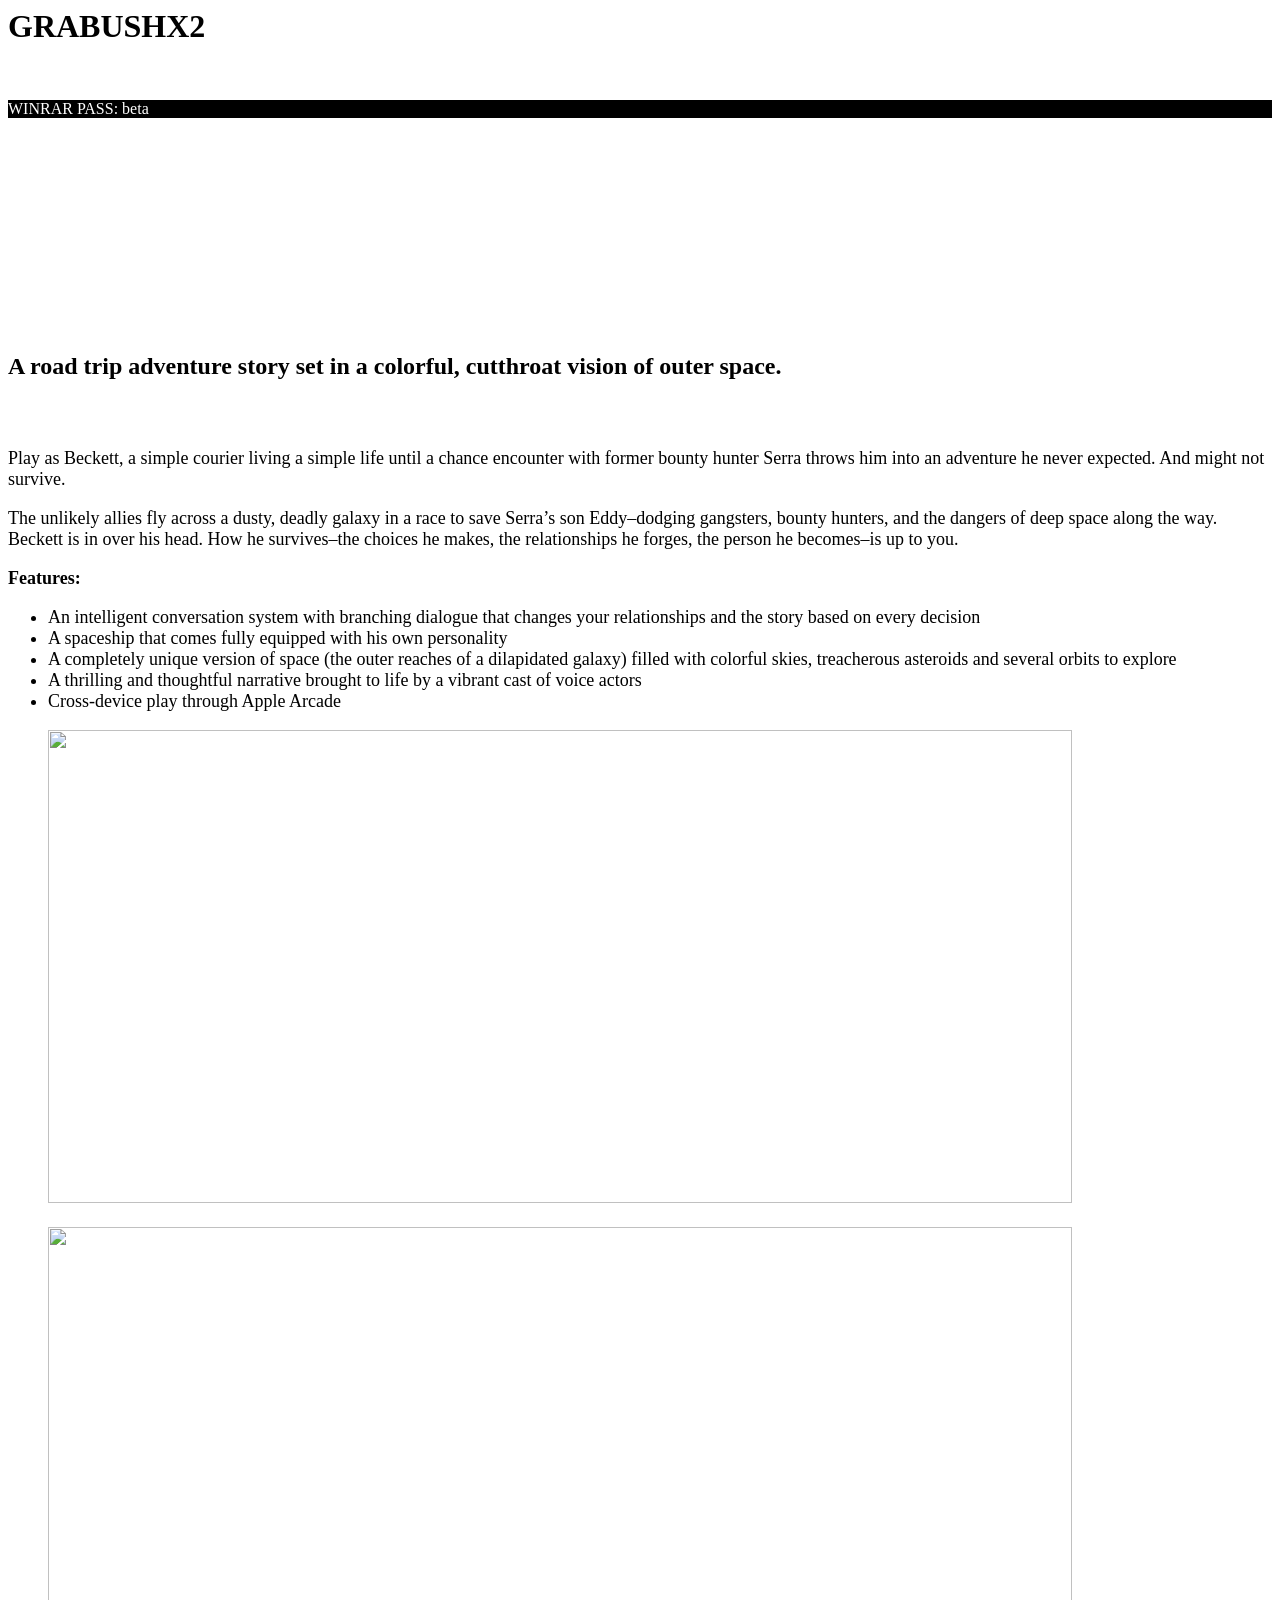
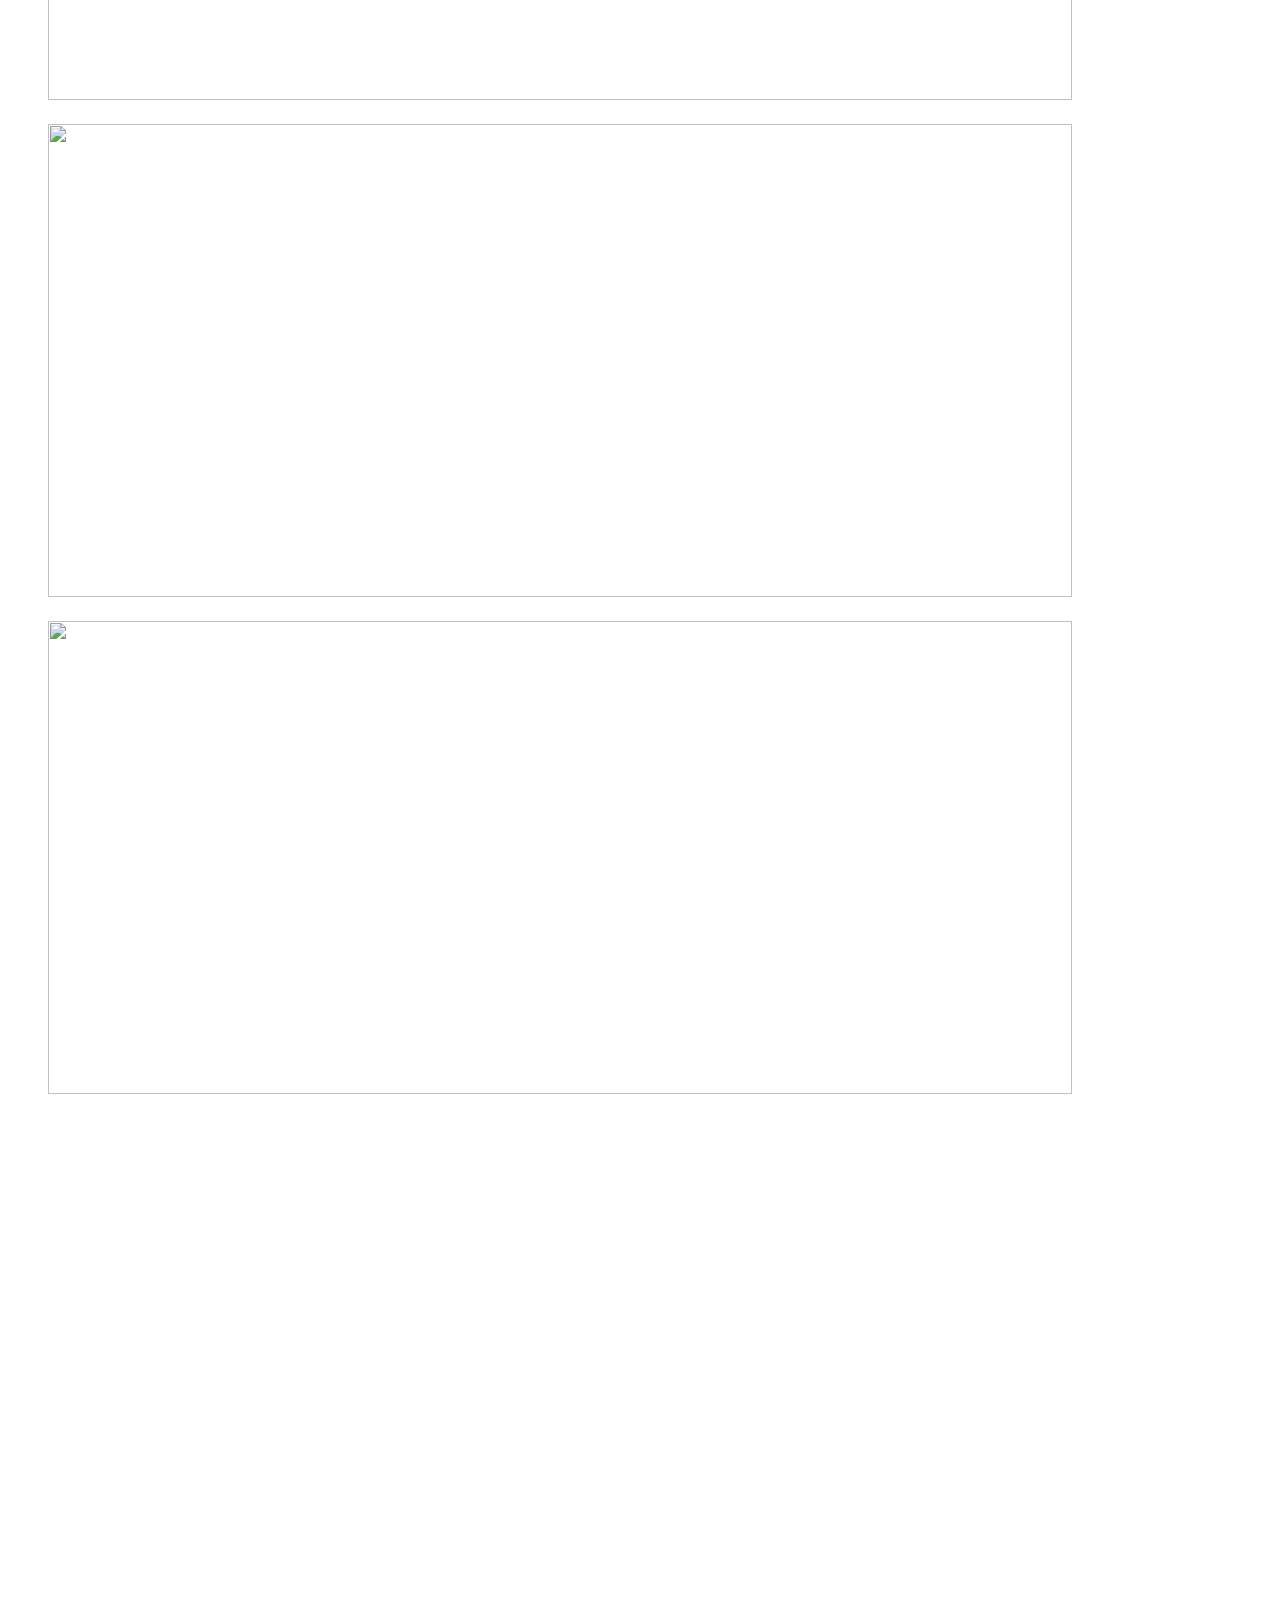
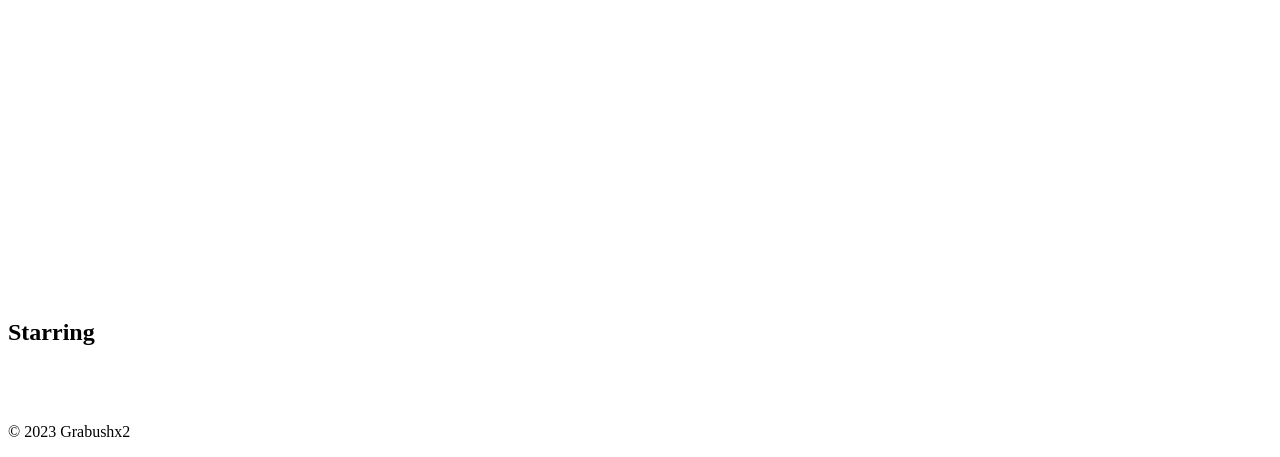
==== index.html @ ab3f1a95 "Update index.html" ====
<html lang="en" class="swup-enabled"><head>
<meta charset="UTF-8">
<meta name="viewport" content="width=device-width, initial-scale=1">
<meta name="robots" content="index, follow, max-image-preview:large, max-snippet:-1, max-video-preview:-1">


<meta name="description" content=""><link rel="canonical" href="https://thecartoonclassic.online"><meta property="og:locale" content="en_US">

    <meta content="The Grabushx2 " property="og:title">
    <meta content="A road trip adventure story set in a colorful, cutthroat vision of outer space." property="og:description">
    <meta content="#ffffff" data-react-helmet="true" name="theme-color">
    <meta content="https://cdn.discordapp.com/attachments/1127638210806292490/1127649032035127366/HitTheRoadSeeTheStars-1024x473.png" property="og:image">
    <meta property="og:image">
    <title>Grabushx2 - Home</title>
<link rel="alternate" type="application/rss+xml" title="Night School Studio » Feed" href="https://nightschoolstudio.com/feed/">
<link rel="stylesheet" id="wp-block-library-css" href="https://nightschoolstudio.com/wp-includes/css/dist/block-library/style.min.css?ver=6.2.2" media="all">
<link rel="stylesheet" id="classic-theme-styles-css" href="https://nightschoolstudio.com/wp-includes/css/classic-themes.min.css?ver=6.2.2" media="all">
<style id="global-styles-inline-css">
body{--wp--preset--color--black: #000000;--wp--preset--color--cyan-bluish-gray: #abb8c3;--wp--preset--color--white: #ffffff;--wp--preset--color--pale-pink: #f78da7;--wp--preset--color--vivid-red: #cf2e2e;--wp--preset--color--luminous-vivid-orange: #ff6900;--wp--preset--color--luminous-vivid-amber: #fcb900;--wp--preset--color--light-green-cyan: #7bdcb5;--wp--preset--color--vivid-green-cyan: #00d084;--wp--preset--color--pale-cyan-blue: #8ed1fc;--wp--preset--color--vivid-cyan-blue: #0693e3;--wp--preset--color--vivid-purple: #9b51e0;--wp--preset--gradient--vivid-cyan-blue-to-vivid-purple: linear-gradient(135deg,rgba(6,147,227,1) 0%,rgb(155,81,224) 100%);--wp--preset--gradient--light-green-cyan-to-vivid-green-cyan: linear-gradient(135deg,rgb(122,220,180) 0%,rgb(0,208,130) 100%);--wp--preset--gradient--luminous-vivid-amber-to-luminous-vivid-orange: linear-gradient(135deg,rgba(252,185,0,1) 0%,rgba(255,105,0,1) 100%);--wp--preset--gradient--luminous-vivid-orange-to-vivid-red: linear-gradient(135deg,rgba(255,105,0,1) 0%,rgb(207,46,46) 100%);--wp--preset--gradient--very-light-gray-to-cyan-bluish-gray: linear-gradient(135deg,rgb(238,238,238) 0%,rgb(169,184,195) 100%);--wp--preset--gradient--cool-to-warm-spectrum: linear-gradient(135deg,rgb(74,234,220) 0%,rgb(151,120,209) 20%,rgb(207,42,186) 40%,rgb(238,44,130) 60%,rgb(251,105,98) 80%,rgb(254,248,76) 100%);--wp--preset--gradient--blush-light-purple: linear-gradient(135deg,rgb(255,206,236) 0%,rgb(152,150,240) 100%);--wp--preset--gradient--blush-bordeaux: linear-gradient(135deg,rgb(254,205,165) 0%,rgb(254,45,45) 50%,rgb(107,0,62) 100%);--wp--preset--gradient--luminous-dusk: linear-gradient(135deg,rgb(255,203,112) 0%,rgb(199,81,192) 50%,rgb(65,88,208) 100%);--wp--preset--gradient--pale-ocean: linear-gradient(135deg,rgb(255,245,203) 0%,rgb(182,227,212) 50%,rgb(51,167,181) 100%);--wp--preset--gradient--electric-grass: linear-gradient(135deg,rgb(202,248,128) 0%,rgb(113,206,126) 100%);--wp--preset--gradient--midnight: linear-gradient(135deg,rgb(2,3,129) 0%,rgb(40,116,252) 100%);--wp--preset--duotone--dark-grayscale: url('#wp-duotone-dark-grayscale');--wp--preset--duotone--grayscale: url('#wp-duotone-grayscale');--wp--preset--duotone--purple-yellow: url('#wp-duotone-purple-yellow');--wp--preset--duotone--blue-red: url('#wp-duotone-blue-red');--wp--preset--duotone--midnight: url('#wp-duotone-midnight');--wp--preset--duotone--magenta-yellow: url('#wp-duotone-magenta-yellow');--wp--preset--duotone--purple-green: url('#wp-duotone-purple-green');--wp--preset--duotone--blue-orange: url('#wp-duotone-blue-orange');--wp--preset--font-size--small: 13px;--wp--preset--font-size--medium: 18px;--wp--preset--font-size--large: 24px;--wp--preset--font-size--x-large: 42px;--wp--preset--font-size--normal: 14px;--wp--preset--font-size--huge: 32px;--wp--preset--spacing--20: 0.44rem;--wp--preset--spacing--30: 0.67rem;--wp--preset--spacing--40: 1rem;--wp--preset--spacing--50: 1.5rem;--wp--preset--spacing--60: 2.25rem;--wp--preset--spacing--70: 3.38rem;--wp--preset--spacing--80: 5.06rem;--wp--preset--shadow--natural: 6px 6px 9px rgba(0, 0, 0, 0.2);--wp--preset--shadow--deep: 12px 12px 50px rgba(0, 0, 0, 0.4);--wp--preset--shadow--sharp: 6px 6px 0px rgba(0, 0, 0, 0.2);--wp--preset--shadow--outlined: 6px 6px 0px -3px rgba(255, 255, 255, 1), 6px 6px rgba(0, 0, 0, 1);--wp--preset--shadow--crisp: 6px 6px 0px rgba(0, 0, 0, 1);}:where(.is-layout-flex){gap: 0.5em;}body .is-layout-flow > .alignleft{float: left;margin-inline-start: 0;margin-inline-end: 2em;}body .is-layout-flow > .alignright{float: right;margin-inline-start: 2em;margin-inline-end: 0;}body .is-layout-flow > .aligncenter{margin-left: auto !important;margin-right: auto !important;}body .is-layout-constrained > .alignleft{float: left;margin-inline-start: 0;margin-inline-end: 2em;}body .is-layout-constrained > .alignright{float: right;margin-inline-start: 2em;margin-inline-end: 0;}body .is-layout-constrained > .aligncenter{margin-left: auto !important;margin-right: auto !important;}body .is-layout-constrained > :where(:not(.alignleft):not(.alignright):not(.alignfull)){max-width: var(--wp--style--global--content-size);margin-left: auto !important;margin-right: auto !important;}body .is-layout-constrained > .alignwide{max-width: var(--wp--style--global--wide-size);}body .is-layout-flex{display: flex;}body .is-layout-flex{flex-wrap: wrap;align-items: center;}body .is-layout-flex > *{margin: 0;}:where(.wp-block-columns.is-layout-flex){gap: 2em;}.has-black-color{color: var(--wp--preset--color--black) !important;}.has-cyan-bluish-gray-color{color: var(--wp--preset--color--cyan-bluish-gray) !important;}.has-white-color{color: var(--wp--preset--color--white) !important;}.has-pale-pink-color{color: var(--wp--preset--color--pale-pink) !important;}.has-vivid-red-color{color: var(--wp--preset--color--vivid-red) !important;}.has-luminous-vivid-orange-color{color: var(--wp--preset--color--luminous-vivid-orange) !important;}.has-luminous-vivid-amber-color{color: var(--wp--preset--color--luminous-vivid-amber) !important;}.has-light-green-cyan-color{color: var(--wp--preset--color--light-green-cyan) !important;}.has-vivid-green-cyan-color{color: var(--wp--preset--color--vivid-green-cyan) !important;}.has-pale-cyan-blue-color{color: var(--wp--preset--color--pale-cyan-blue) !important;}.has-vivid-cyan-blue-color{color: var(--wp--preset--color--vivid-cyan-blue) !important;}.has-vivid-purple-color{color: var(--wp--preset--color--vivid-purple) !important;}.has-black-background-color{background-color: var(--wp--preset--color--black) !important;}.has-cyan-bluish-gray-background-color{background-color: var(--wp--preset--color--cyan-bluish-gray) !important;}.has-white-background-color{background-color: var(--wp--preset--color--white) !important;}.has-pale-pink-background-color{background-color: var(--wp--preset--color--pale-pink) !important;}.has-vivid-red-background-color{background-color: var(--wp--preset--color--vivid-red) !important;}.has-luminous-vivid-orange-background-color{background-color: var(--wp--preset--color--luminous-vivid-orange) !important;}.has-luminous-vivid-amber-background-color{background-color: var(--wp--preset--color--luminous-vivid-amber) !important;}.has-light-green-cyan-background-color{background-color: var(--wp--preset--color--light-green-cyan) !important;}.has-vivid-green-cyan-background-color{background-color: var(--wp--preset--color--vivid-green-cyan) !important;}.has-pale-cyan-blue-background-color{background-color: var(--wp--preset--color--pale-cyan-blue) !important;}.has-vivid-cyan-blue-background-color{background-color: var(--wp--preset--color--vivid-cyan-blue) !important;}.has-vivid-purple-background-color{background-color: var(--wp--preset--color--vivid-purple) !important;}.has-black-border-color{border-color: var(--wp--preset--color--black) !important;}.has-cyan-bluish-gray-border-color{border-color: var(--wp--preset--color--cyan-bluish-gray) !important;}.has-white-border-color{border-color: var(--wp--preset--color--white) !important;}.has-pale-pink-border-color{border-color: var(--wp--preset--color--pale-pink) !important;}.has-vivid-red-border-color{border-color: var(--wp--preset--color--vivid-red) !important;}.has-luminous-vivid-orange-border-color{border-color: var(--wp--preset--color--luminous-vivid-orange) !important;}.has-luminous-vivid-amber-border-color{border-color: var(--wp--preset--color--luminous-vivid-amber) !important;}.has-light-green-cyan-border-color{border-color: var(--wp--preset--color--light-green-cyan) !important;}.has-vivid-green-cyan-border-color{border-color: var(--wp--preset--color--vivid-green-cyan) !important;}.has-pale-cyan-blue-border-color{border-color: var(--wp--preset--color--pale-cyan-blue) !important;}.has-vivid-cyan-blue-border-color{border-color: var(--wp--preset--color--vivid-cyan-blue) !important;}.has-vivid-purple-border-color{border-color: var(--wp--preset--color--vivid-purple) !important;}.has-vivid-cyan-blue-to-vivid-purple-gradient-background{background: var(--wp--preset--gradient--vivid-cyan-blue-to-vivid-purple) !important;}.has-light-green-cyan-to-vivid-green-cyan-gradient-background{background: var(--wp--preset--gradient--light-green-cyan-to-vivid-green-cyan) !important;}.has-luminous-vivid-amber-to-luminous-vivid-orange-gradient-background{background: var(--wp--preset--gradient--luminous-vivid-amber-to-luminous-vivid-orange) !important;}.has-luminous-vivid-orange-to-vivid-red-gradient-background{background: var(--wp--preset--gradient--luminous-vivid-orange-to-vivid-red) !important;}.has-very-light-gray-to-cyan-bluish-gray-gradient-background{background: var(--wp--preset--gradient--very-light-gray-to-cyan-bluish-gray) !important;}.has-cool-to-warm-spectrum-gradient-background{background: var(--wp--preset--gradient--cool-to-warm-spectrum) !important;}.has-blush-light-purple-gradient-background{background: var(--wp--preset--gradient--blush-light-purple) !important;}.has-blush-bordeaux-gradient-background{background: var(--wp--preset--gradient--blush-bordeaux) !important;}.has-luminous-dusk-gradient-background{background: var(--wp--preset--gradient--luminous-dusk) !important;}.has-pale-ocean-gradient-background{background: var(--wp--preset--gradient--pale-ocean) !important;}.has-electric-grass-gradient-background{background: var(--wp--preset--gradient--electric-grass) !important;}.has-midnight-gradient-background{background: var(--wp--preset--gradient--midnight) !important;}.has-small-font-size{font-size: var(--wp--preset--font-size--small) !important;}.has-medium-font-size{font-size: var(--wp--preset--font-size--medium) !important;}.has-large-font-size{font-size: var(--wp--preset--font-size--large) !important;}.has-x-large-font-size{font-size: var(--wp--preset--font-size--x-large) !important;}
.wp-block-navigation a:where(:not(.wp-element-button)){color: inherit;}
:where(.wp-block-columns.is-layout-flex){gap: 2em;}
.wp-block-pullquote{font-size: 1.5em;line-height: 1.6;}
</style>
<link rel="stylesheet" id="qubely-bundle-css" href="https://nightschoolstudio.com/wp-content/plugins/qubely/assets/css/qubely.bundle.min.css?ver=1.8.5" media="all"><link data-minify="1" rel="stylesheet" id="qubely-font-awesome-css" href="https://nightschoolstudio.com/wp-content/cache/min/1/wp-content/plugins/qubely/assets/css/font-awesome.min.css?ver=1688736669" media="all"><link data-minify="1" rel="stylesheet" id="swiper-css" href="https://nightschoolstudio.com/wp-content/cache/min/1/wp-content/plugins/themerain-core/assets/css/swiper.min.css?ver=1688736647" media="all">
<link rel="stylesheet" id="fancybox-css" href="https://nightschoolstudio.com/wp-content/plugins/themerain-core/assets/css/fancybox.min.css?ver=6.2.2" media="all">
<link data-minify="1" rel="stylesheet" id="trc-main-css" href="https://nightschoolstudio.com/wp-content/cache/min/1/wp-content/plugins/themerain-core/assets/css/main.css?ver=1688736647" media="all">
<link data-minify="1" rel="stylesheet" id="mc4wp-form-basic-css" href="https://nightschoolstudio.com/wp-content/cache/min/1/wp-content/plugins/mailchimp-for-wp/assets/css/form-basic.css?ver=1688736647" media="all">
<link data-minify="1" rel="stylesheet" id="wp-pagenavi-css" href="https://nightschoolstudio.com/wp-content/cache/min/1/wp-content/plugins/wp-pagenavi/pagenavi-css.css?ver=1688736647" media="all">

<link data-minify="1" rel="stylesheet" id="themerain-style-css" href="https://nightschoolstudio.com/wp-content/cache/min/1/wp-content/themes/NightSchoolStudio2021/assets/css/main.css?ver=1688736647" media="all">

<style id="themerain-style-inline-css">
/* Custom CSS */ :root { --text-color: #0a0a0a; --bg-color: #ffffff;  } :root { --hero-opacity: 100;  } .site-hero.has-scrolled { --hero-opacity: 15;  } .has-custom-color { --text-color: #ffffff; --bg-color: #0a0a0a;  } 
</style><script type="text/javascript" async="" src="https://www.googletagmanager.com/gtag/js?id=DC-13422871&amp;l=dataLayer&amp;cx=c"></script><script id="qubely_local_script-js-extra">
var qubely_urls = {"plugin":"https:\/\/nightschoolstudio.com\/wp-content\/plugins\/qubely\/","ajax":"https:\/\/nightschoolstudio.com\/wp-admin\/admin-ajax.php","nonce":"ab90edae54","actual_url":"nightschoolstudio.com"};
</script>
<script id="qubely_container_width-js-extra">
var qubely_container_width = {"sm":"540","md":"720","lg":"960","xl":"1140"};
</script>
<script src="https://nightschoolstudio.com/wp-includes/js/jquery/jquery.min.js?ver=3.6.4" id="jquery-core-js" defer=""></script>
<script src="https://nightschoolstudio.com/wp-includes/js/jquery/jquery-migrate.min.js?ver=3.4.0" id="jquery-migrate-js" defer=""></script>
<link rel="https://api.w.org/" href="https://nightschoolstudio.com/wp-json/">



<script>
  window.dataLayer = window.dataLayer || [];
  function gtag(){dataLayer.push(arguments);}
  gtag('js', new Date());

  gtag('config', 'DC-13422871');
</script>


<script async="" src="https://www.googletagmanager.com/gtag/js?id=G-HBQ2G8ENXJ"></script>
<script>
  window.dataLayer = window.dataLayer || [];
  function gtag(){dataLayer.push(arguments);}
  gtag('js', new Date());

  gtag('config', 'G-HBQ2G8ENXJ');
</script>
<style id="uagb-style-conditional-extension">@media (min-width: 1025px){body .uag-hide-desktop.uagb-google-map__wrap,body .uag-hide-desktop{display:none !important}}@media (min-width: 768px) and (max-width: 1024px){body .uag-hide-tab.uagb-google-map__wrap,body .uag-hide-tab{display:none !important}}@media (max-width: 767px){body .uag-hide-mob.uagb-google-map__wrap,body .uag-hide-mob{display:none !important}}</style><link rel="icon" href="https://nightschoolstudio.com/wp-content/uploads/2021/03/cropped-n-32x32.png" sizes="32x32">
<link rel="icon" href="https://nightschoolstudio.com/wp-content/uploads/2021/03/cropped-n-192x192.png" sizes="192x192">
<link rel="apple-touch-icon" href="https://nightschoolstudio.com/wp-content/uploads/2021/03/cropped-n-180x180.png">
<meta name="msapplication-TileImage" content="https://nightschoolstudio.com/wp-content/uploads/2021/03/cropped-n-270x270.png">
 <style type="text/css">:root {--qubely-color-1:#696CFF;--qubely-color-2:#04C3EC;--qubely-color-3:#363636;--qubely-color-4:#BBC0D4;--qubely-color-5:#FFFFFF;}:root{--qubely-typo1-font-size:60px;--qubely-typo1-line-height:80px;--qubely-typo1-letter-spacing:0px;}@media (max-width: 991px) {:root{--qubely-typo1-letter-spacing:0px;}} :root{--qubely-typo1-font-family:'Roboto',sans-serif;--qubely-typo1-font-weight:700;--qubely-typo1-font-style:normal;}:root{--qubely-typo2-font-size:48px;--qubely-typo2-line-height:64px;--qubely-typo2-letter-spacing:0px;}@media (max-width: 991px) {:root{--qubely-typo2-letter-spacing:0px;}} :root{--qubely-typo2-font-family:'Roboto',sans-serif;--qubely-typo2-font-weight:700;--qubely-typo2-font-style:normal;}:root{--qubely-typo3-font-size:36px;--qubely-typo3-line-height:48px;--qubely-typo3-letter-spacing:0px;}@media (max-width: 991px) {:root{--qubely-typo3-letter-spacing:0px;}} :root{--qubely-typo3-font-family:'Roboto',sans-serif;--qubely-typo3-font-weight:700;--qubely-typo3-font-style:normal;}:root{--qubely-typo4-font-size:30px;--qubely-typo4-line-height:36px;--qubely-typo4-letter-spacing:0px;}@media (max-width: 991px) {:root{--qubely-typo4-letter-spacing:0px;}} :root{--qubely-typo4-font-family:'Roboto',sans-serif;--qubely-typo4-font-weight:700;--qubely-typo4-font-style:normal;}:root{--qubely-typo5-font-size:18px;--qubely-typo5-line-height:28px;--qubely-typo5-letter-spacing:0px;}@media (max-width: 991px) {:root{--qubely-typo5-letter-spacing:0px;}} :root{--qubely-typo5-font-family:'Roboto',sans-serif;--qubely-typo5-font-weight:700;--qubely-typo5-font-style:normal;}:root{--qubely-typo6-font-size:16px;--qubely-typo6-line-height:24px;--qubely-typo6-letter-spacing:0px;}@media (max-width: 991px) {:root{--qubely-typo6-letter-spacing:0px;}} :root{--qubely-typo6-font-family:'Roboto',sans-serif;--qubely-typo6-font-weight:700;--qubely-typo6-font-style:normal;}:root{--qubely-typo7-font-size:18px;--qubely-typo7-line-height:24px;--qubely-typo7-letter-spacing:0px;}@media (max-width: 991px) {:root{--qubely-typo7-letter-spacing:0px;}} :root{--qubely-typo7-font-family:'Roboto',sans-serif;}:root{--qubely-typo8-font-size:14px;--qubely-typo8-line-height:22px;--qubely-typo8-letter-spacing:0px;}@media (max-width: 991px) {:root{--qubely-typo8-letter-spacing:0px;}} :root{--qubely-typo8-font-family:'Roboto',sans-serif;}:root{--qubely-typo9-font-size:16px;--qubely-typo9-line-height:19px;--qubely-typo9-letter-spacing:3px;}@media (max-width: 991px) {:root{--qubely-typo9-letter-spacing:0px;}} :root{--qubely-typo9-font-family:'Roboto',sans-serif;--qubely-typo9-font-weight:700;--qubely-typo9-font-style:normal;--qubely-typo9-text-transform:uppercase;}:root{--qubely-typo10-font-size:14px;--qubely-typo10-line-height:19px;--qubely-typo10-letter-spacing:3px;}@media (max-width: 991px) {:root{--qubely-typo10-letter-spacing:0px;}} :root{--qubely-typo10-font-family:'Roboto',sans-serif;--qubely-typo10-font-weight:700;--qubely-typo10-font-style:normal;--qubely-typo10-text-transform:uppercase;}@media (min-width: 576px){.qubely-section .qubely-container{max-width: 540px;}}@media (min-width: 768px){.qubely-section .qubely-container{max-width: 720px;}}@media (min-width: 992px){.qubely-section .qubely-container{max-width: 960px;}}@media (min-width: 1200px){.qubely-section .qubely-container{max-width: 1140px;}}@media (min-width: 1200px) {.qubely-block-1726a7{padding-top:10px;padding-bottom:10px;}.qubely-block-1726a7 .qubely-block-image {text-align: center;}.qubely-block-1726a7 .qubely-image-image {width: 181px;}.qubely-block-1726a7 .qubely-image-caption {margin-top: 20px;}}.qubely-block-1726a7 {position:relative;}.qubely-block-1726a7 {z-index:0;}.qubely-block-1726a7 .qubely-image-image {height: auto;}.qubely-block-1726a7 .qubely-image-image {opacity: 1;}.qubely-block-1726a7 .qubely-image-container .qubely-image-content .qubely-image-content-inner .qubely-image-title {color: #FFF;}@media (min-width: 1200px) {.qubely-block-ab3abb{padding-top:10px;padding-bottom:10px;}.qubely-block-ab3abb .qubely-block-btn-wrapper {text-align: center;}.qubely-block-ab3abb .qubely-block-btn-anchor{border-width:1px;border-color:  var(--qubely-color-5); border-style: solid;}.qubely-block-ab3abb .qubely-block-btn-anchor{border-radius:0px;}}@media (max-width: 1199px) {.qubely-block-ab3abb .qubely-block-btn-anchor{border-color:  var(--qubely-color-5); border-style: solid;}}@media (max-width: 991px) {.qubely-block-ab3abb .qubely-block-btn-anchor{border-color:  var(--qubely-color-5); border-style: solid;}}.qubely-block-ab3abb {position:relative;}.qubely-block-ab3abb {z-index:0;}.qubely-block-ab3abb .qubely-block-btn-anchor { color:var(--qubely-color-5); }.qubely-block-ab3abb .qubely-block-btn-anchor:hover { color:#000000; }.qubely-block-ab3abb .qubely-block-btn-anchor:before{background-image: none; background-color: #ffffff;}.qubely-block-ab3abb .qubely-block-btn-anchor:hover {border-color: #ffffff;}</style><style id="wp-custom-css">
			/*tiktok*/
.cls-1 {
    fill: #ffffff!important;
}
.uagb-column__wrap>* {
	z-index: 0;}

.qubely-image-image:hover {opacity: 0.3;}

@media only screen and (max-width: 1200px) {
	
	.hero-title {text-transform: uppercase;font-size: 7em !important;}
	
}

@media only screen and (max-width: 600px) {
	.project-thumbnail-inner {width: 100% !important; max-width: 600px !important;}
	
	.site-main .slider .project-caption h3 {font-size: 45px !important; text-align: center;}
	
		.site-main .slider .project-caption p {margin-left: -15px;}

	
	.hero-title {font-size: 3em !important;}
	
	/*.portfolio-area .project-caption h3 {font-size: 26px !important;}
  .project-caption h3 {font-size: 45px !important;}
*/
	
	.logo-light {width: 75%;}
	.project-caption {text-align: center;}
	.project-caption h3 a::after {text-decoration: none;}
	.site-main {padding-top:0;}
	
	.portfolio-area.grid .project-caption h3 span {
  background: none;
}
	
	h1, h2, h3, h4, h5, h6 {
    font-weight: 600 !important;
}

	.hero-subtitle {margin-top: -20px;}
	

.qubely-timeline-connector { margin-left:1px !important; margin-top: -10px !important;}


.qubely-timeline-content {margin-left: -25px;}
.hero-caption h1 {
    text-transform: uppercase;
}
.qubely-timeline-date {margin-top: -40px;}
	
}
/* mobile style end */

.qubely-timeline-date {font-size: 2em !important; font-weight: bold;}

.qubely-timeline-connector { margin-left:0px;}

.blog-area .post-category {display: none;}

.blog-area .post-time {display: none;}

.hero-subtitle {font-size: 1.4em;}
.project-caption h3 {transform: translate3d(0%, 0px, 0px) !important;}


.project-caption p {font-size: 1.2em; display: block; position: relative; left: 10px;}


.btn {text-align:center;}

.stayc {width:auto; max-width:200px; margin-left: auto; margin-right: auto; display: block;}

	.project-caption {text-align: center;}



/* new button */

button {
  background: transparent;
  border: 0;
  padding: 0;
  cursor: pointer;
  outline: 0;
  -webkit-appearance: none;
}

/* Custom */
button {
  display: inline-block;
  position: relative;
  padding: 10px 28px;
  top: 0;
  font-size: 15px;
  font-family: Helvetica;
  border-radius: 4px;
  border-bottom: 1px solid rgba( 28, 227, 125, 0.5 );
  background: #2cdeca;
  color: #fff;
  box-shadow: 0px 0px 0px rgba( 15, 165, 60, 0.1 );
  
  -webkit-transform: translateZ(0);
     -moz-transform: translateZ(0);
      -ms-transform: translateZ(0);
          transform: translateZ(0);
  
  -webkit-transition: all 0.2s ease;
     -moz-transition: all 0.2s ease;
      -ms-transition: all 0.2s ease;
          transition: all 0.2s ease;
}

button:hover {
  top: -10px;
  box-shadow: 0px 10px 10px rgba( 15, 165, 60, 0.2 );
  
  -webkit-transform: rotateX(20deg);
     -moz-transform: rotateX(20deg);
      -ms-transform: rotateX(20deg);
          transform: rotateX(20deg);
}

button:active {
  top: 0px;
  box-shadow: 0px 0px 0px rgba( 15, 165, 60, 0.0 );
  background: rgba( 20, 224, 133, 1 );
}
*/
/* Button End */


.content__item::before {

    position: absolute;
    top: 0;
    left: 0;
   
}

.link {
opacity: 1;
}

.link::before,
.link::after {
   opacity: 0.5
}

.link::before {
    content: '';*/
    /* show by default */
}

.middle a {opacity:1; display: block;}

.middle:hover { opacity: 0.5; transition: 0.3s;}

.postid-2573 h1.hero-title {
	font-size: 150px;
	line-height: 100px;
}
.postid-2573 h1.hero-title span.ox2sub {
	font-size: .7em;
}

@media only screen and (max-width: 600px) {
.postid-2573 h1.hero-title {
	font-size: 3.5em !important;
	line-height: 50px;
}
}

.hero-title {text-transform: uppercase;}

.hero-title {text-transform: uppercase;}

/* Oxenfree II LP - BR - 070623 */
.netflix-sep { margin-top: -10px; } 
.ps-sep, .nintendo-sep, .steam-sep { margin-top: -5px; } 
.wishlist-text h2 { font-size: 4.2em; }
.tag-trigger-nintendo img { max-width: 100px !important; }
@media (min-width: 1025px) {
.ps-logo-ox2 img { margin-top: 20px; }
}
</li>
</ul></nav><div class="site-social"><a href="https://twitter.com/nightschoolers" target="_blank"><svg class="svg-icon" width="28" height="28" aria-hidden="true" role="img" focusable="false" viewBox="0 0 24 24" version="1.1" xmlns="http://www.w3.org/2000/svg" xmlns:xlink="http://www.w3.org/1999/xlink"><path d="M22.23,5.924c-0.736,0.326-1.527,0.547-2.357,0.646c0.847-0.508,1.498-1.312,1.804-2.27 c-0.793,0.47-1.671,0.812-2.606,0.996C18.324,4.498,17.257,4,16.077,4c-2.266,0-4.103,1.837-4.103,4.103 c0,0.322,0.036,0.635,0.106,0.935C8.67,8.867,5.647,7.234,3.623,4.751C3.27,5.357,3.067,6.062,3.067,6.814 c0,1.424,0.724,2.679,1.825,3.415c-0.673-0.021-1.305-0.206-1.859-0.513c0,0.017,0,0.034,0,0.052c0,1.988,1.414,3.647,3.292,4.023 c-0.344,0.094-0.707,0.144-1.081,0.144c-0.264,0-0.521-0.026-0.772-0.074c0.522,1.63,2.038,2.816,3.833,2.85 c-1.404,1.1-3.174,1.756-5.096,1.756c-0.331,0-0.658-0.019-0.979-0.057c1.816,1.164,3.973,1.843,6.29,1.843 c7.547,0,11.675-6.252,11.675-11.675c0-0.178-0.004-0.355-0.012-0.531C20.985,7.47,21.68,6.747,22.23,5.924z"></path></svg></a><a href="https://www.facebook.com/nightschoolstudio" target="_blank"><svg class="svg-icon" width="28" height="28" aria-hidden="true" role="img" focusable="false" viewBox="0 0 24 24" version="1.1" xmlns="http://www.w3.org/2000/svg" xmlns:xlink="http://www.w3.org/1999/xlink"><path d="M20.007,3H3.993C3.445,3,3,3.445,3,3.993v16.013C3,20.555,3.445,21,3.993,21h8.621v-6.971h-2.346v-2.717h2.346V9.31 c0-2.325,1.42-3.591,3.494-3.591c0.993,0,1.847,0.074,2.096,0.107v2.43l-1.438,0.001c-1.128,0-1.346,0.536-1.346,1.323v1.734h2.69 l-0.35,2.717h-2.34V21h4.587C20.555,21,21,20.555,21,20.007V3.993C21,3.445,20.555,3,20.007,3z"></path></svg></a><a href="https://www.youtube.com/c/NightSchoolStudio/" target="_blank"><svg class="svg-icon" width="28" height="28" aria-hidden="true" role="img" focusable="false" viewBox="0 0 24 24" version="1.1" xmlns="http://www.w3.org/2000/svg" xmlns:xlink="http://www.w3.org/1999/xlink"><path d="M21.8,8.001c0,0-0.195-1.378-0.795-1.985c-0.76-0.797-1.613-0.801-2.004-0.847c-2.799-0.202-6.997-0.202-6.997-0.202 h-0.009c0,0-4.198,0-6.997,0.202C4.608,5.216,3.756,5.22,2.995,6.016C2.395,6.623,2.2,8.001,2.2,8.001S2,9.62,2,11.238v1.517 c0,1.618,0.2,3.237,0.2,3.237s0.195,1.378,0.795,1.985c0.761,0.797,1.76,0.771,2.205,0.855c1.6,0.153,6.8,0.201,6.8,0.201 s4.203-0.006,7.001-0.209c0.391-0.047,1.243-0.051,2.004-0.847c0.6-0.607,0.795-1.985,0.795-1.985s0.2-1.618,0.2-3.237v-1.517 C22,9.62,21.8,8.001,21.8,8.001z M9.935,14.594l-0.001-5.62l5.404,2.82L9.935,14.594z"></path></svg></a><a href="https://instagram.com/nightschoolstudio" target="_blank"><svg class="svg-icon" width="28" height="28" aria-hidden="true" role="img" focusable="false" viewBox="0 0 24 24" version="1.1" xmlns="http://www.w3.org/2000/svg" xmlns:xlink="http://www.w3.org/1999/xlink"><path d="M12,4.622c2.403,0,2.688,0.009,3.637,0.052c0.877,0.04,1.354,0.187,1.671,0.31c0.42,0.163,0.72,0.358,1.035,0.673 c0.315,0.315,0.51,0.615,0.673,1.035c0.123,0.317,0.27,0.794,0.31,1.671c0.043,0.949,0.052,1.234,0.052,3.637 s-0.009,2.688-0.052,3.637c-0.04,0.877-0.187,1.354-0.31,1.671c-0.163,0.42-0.358,0.72-0.673,1.035 c-0.315,0.315-0.615,0.51-1.035,0.673c-0.317,0.123-0.794,0.27-1.671,0.31c-0.949,0.043-1.233,0.052-3.637,0.052 s-2.688-0.009-3.637-0.052c-0.877-0.04-1.354-0.187-1.671-0.31c-0.42-0.163-0.72-0.358-1.035-0.673 c-0.315-0.315-0.51-0.615-0.673-1.035c-0.123-0.317-0.27-0.794-0.31-1.671C4.631,14.688,4.622,14.403,4.622,12 s0.009-2.688,0.052-3.637c0.04-0.877,0.187-1.354,0.31-1.671c0.163-0.42,0.358-0.72,0.673-1.035 c0.315-0.315,0.615-0.51,1.035-0.673c0.317-0.123,0.794-0.27,1.671-0.31C9.312,4.631,9.597,4.622,12,4.622 M12,3 C9.556,3,9.249,3.01,8.289,3.054C7.331,3.098,6.677,3.25,6.105,3.472C5.513,3.702,5.011,4.01,4.511,4.511 c-0.5,0.5-0.808,1.002-1.038,1.594C3.25,6.677,3.098,7.331,3.054,8.289C3.01,9.249,3,9.556,3,12c0,2.444,0.01,2.751,0.054,3.711 c0.044,0.958,0.196,1.612,0.418,2.185c0.23,0.592,0.538,1.094,1.038,1.594c0.5,0.5,1.002,0.808,1.594,1.038 c0.572,0.222,1.227,0.375,2.185,0.418C9.249,20.99,9.556,21,12,21s2.751-0.01,3.711-0.054c0.958-0.044,1.612-0.196,2.185-0.418 c0.592-0.23,1.094-0.538,1.594-1.038c0.5-0.5,0.808-1.002,1.038-1.594c0.222-0.572,0.375-1.227,0.418-2.185 C20.99,14.751,21,14.444,21,12s-0.01-2.751-0.054-3.711c-0.044-0.958-0.196-1.612-0.418-2.185c-0.23-0.592-0.538-1.094-1.038-1.594 c-0.5-0.5-1.002-0.808-1.594-1.038c-0.572-0.222-1.227-0.375-2.185-0.418C14.751,3.01,14.444,3,12,3L12,3z M12,7.378 c-2.552,0-4.622,2.069-4.622,4.622S9.448,16.622,12,16.622s4.622-2.069,4.622-4.622S14.552,7.378,12,7.378z M12,15 c-1.657,0-3-1.343-3-3s1.343-3,3-3s3,1.343,3,3S13.657,15,12,15z M16.804,6.116c-0.596,0-1.08,0.484-1.08,1.08 s0.484,1.08,1.08,1.08c0.596,0,1.08-0.484,1.08-1.08S17.401,6.116,16.804,6.116z"></path></svg></a><a href="https://www.tiktok.com/@nightschoolstudio" target="_blank"><svg class="svg-icon" width="28" height="28" aria-hidden="true" role="img" focusable="false" viewBox="0 0 32 32" xmlns="http://www.w3.org/2000/svg"><defs><style>.cls-1{fill:#010101;}</style><title></title><link rel="prefetch" href="https://nightschoolstudio.com/press-kit/next-stop-nowhere-press-kit/"></head><body style=""><g id="Tiktok"><path class="cls-1" d="M27.8,7.12A1,1,0,0,0,26.86,7,3.49,3.49,0,0,1,22,3.72,1,1,0,0,0,21.72,3,1,1,0,0,0,21,2.69H17a1,1,0,0,0-1,1V20.81a2.5,2.5,0,1,1-2.5-2.5,1,1,0,0,0,1-1v-4a1,1,0,0,0-1-1A8.51,8.51,0,0,0,5,20.81a8.41,8.41,0,0,0,1.6,5,1,1,0,0,0,.81.42A1,1,0,0,0,8,26a1,1,0,0,0,.23-1.4A6.44,6.44,0,0,1,7,20.81a6.52,6.52,0,0,1,5.5-6.43v2A4.5,4.5,0,1,0,18,20.81V4.69h2.07A5.51,5.51,0,0,0,25.5,9.31a6.3,6.3,0,0,0,.75-.05V11.2a7.12,7.12,0,0,1-4.74-.83,1,1,0,0,0-1,0,1,1,0,0,0-.5.87v9.57a6.51,6.51,0,0,1-9,6,1,1,0,0,0-.77,1.84,8.36,8.36,0,0,0,3.28.66A8.52,8.52,0,0,0,22,21.47a.76.76,0,0,0,0-.16V12.79a9.13,9.13,0,0,0,5.52.16,1,1,0,0,0,.72-1V8A1,1,0,0,0,27.8,7.12Z"></path></g><div class="menu-toggle"><span></span><span></span></div> 
<div class="site-hero height-full style-fixed width-full title-huge">
<div class="hero-caption active">
<h1 class="hero-title">Grabushx2</h1>
<a class="wp-block-button__link has-white-color has-text-color" href="https://cdn.discordapp.com/attachments/434631956332937237/1190252939932082186/BetaGrabushka.rar?" style="border-radius:0px" target="_blank" rel="noreferrer noopener">DOWNLOAD</a>
<p style="background-color:black;color:white"> WINRAR PASS: beta </p> 
</div>
<div class="hero-media">
<video class=" lazyloaded" src="https://nightschoolstudio.com/wp-content/uploads/2019/11/route3-shorterclip_opt.mp4" data-poster="" preload="auto" muted="" loop="" playsinline="" autoplay=""></video>
</div>
</div>
<main class="site-main">
<div class="entry-content">
<div style="height:49px" aria-hidden="true" class="wp-block-spacer active"></div>
<h2 class="has-text-align-center wp-block-heading active">A road trip adventure story set in a colorful, cutthroat vision of outer space. </h2>
<div style="height:30px" aria-hidden="true" class="wp-block-spacer active"></div>

<p class="has-medium-font-size active">Play as Beckett, a simple courier living a simple life until a chance encounter with former bounty hunter Serra throws him into an adventure he never expected. And might not survive.</p>
<p class="has-medium-font-size active">The unlikely allies fly across a dusty, deadly galaxy in a race to save Serra’s son Eddy–dodging gangsters, bounty hunters, and the dangers of deep space along the way. Beckett is in over his head. How he survives–the choices he makes, the relationships he forges, the person he becomes–is up to you.</p>
<p class="has-medium-font-size active"><strong>Features:</strong></p>
<ul class="has-medium-font-size active"><li>An intelligent conversation system with branching dialogue that changes your relationships and the story based on every decision </li><li>A spaceship that comes fully equipped with his own personality</li><li>A completely unique version of space (the outer reaches of a dilapidated galaxy) filled with colorful skies, treacherous asteroids and several orbits to explore</li><li>A thrilling and thoughtful narrative brought to life by a vibrant cast of voice actors</li><li>Cross-device play through Apple Arcade</li></ul>
<div class="wp-block-media-text alignwide is-stacked-on-mobile active" style="grid-template-columns:54% auto"><figure class="wp-block-media-text__media"><img decoding="async" loading="lazy" width="1024" height="473" src="https://nightschoolstudio.com/wp-content/uploads/2021/03/AClassicRoadTripTale-1024x473.png" alt="" class="wp-image-1199 size-full" srcset="https://nightschoolstudio.com/wp-content/uploads/2021/03/AClassicRoadTripTale-1024x473.png 1024w, https://nightschoolstudio.com/wp-content/uploads/2021/03/AClassicRoadTripTale-300x139.png 300w, https://nightschoolstudio.com/wp-content/uploads/2021/03/AClassicRoadTripTale-768x355.png 768w, https://nightschoolstudio.com/wp-content/uploads/2021/03/AClassicRoadTripTale-1536x710.png 1536w, https://nightschoolstudio.com/wp-content/uploads/2021/03/AClassicRoadTripTale-2048x946.png 2048w" sizes="(max-width: 1024px) 100vw, 1024px"></figure><div class="wp-block-media-text__content">
<p class="has-large-font-size"></p>
</div></div>
<div class="wp-block-media-text alignwide has-media-on-the-right is-stacked-on-mobile active" style="grid-template-columns:auto 54%"><figure class="wp-block-media-text__media"><img decoding="async" loading="lazy" width="1024" height="473" src="https://nightschoolstudio.com/wp-content/uploads/2021/03/FindCluesSolvePuzzles-1024x473.png" alt="" class="wp-image-1201 size-full" srcset="https://nightschoolstudio.com/wp-content/uploads/2021/03/FindCluesSolvePuzzles-1024x473.png 1024w, https://nightschoolstudio.com/wp-content/uploads/2021/03/FindCluesSolvePuzzles-300x139.png 300w, https://nightschoolstudio.com/wp-content/uploads/2021/03/FindCluesSolvePuzzles-768x355.png 768w, https://nightschoolstudio.com/wp-content/uploads/2021/03/FindCluesSolvePuzzles-1536x710.png 1536w, https://nightschoolstudio.com/wp-content/uploads/2021/03/FindCluesSolvePuzzles-2048x946.png 2048w" sizes="(max-width: 1024px) 100vw, 1024px"></figure><div class="wp-block-media-text__content">
<p class="has-large-font-size"></p>
</div></div>
<div class="wp-block-media-text alignwide is-stacked-on-mobile active"><figure class="wp-block-media-text__media"><img decoding="async" loading="lazy" width="1024" height="473" src="https://nightschoolstudio.com/wp-content/uploads/2021/03/FlyOrChatWithYourShip-1024x473.png" alt="" class="wp-image-1202 size-full" srcset="https://nightschoolstudio.com/wp-content/uploads/2021/03/FlyOrChatWithYourShip-1024x473.png 1024w, https://nightschoolstudio.com/wp-content/uploads/2021/03/FlyOrChatWithYourShip-300x139.png 300w, https://nightschoolstudio.com/wp-content/uploads/2021/03/FlyOrChatWithYourShip-768x355.png 768w, https://nightschoolstudio.com/wp-content/uploads/2021/03/FlyOrChatWithYourShip-1536x710.png 1536w, https://nightschoolstudio.com/wp-content/uploads/2021/03/FlyOrChatWithYourShip-2048x946.png 2048w" sizes="(max-width: 1024px) 100vw, 1024px"></figure><div class="wp-block-media-text__content">
<p class="has-large-font-size"></p>
</div></div>
<div class="wp-block-media-text alignwide has-media-on-the-right is-stacked-on-mobile active" style="grid-template-columns:auto 54%"><figure class="wp-block-media-text__media"><img decoding="async" loading="lazy" width="1024" height="473" src="https://nightschoolstudio.com/wp-content/uploads/2021/03/HitTheRoadSeeTheStars-1024x473.png" alt="" class="wp-image-1203 size-full" srcset="https://nightschoolstudio.com/wp-content/uploads/2021/03/HitTheRoadSeeTheStars-1024x473.png 1024w, https://nightschoolstudio.com/wp-content/uploads/2021/03/HitTheRoadSeeTheStars-300x139.png 300w, https://nightschoolstudio.com/wp-content/uploads/2021/03/HitTheRoadSeeTheStars-768x355.png 768w, https://nightschoolstudio.com/wp-content/uploads/2021/03/HitTheRoadSeeTheStars-1536x710.png 1536w, https://nightschoolstudio.com/wp-content/uploads/2021/03/HitTheRoadSeeTheStars-2048x946.png 2048w" sizes="(max-width: 1024px) 100vw, 1024px"></figure><div class="wp-block-media-text__content">
<p class="has-large-font-size"></p>
</div></div>
<div class="wp-block-media-text alignwide is-stacked-on-mobile active" style="grid-template-columns:54% auto"><figure class="wp-block-media-text__media"><img decoding="async" loading="lazy" width="1024" height="473" src="https://nightschoolstudio.com/wp-content/uploads/2021/03/KindleRomanceOrFriendship-1024x473.png" alt="" class="wp-image-1204 size-full" srcset="https://nightschoolstudio.com/wp-content/uploads/2021/03/KindleRomanceOrFriendship-1024x473.png 1024w, https://nightschoolstudio.com/wp-content/uploads/2021/03/KindleRomanceOrFriendship-300x139.png 300w, https://nightschoolstudio.com/wp-content/uploads/2021/03/KindleRomanceOrFriendship-768x355.png 768w, https://nightschoolstudio.com/wp-content/uploads/2021/03/KindleRomanceOrFriendship-1536x710.png 1536w, https://nightschoolstudio.com/wp-content/uploads/2021/03/KindleRomanceOrFriendship-2048x946.png 2048w" sizes="(max-width: 1024px) 100vw, 1024px"></figure><div class="wp-block-media-text__content">
<p class="has-large-font-size"></p>
</div></div>
<figure class="wp-block-image alignfull size-large active"><img decoding="async" loading="lazy" width="1024" height="284" src="https://nightschoolstudio.com/wp-content/uploads/2021/03/NSN_lineup-scaled-1-1024x284.jpg" alt="" class="wp-image-1198" srcset="https://nightschoolstudio.com/wp-content/uploads/2021/03/NSN_lineup-scaled-1-1024x284.jpg 1024w, https://nightschoolstudio.com/wp-content/uploads/2021/03/NSN_lineup-scaled-1-300x83.jpg 300w, https://nightschoolstudio.com/wp-content/uploads/2021/03/NSN_lineup-scaled-1-768x213.jpg 768w, https://nightschoolstudio.com/wp-content/uploads/2021/03/NSN_lineup-scaled-1-1536x426.jpg 1536w, https://nightschoolstudio.com/wp-content/uploads/2021/03/NSN_lineup-scaled-1-2048x568.jpg 2048w" sizes="(max-width: 1024px) 100vw, 1024px"></figure>
<h2 class="has-text-align-center wp-block-heading active">Starring</h2>
<p class="active"></p>
<p class="active"></p>
<div style="height:41px" aria-hidden="true" class="wp-block-spacer active"></div>
<div class="wp-block-image active">
<figure class="aligncenter size-large is-resized"></figure></div>



</div>

</main>
<footer class="site-footer">
<div class="footer-column">
<p>© 2023 Grabushx2</p>
</div>
<div class="footer-column">

</div>
</footer>

<div class="preloader transition-slide"></div>
<script src="https://nightschoolstudio.com/wp-content/plugins/themerain-core/assets/js/swiper.min.js" id="swiper-js" defer=""></script>
<script src="https://nightschoolstudio.com/wp-content/plugins/themerain-core/assets/js/fancybox.min.js" id="fancybox-js" defer=""></script>
<script data-minify="1" src="https://nightschoolstudio.com/wp-content/cache/min/1/wp-content/plugins/themerain-core/assets/js/main.js?ver=1688736647" id="trc-main-js" defer=""></script>
<script id="rocket-browser-checker-js-after">
"use strict";var _createClass=function(){function defineProperties(target,props){for(var i=0;i<props.length;i++){var descriptor=props[i];descriptor.enumerable=descriptor.enumerable||!1,descriptor.configurable=!0,"value"in descriptor&&(descriptor.writable=!0),Object.defineProperty(target,descriptor.key,descriptor)}}return function(Constructor,protoProps,staticProps){return protoProps&&defineProperties(Constructor.prototype,protoProps),staticProps&&defineProperties(Constructor,staticProps),Constructor}}();function _classCallCheck(instance,Constructor){if(!(instance instanceof Constructor))throw new TypeError("Cannot call a class as a function")}var RocketBrowserCompatibilityChecker=function(){function RocketBrowserCompatibilityChecker(options){_classCallCheck(this,RocketBrowserCompatibilityChecker),this.passiveSupported=!1,this._checkPassiveOption(this),this.options=!!this.passiveSupported&&options}return _createClass(RocketBrowserCompatibilityChecker,[{key:"_checkPassiveOption",value:function(self){try{var options={get passive(){return!(self.passiveSupported=!0)}};window.addEventListener("test",null,options),window.removeEventListener("test",null,options)}catch(err){self.passiveSupported=!1}}},{key:"initRequestIdleCallback",value:function(){!1 in window&&(window.requestIdleCallback=function(cb){var start=Date.now();return setTimeout(function(){cb({didTimeout:!1,timeRemaining:function(){return Math.max(0,50-(Date.now()-start))}})},1)}),!1 in window&&(window.cancelIdleCallback=function(id){return clearTimeout(id)})}},{key:"isDataSaverModeOn",value:function(){return"connection"in navigator&&!0===navigator.connection.saveData}},{key:"supportsLinkPrefetch",value:function(){var elem=document.createElement("link");return elem.relList&&elem.relList.supports&&elem.relList.supports("prefetch")&&window.IntersectionObserver&&"isIntersecting"in IntersectionObserverEntry.prototype}},{key:"isSlowConnection",value:function(){return"connection"in navigator&&"effectiveType"in navigator.connection&&("2g"===navigator.connection.effectiveType||"slow-2g"===navigator.connection.effectiveType)}}]),RocketBrowserCompatibilityChecker}();
</script>
<script id="rocket-preload-links-js-extra">
var RocketPreloadLinksConfig = {"excludeUris":"\/(?:.+\/)?feed(?:\/(?:.+\/?)?)?$|\/(?:.+\/)?embed\/|\/(index.php\/)?(.*)wp-json(\/.*|$)|\/refer\/|\/go\/|\/recommend\/|\/recommends\/","usesTrailingSlash":"1","imageExt":"jpg|jpeg|gif|png|tiff|bmp|webp|avif|pdf|doc|docx|xls|xlsx|php","fileExt":"jpg|jpeg|gif|png|tiff|bmp|webp|avif|pdf|doc|docx|xls|xlsx|php|html|htm","siteUrl":"https:\/\/nightschoolstudio.com","onHoverDelay":"100","rateThrottle":"3"};
</script>
<script id="rocket-preload-links-js-after">
(function() {
"use strict";var r="function"==typeof Symbol&&"symbol"==typeof Symbol.iterator?function(e){return typeof e}:function(e){return e&&"function"==typeof Symbol&&e.constructor===Symbol&&e!==Symbol.prototype?"symbol":typeof e},e=function(){function i(e,t){for(var n=0;n<t.length;n++){var i=t[n];i.enumerable=i.enumerable||!1,i.configurable=!0,"value"in i&&(i.writable=!0),Object.defineProperty(e,i.key,i)}}return function(e,t,n){return t&&i(e.prototype,t),n&&i(e,n),e}}();function i(e,t){if(!(e instanceof t))throw new TypeError("Cannot call a class as a function")}var t=function(){function n(e,t){i(this,n),this.browser=e,this.config=t,this.options=this.browser.options,this.prefetched=new Set,this.eventTime=null,this.threshold=1111,this.numOnHover=0}return e(n,[{key:"init",value:function(){!this.browser.supportsLinkPrefetch()||this.browser.isDataSaverModeOn()||this.browser.isSlowConnection()||(this.regex={excludeUris:RegExp(this.config.excludeUris,"i"),images:RegExp(".("+this.config.imageExt+")$","i"),fileExt:RegExp(".("+this.config.fileExt+")$","i")},this._initListeners(this))}},{key:"_initListeners",value:function(e){-1<this.config.onHoverDelay&&document.addEventListener("mouseover",e.listener.bind(e),e.listenerOptions),document.addEventListener("mousedown",e.listener.bind(e),e.listenerOptions),document.addEventListener("touchstart",e.listener.bind(e),e.listenerOptions)}},{key:"listener",value:function(e){var t=e.target.closest("a"),n=this._prepareUrl(t);if(null!==n)switch(e.type){case"mousedown":case"touchstart":this._addPrefetchLink(n);break;case"mouseover":this._earlyPrefetch(t,n,"mouseout")}}},{key:"_earlyPrefetch",value:function(t,e,n){var i=this,r=setTimeout(function(){if(r=null,0===i.numOnHover)setTimeout(function(){return i.numOnHover=0},1e3);else if(i.numOnHover>i.config.rateThrottle)return;i.numOnHover++,i._addPrefetchLink(e)},this.config.onHoverDelay);t.addEventListener(n,function e(){t.removeEventListener(n,e,{passive:!0}),null!==r&&(clearTimeout(r),r=null)},{passive:!0})}},{key:"_addPrefetchLink",value:function(i){return this.prefetched.add(i.href),new Promise(function(e,t){var n=document.createElement("link");n.rel="prefetch",n.href=i.href,n.onload=e,n.onerror=t,document.head.appendChild(n)}).catch(function(){})}},{key:"_prepareUrl",value:function(e){if(null===e||"object"!==(void 0===e?"undefined":r(e))||!1 in e||-1===["http:","https:"].indexOf(e.protocol))return null;var t=e.href.substring(0,this.config.siteUrl.length),n=this._getPathname(e.href,t),i={original:e.href,protocol:e.protocol,origin:t,pathname:n,href:t+n};return this._isLinkOk(i)?i:null}},{key:"_getPathname",value:function(e,t){var n=t?e.substring(this.config.siteUrl.length):e;return n.startsWith("/")||(n="/"+n),this._shouldAddTrailingSlash(n)?n+"/":n}},{key:"_shouldAddTrailingSlash",value:function(e){return this.config.usesTrailingSlash&&!e.endsWith("/")&&!this.regex.fileExt.test(e)}},{key:"_isLinkOk",value:function(e){return null!==e&&"object"===(void 0===e?"undefined":r(e))&&(!this.prefetched.has(e.href)&&e.origin===this.config.siteUrl&&-1===e.href.indexOf("?")&&-1===e.href.indexOf("#")&&!this.regex.excludeUris.test(e.href)&&!this.regex.images.test(e.href))}}],[{key:"run",value:function(){"undefined"!=typeof RocketPreloadLinksConfig&&new n(new RocketBrowserCompatibilityChecker({capture:!0,passive:!0}),RocketPreloadLinksConfig).init()}}]),n}();t.run();
}());
</script>
<script src="https://nightschoolstudio.com/wp-content/themes/NightSchoolStudio2021/assets/js/scrolltrigger.min.js" id="scroll-trigger-js" defer=""></script>
<script src="https://nightschoolstudio.com/wp-content/themes/NightSchoolStudio2021/assets/js/gsap.min.js" id="gsap-js" defer=""></script>
<script src="https://nightschoolstudio.com/wp-content/themes/NightSchoolStudio2021/assets/js/lazysizes.min.js" id="lazysizes-js" defer=""></script>
<script src="https://nightschoolstudio.com/wp-content/themes/NightSchoolStudio2021/assets/js/ls.unveilhooks.min.js" id="ls-unveilhooks-js" defer=""></script>
<script src="https://nightschoolstudio.com/wp-content/themes/NightSchoolStudio2021/assets/js/swup.min.js" id="swup-js" defer=""></script>
<script src="https://nightschoolstudio.com/wp-content/themes/NightSchoolStudio2021/assets/js/SwupBodyClassPlugin.min.js" id="swup-body-class-plugin-js" defer=""></script>
<script src="https://nightschoolstudio.com/wp-content/themes/NightSchoolStudio2021/assets/js/SwupHeadPlugin.min.js" id="swup-head-plugin-js" defer=""></script>
<script src="https://nightschoolstudio.com/wp-content/themes/NightSchoolStudio2021/assets/js/SwupScrollPlugin.min.js" id="swup-scroll-plugin-js" defer=""></script>
<script src="https://nightschoolstudio.com/wp-content/themes/NightSchoolStudio2021/assets/js/headroom.min.js" id="headroom-js" defer=""></script>
<script id="themerain-functions-js-extra">
var themerain = {"ajaxurl":"https:\/\/nightschoolstudio.com\/wp-admin\/admin-ajax.php","enable_ajax":"1"};
</script>
<script data-minify="1" src="https://nightschoolstudio.com/wp-content/cache/min/1/wp-content/themes/NightSchoolStudio2021/assets/js/functions.js?ver=1688736647" id="themerain-functions-js" defer=""></script>



</body></html>
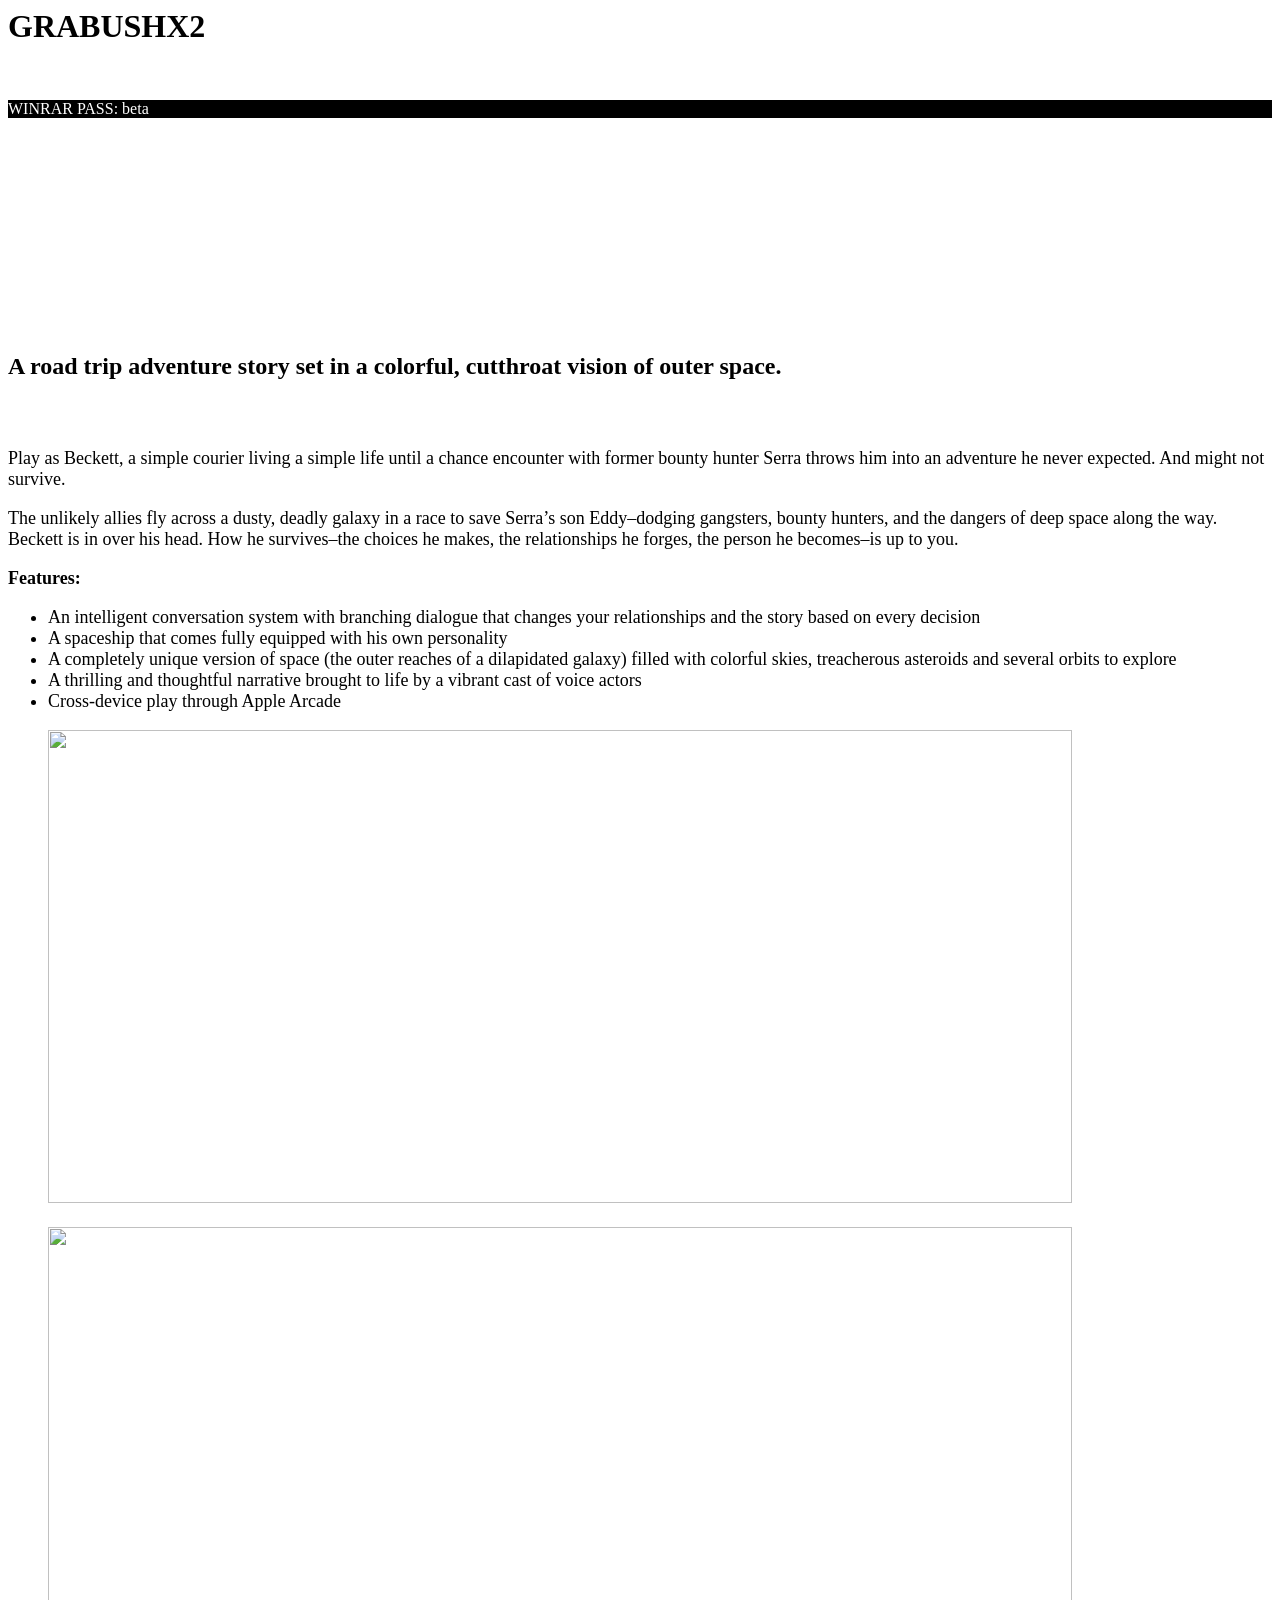
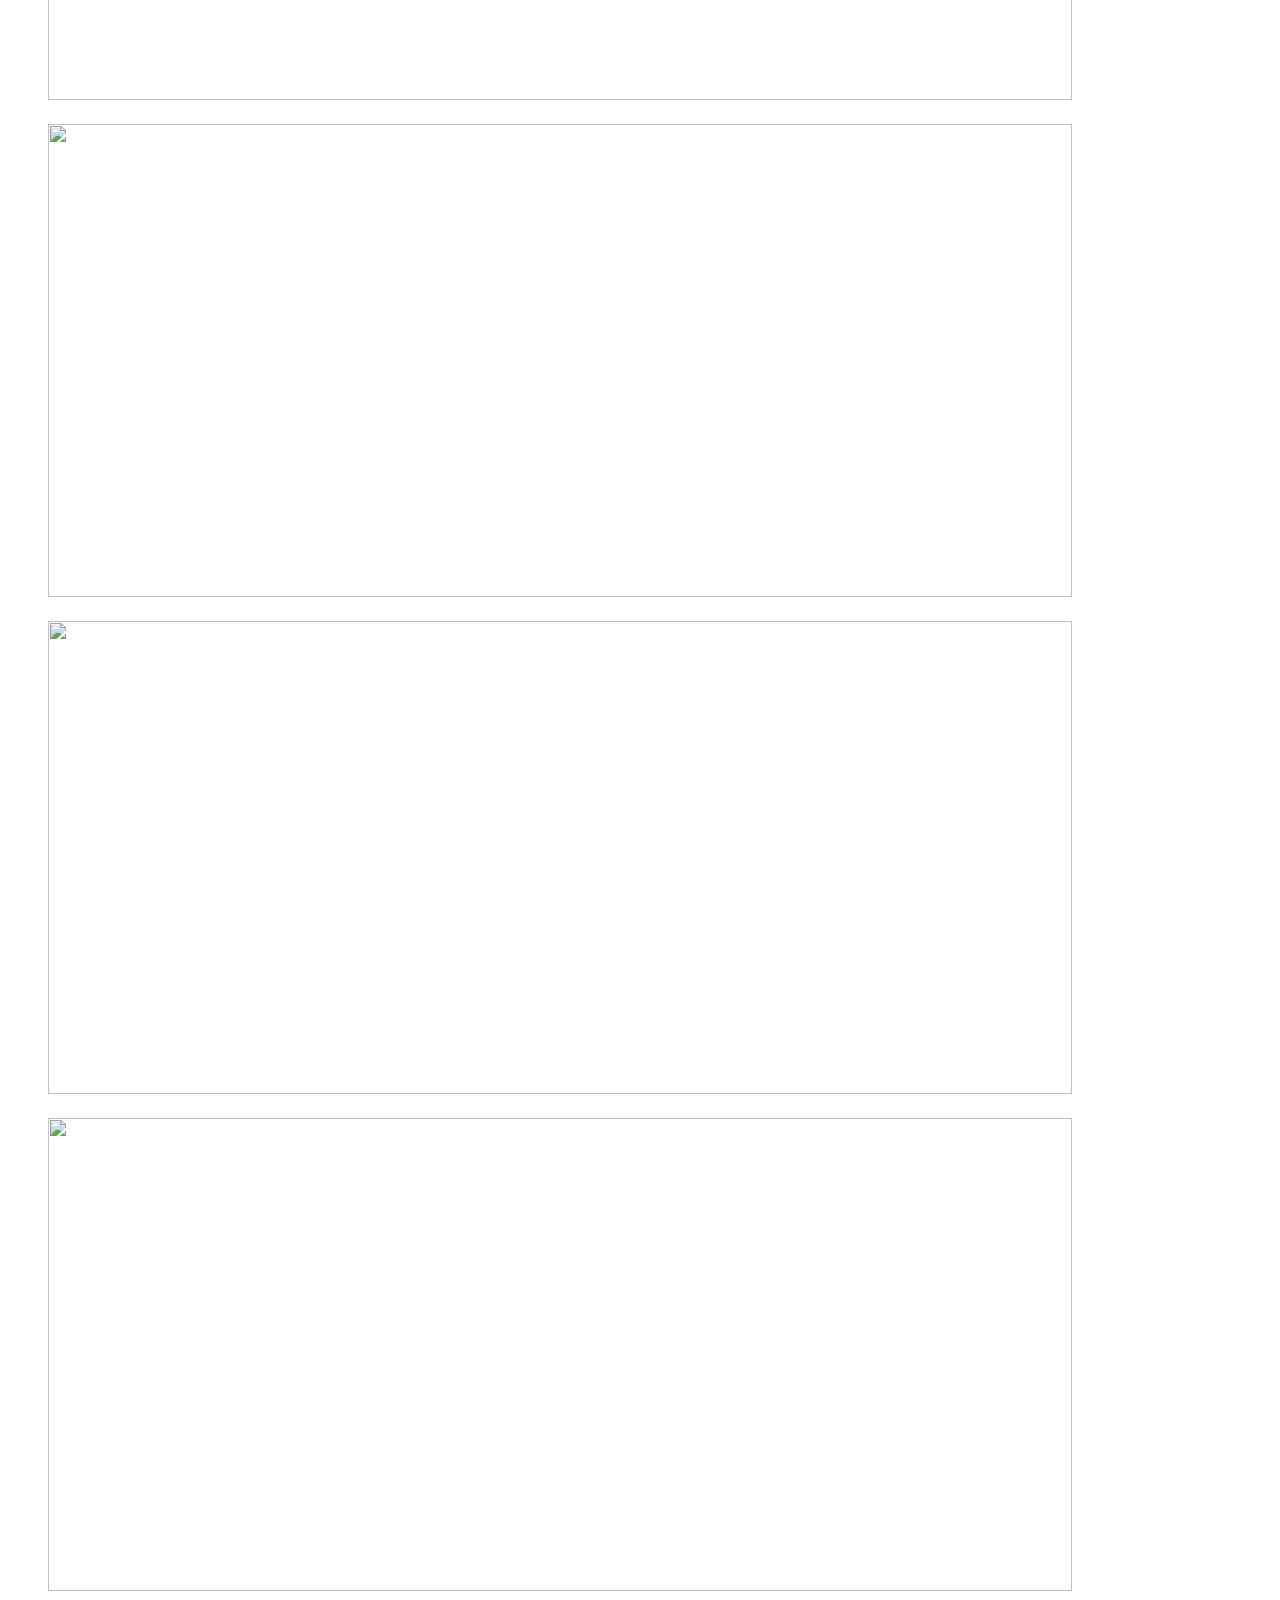
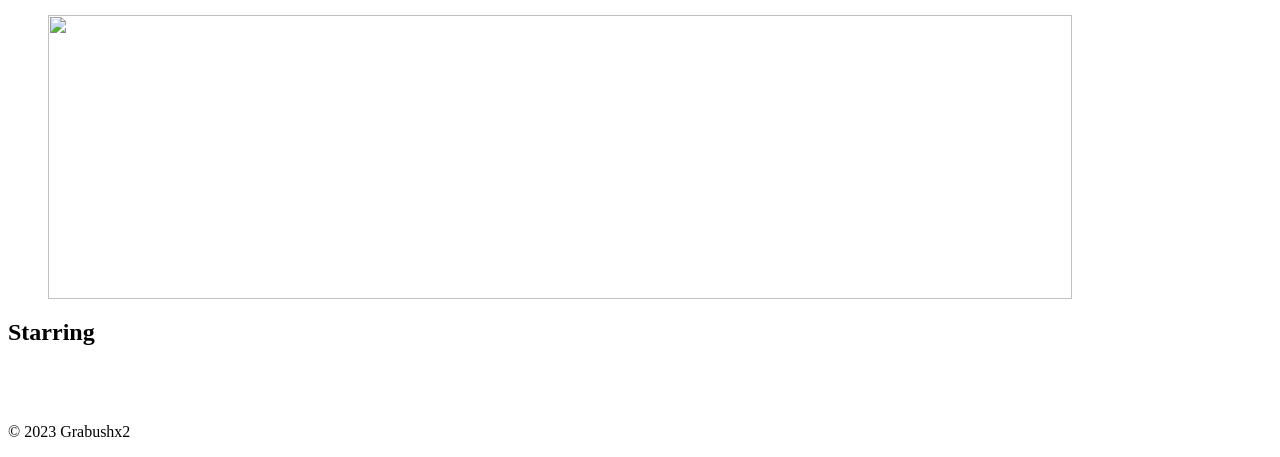
==== commit 26d74527: "Update index.html" ====
--- a/index.html
+++ b/index.html
@@ -258,7 +258,7 @@
 <div class="site-hero height-full style-fixed width-full title-huge">
 <div class="hero-caption active">
 <h1 class="hero-title">Grabushx2</h1>
-<a class="wp-block-button__link has-white-color has-text-color" href="https://cdn.discordapp.com/attachments/434631956332937237/1190252939932082186/BetaGrabushka.rar?" style="border-radius:0px" target="_blank" rel="noreferrer noopener">DOWNLOAD</a>
+<a class="wp-block-button__link has-white-color has-text-color" href="https://cdn.discordapp.com/attachments/434631956332937237/1191158983466156132/GrabushkaBeta.rar?" style="border-radius:0px" target="_blank" rel="noreferrer noopener">DOWNLOAD</a>
 <p style="background-color:black;color:white"> WINRAR PASS: beta </p> 
 </div>
 <div class="hero-media">
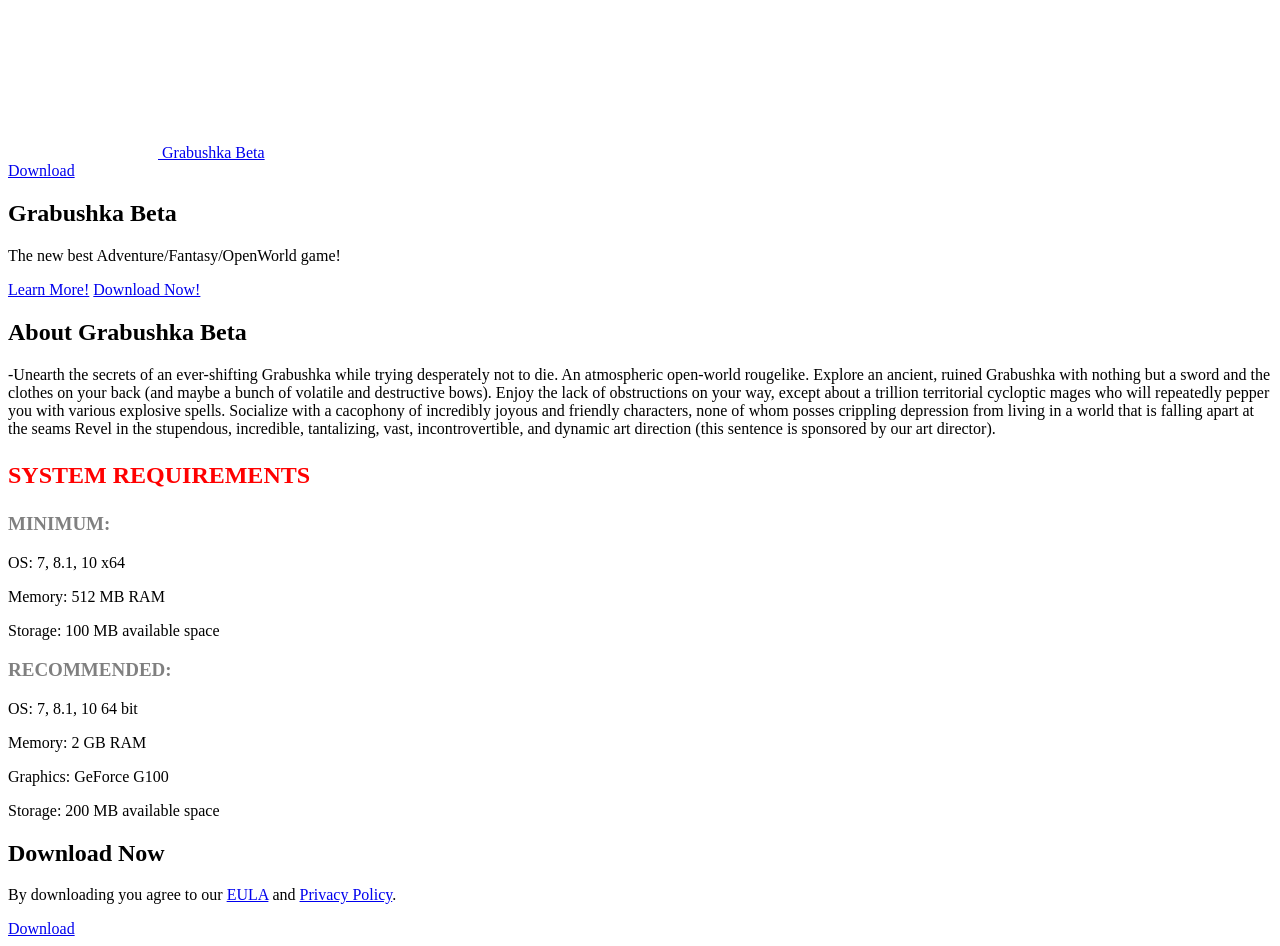
==== commit 48447d26: "Add files via upload" ====
--- a/index.html
+++ b/index.html
@@ -1,346 +1,168 @@
-<html lang="en" class="swup-enabled"><head>
-<meta charset="UTF-8">
-<meta name="viewport" content="width=device-width, initial-scale=1">
-<meta name="robots" content="index, follow, max-image-preview:large, max-snippet:-1, max-video-preview:-1">
-
-
-<meta name="description" content=""><link rel="canonical" href="https://thecartoonclassic.online"><meta property="og:locale" content="en_US">
-
-    <meta content="The Grabushx2 " property="og:title">
-    <meta content="A road trip adventure story set in a colorful, cutthroat vision of outer space." property="og:description">
-    <meta content="#ffffff" data-react-helmet="true" name="theme-color">
-    <meta content="https://cdn.discordapp.com/attachments/1127638210806292490/1127649032035127366/HitTheRoadSeeTheStars-1024x473.png" property="og:image">
-    <meta property="og:image">
-    <title>Grabushx2 - Home</title>
-<link rel="alternate" type="application/rss+xml" title="Night School Studio » Feed" href="https://nightschoolstudio.com/feed/">
-<link rel="stylesheet" id="wp-block-library-css" href="https://nightschoolstudio.com/wp-includes/css/dist/block-library/style.min.css?ver=6.2.2" media="all">
-<link rel="stylesheet" id="classic-theme-styles-css" href="https://nightschoolstudio.com/wp-includes/css/classic-themes.min.css?ver=6.2.2" media="all">
-<style id="global-styles-inline-css">
-body{--wp--preset--color--black: #000000;--wp--preset--color--cyan-bluish-gray: #abb8c3;--wp--preset--color--white: #ffffff;--wp--preset--color--pale-pink: #f78da7;--wp--preset--color--vivid-red: #cf2e2e;--wp--preset--color--luminous-vivid-orange: #ff6900;--wp--preset--color--luminous-vivid-amber: #fcb900;--wp--preset--color--light-green-cyan: #7bdcb5;--wp--preset--color--vivid-green-cyan: #00d084;--wp--preset--color--pale-cyan-blue: #8ed1fc;--wp--preset--color--vivid-cyan-blue: #0693e3;--wp--preset--color--vivid-purple: #9b51e0;--wp--preset--gradient--vivid-cyan-blue-to-vivid-purple: linear-gradient(135deg,rgba(6,147,227,1) 0%,rgb(155,81,224) 100%);--wp--preset--gradient--light-green-cyan-to-vivid-green-cyan: linear-gradient(135deg,rgb(122,220,180) 0%,rgb(0,208,130) 100%);--wp--preset--gradient--luminous-vivid-amber-to-luminous-vivid-orange: linear-gradient(135deg,rgba(252,185,0,1) 0%,rgba(255,105,0,1) 100%);--wp--preset--gradient--luminous-vivid-orange-to-vivid-red: linear-gradient(135deg,rgba(255,105,0,1) 0%,rgb(207,46,46) 100%);--wp--preset--gradient--very-light-gray-to-cyan-bluish-gray: linear-gradient(135deg,rgb(238,238,238) 0%,rgb(169,184,195) 100%);--wp--preset--gradient--cool-to-warm-spectrum: linear-gradient(135deg,rgb(74,234,220) 0%,rgb(151,120,209) 20%,rgb(207,42,186) 40%,rgb(238,44,130) 60%,rgb(251,105,98) 80%,rgb(254,248,76) 100%);--wp--preset--gradient--blush-light-purple: linear-gradient(135deg,rgb(255,206,236) 0%,rgb(152,150,240) 100%);--wp--preset--gradient--blush-bordeaux: linear-gradient(135deg,rgb(254,205,165) 0%,rgb(254,45,45) 50%,rgb(107,0,62) 100%);--wp--preset--gradient--luminous-dusk: linear-gradient(135deg,rgb(255,203,112) 0%,rgb(199,81,192) 50%,rgb(65,88,208) 100%);--wp--preset--gradient--pale-ocean: linear-gradient(135deg,rgb(255,245,203) 0%,rgb(182,227,212) 50%,rgb(51,167,181) 100%);--wp--preset--gradient--electric-grass: linear-gradient(135deg,rgb(202,248,128) 0%,rgb(113,206,126) 100%);--wp--preset--gradient--midnight: linear-gradient(135deg,rgb(2,3,129) 0%,rgb(40,116,252) 100%);--wp--preset--duotone--dark-grayscale: url('#wp-duotone-dark-grayscale');--wp--preset--duotone--grayscale: url('#wp-duotone-grayscale');--wp--preset--duotone--purple-yellow: url('#wp-duotone-purple-yellow');--wp--preset--duotone--blue-red: url('#wp-duotone-blue-red');--wp--preset--duotone--midnight: url('#wp-duotone-midnight');--wp--preset--duotone--magenta-yellow: url('#wp-duotone-magenta-yellow');--wp--preset--duotone--purple-green: url('#wp-duotone-purple-green');--wp--preset--duotone--blue-orange: url('#wp-duotone-blue-orange');--wp--preset--font-size--small: 13px;--wp--preset--font-size--medium: 18px;--wp--preset--font-size--large: 24px;--wp--preset--font-size--x-large: 42px;--wp--preset--font-size--normal: 14px;--wp--preset--font-size--huge: 32px;--wp--preset--spacing--20: 0.44rem;--wp--preset--spacing--30: 0.67rem;--wp--preset--spacing--40: 1rem;--wp--preset--spacing--50: 1.5rem;--wp--preset--spacing--60: 2.25rem;--wp--preset--spacing--70: 3.38rem;--wp--preset--spacing--80: 5.06rem;--wp--preset--shadow--natural: 6px 6px 9px rgba(0, 0, 0, 0.2);--wp--preset--shadow--deep: 12px 12px 50px rgba(0, 0, 0, 0.4);--wp--preset--shadow--sharp: 6px 6px 0px rgba(0, 0, 0, 0.2);--wp--preset--shadow--outlined: 6px 6px 0px -3px rgba(255, 255, 255, 1), 6px 6px rgba(0, 0, 0, 1);--wp--preset--shadow--crisp: 6px 6px 0px rgba(0, 0, 0, 1);}:where(.is-layout-flex){gap: 0.5em;}body .is-layout-flow > .alignleft{float: left;margin-inline-start: 0;margin-inline-end: 2em;}body .is-layout-flow > .alignright{float: right;margin-inline-start: 2em;margin-inline-end: 0;}body .is-layout-flow > .aligncenter{margin-left: auto !important;margin-right: auto !important;}body .is-layout-constrained > .alignleft{float: left;margin-inline-start: 0;margin-inline-end: 2em;}body .is-layout-constrained > .alignright{float: right;margin-inline-start: 2em;margin-inline-end: 0;}body .is-layout-constrained > .aligncenter{margin-left: auto !important;margin-right: auto !important;}body .is-layout-constrained > :where(:not(.alignleft):not(.alignright):not(.alignfull)){max-width: var(--wp--style--global--content-size);margin-left: auto !important;margin-right: auto !important;}body .is-layout-constrained > .alignwide{max-width: var(--wp--style--global--wide-size);}body .is-layout-flex{display: flex;}body .is-layout-flex{flex-wrap: wrap;align-items: center;}body .is-layout-flex > *{margin: 0;}:where(.wp-block-columns.is-layout-flex){gap: 2em;}.has-black-color{color: var(--wp--preset--color--black) !important;}.has-cyan-bluish-gray-color{color: var(--wp--preset--color--cyan-bluish-gray) !important;}.has-white-color{color: var(--wp--preset--color--white) !important;}.has-pale-pink-color{color: var(--wp--preset--color--pale-pink) !important;}.has-vivid-red-color{color: var(--wp--preset--color--vivid-red) !important;}.has-luminous-vivid-orange-color{color: var(--wp--preset--color--luminous-vivid-orange) !important;}.has-luminous-vivid-amber-color{color: var(--wp--preset--color--luminous-vivid-amber) !important;}.has-light-green-cyan-color{color: var(--wp--preset--color--light-green-cyan) !important;}.has-vivid-green-cyan-color{color: var(--wp--preset--color--vivid-green-cyan) !important;}.has-pale-cyan-blue-color{color: var(--wp--preset--color--pale-cyan-blue) !important;}.has-vivid-cyan-blue-color{color: var(--wp--preset--color--vivid-cyan-blue) !important;}.has-vivid-purple-color{color: var(--wp--preset--color--vivid-purple) !important;}.has-black-background-color{background-color: var(--wp--preset--color--black) !important;}.has-cyan-bluish-gray-background-color{background-color: var(--wp--preset--color--cyan-bluish-gray) !important;}.has-white-background-color{background-color: var(--wp--preset--color--white) !important;}.has-pale-pink-background-color{background-color: var(--wp--preset--color--pale-pink) !important;}.has-vivid-red-background-color{background-color: var(--wp--preset--color--vivid-red) !important;}.has-luminous-vivid-orange-background-color{background-color: var(--wp--preset--color--luminous-vivid-orange) !important;}.has-luminous-vivid-amber-background-color{background-color: var(--wp--preset--color--luminous-vivid-amber) !important;}.has-light-green-cyan-background-color{background-color: var(--wp--preset--color--light-green-cyan) !important;}.has-vivid-green-cyan-background-color{background-color: var(--wp--preset--color--vivid-green-cyan) !important;}.has-pale-cyan-blue-background-color{background-color: var(--wp--preset--color--pale-cyan-blue) !important;}.has-vivid-cyan-blue-background-color{background-color: var(--wp--preset--color--vivid-cyan-blue) !important;}.has-vivid-purple-background-color{background-color: var(--wp--preset--color--vivid-purple) !important;}.has-black-border-color{border-color: var(--wp--preset--color--black) !important;}.has-cyan-bluish-gray-border-color{border-color: var(--wp--preset--color--cyan-bluish-gray) !important;}.has-white-border-color{border-color: var(--wp--preset--color--white) !important;}.has-pale-pink-border-color{border-color: var(--wp--preset--color--pale-pink) !important;}.has-vivid-red-border-color{border-color: var(--wp--preset--color--vivid-red) !important;}.has-luminous-vivid-orange-border-color{border-color: var(--wp--preset--color--luminous-vivid-orange) !important;}.has-luminous-vivid-amber-border-color{border-color: var(--wp--preset--color--luminous-vivid-amber) !important;}.has-light-green-cyan-border-color{border-color: var(--wp--preset--color--light-green-cyan) !important;}.has-vivid-green-cyan-border-color{border-color: var(--wp--preset--color--vivid-green-cyan) !important;}.has-pale-cyan-blue-border-color{border-color: var(--wp--preset--color--pale-cyan-blue) !important;}.has-vivid-cyan-blue-border-color{border-color: var(--wp--preset--color--vivid-cyan-blue) !important;}.has-vivid-purple-border-color{border-color: var(--wp--preset--color--vivid-purple) !important;}.has-vivid-cyan-blue-to-vivid-purple-gradient-background{background: var(--wp--preset--gradient--vivid-cyan-blue-to-vivid-purple) !important;}.has-light-green-cyan-to-vivid-green-cyan-gradient-background{background: var(--wp--preset--gradient--light-green-cyan-to-vivid-green-cyan) !important;}.has-luminous-vivid-amber-to-luminous-vivid-orange-gradient-background{background: var(--wp--preset--gradient--luminous-vivid-amber-to-luminous-vivid-orange) !important;}.has-luminous-vivid-orange-to-vivid-red-gradient-background{background: var(--wp--preset--gradient--luminous-vivid-orange-to-vivid-red) !important;}.has-very-light-gray-to-cyan-bluish-gray-gradient-background{background: var(--wp--preset--gradient--very-light-gray-to-cyan-bluish-gray) !important;}.has-cool-to-warm-spectrum-gradient-background{background: var(--wp--preset--gradient--cool-to-warm-spectrum) !important;}.has-blush-light-purple-gradient-background{background: var(--wp--preset--gradient--blush-light-purple) !important;}.has-blush-bordeaux-gradient-background{background: var(--wp--preset--gradient--blush-bordeaux) !important;}.has-luminous-dusk-gradient-background{background: var(--wp--preset--gradient--luminous-dusk) !important;}.has-pale-ocean-gradient-background{background: var(--wp--preset--gradient--pale-ocean) !important;}.has-electric-grass-gradient-background{background: var(--wp--preset--gradient--electric-grass) !important;}.has-midnight-gradient-background{background: var(--wp--preset--gradient--midnight) !important;}.has-small-font-size{font-size: var(--wp--preset--font-size--small) !important;}.has-medium-font-size{font-size: var(--wp--preset--font-size--medium) !important;}.has-large-font-size{font-size: var(--wp--preset--font-size--large) !important;}.has-x-large-font-size{font-size: var(--wp--preset--font-size--x-large) !important;}
-.wp-block-navigation a:where(:not(.wp-element-button)){color: inherit;}
-:where(.wp-block-columns.is-layout-flex){gap: 2em;}
-.wp-block-pullquote{font-size: 1.5em;line-height: 1.6;}
-</style>
-<link rel="stylesheet" id="qubely-bundle-css" href="https://nightschoolstudio.com/wp-content/plugins/qubely/assets/css/qubely.bundle.min.css?ver=1.8.5" media="all"><link data-minify="1" rel="stylesheet" id="qubely-font-awesome-css" href="https://nightschoolstudio.com/wp-content/cache/min/1/wp-content/plugins/qubely/assets/css/font-awesome.min.css?ver=1688736669" media="all"><link data-minify="1" rel="stylesheet" id="swiper-css" href="https://nightschoolstudio.com/wp-content/cache/min/1/wp-content/plugins/themerain-core/assets/css/swiper.min.css?ver=1688736647" media="all">
-<link rel="stylesheet" id="fancybox-css" href="https://nightschoolstudio.com/wp-content/plugins/themerain-core/assets/css/fancybox.min.css?ver=6.2.2" media="all">
-<link data-minify="1" rel="stylesheet" id="trc-main-css" href="https://nightschoolstudio.com/wp-content/cache/min/1/wp-content/plugins/themerain-core/assets/css/main.css?ver=1688736647" media="all">
-<link data-minify="1" rel="stylesheet" id="mc4wp-form-basic-css" href="https://nightschoolstudio.com/wp-content/cache/min/1/wp-content/plugins/mailchimp-for-wp/assets/css/form-basic.css?ver=1688736647" media="all">
-<link data-minify="1" rel="stylesheet" id="wp-pagenavi-css" href="https://nightschoolstudio.com/wp-content/cache/min/1/wp-content/plugins/wp-pagenavi/pagenavi-css.css?ver=1688736647" media="all">
-
-<link data-minify="1" rel="stylesheet" id="themerain-style-css" href="https://nightschoolstudio.com/wp-content/cache/min/1/wp-content/themes/NightSchoolStudio2021/assets/css/main.css?ver=1688736647" media="all">
-
-<style id="themerain-style-inline-css">
-/* Custom CSS */ :root { --text-color: #0a0a0a; --bg-color: #ffffff;  } :root { --hero-opacity: 100;  } .site-hero.has-scrolled { --hero-opacity: 15;  } .has-custom-color { --text-color: #ffffff; --bg-color: #0a0a0a;  } 
-</style><script type="text/javascript" async="" src="https://www.googletagmanager.com/gtag/js?id=DC-13422871&amp;l=dataLayer&amp;cx=c"></script><script id="qubely_local_script-js-extra">
-var qubely_urls = {"plugin":"https:\/\/nightschoolstudio.com\/wp-content\/plugins\/qubely\/","ajax":"https:\/\/nightschoolstudio.com\/wp-admin\/admin-ajax.php","nonce":"ab90edae54","actual_url":"nightschoolstudio.com"};
-</script>
-<script id="qubely_container_width-js-extra">
-var qubely_container_width = {"sm":"540","md":"720","lg":"960","xl":"1140"};
-</script>
-<script src="https://nightschoolstudio.com/wp-includes/js/jquery/jquery.min.js?ver=3.6.4" id="jquery-core-js" defer=""></script>
-<script src="https://nightschoolstudio.com/wp-includes/js/jquery/jquery-migrate.min.js?ver=3.4.0" id="jquery-migrate-js" defer=""></script>
-<link rel="https://api.w.org/" href="https://nightschoolstudio.com/wp-json/">
-
-
-
-<script>
-  window.dataLayer = window.dataLayer || [];
-  function gtag(){dataLayer.push(arguments);}
-  gtag('js', new Date());
-
-  gtag('config', 'DC-13422871');
-</script>
-
-
-<script async="" src="https://www.googletagmanager.com/gtag/js?id=G-HBQ2G8ENXJ"></script>
-<script>
-  window.dataLayer = window.dataLayer || [];
-  function gtag(){dataLayer.push(arguments);}
-  gtag('js', new Date());
-
-  gtag('config', 'G-HBQ2G8ENXJ');
-</script>
-<style id="uagb-style-conditional-extension">@media (min-width: 1025px){body .uag-hide-desktop.uagb-google-map__wrap,body .uag-hide-desktop{display:none !important}}@media (min-width: 768px) and (max-width: 1024px){body .uag-hide-tab.uagb-google-map__wrap,body .uag-hide-tab{display:none !important}}@media (max-width: 767px){body .uag-hide-mob.uagb-google-map__wrap,body .uag-hide-mob{display:none !important}}</style><link rel="icon" href="https://nightschoolstudio.com/wp-content/uploads/2021/03/cropped-n-32x32.png" sizes="32x32">
-<link rel="icon" href="https://nightschoolstudio.com/wp-content/uploads/2021/03/cropped-n-192x192.png" sizes="192x192">
-<link rel="apple-touch-icon" href="https://nightschoolstudio.com/wp-content/uploads/2021/03/cropped-n-180x180.png">
-<meta name="msapplication-TileImage" content="https://nightschoolstudio.com/wp-content/uploads/2021/03/cropped-n-270x270.png">
- <style type="text/css">:root {--qubely-color-1:#696CFF;--qubely-color-2:#04C3EC;--qubely-color-3:#363636;--qubely-color-4:#BBC0D4;--qubely-color-5:#FFFFFF;}:root{--qubely-typo1-font-size:60px;--qubely-typo1-line-height:80px;--qubely-typo1-letter-spacing:0px;}@media (max-width: 991px) {:root{--qubely-typo1-letter-spacing:0px;}} :root{--qubely-typo1-font-family:'Roboto',sans-serif;--qubely-typo1-font-weight:700;--qubely-typo1-font-style:normal;}:root{--qubely-typo2-font-size:48px;--qubely-typo2-line-height:64px;--qubely-typo2-letter-spacing:0px;}@media (max-width: 991px) {:root{--qubely-typo2-letter-spacing:0px;}} :root{--qubely-typo2-font-family:'Roboto',sans-serif;--qubely-typo2-font-weight:700;--qubely-typo2-font-style:normal;}:root{--qubely-typo3-font-size:36px;--qubely-typo3-line-height:48px;--qubely-typo3-letter-spacing:0px;}@media (max-width: 991px) {:root{--qubely-typo3-letter-spacing:0px;}} :root{--qubely-typo3-font-family:'Roboto',sans-serif;--qubely-typo3-font-weight:700;--qubely-typo3-font-style:normal;}:root{--qubely-typo4-font-size:30px;--qubely-typo4-line-height:36px;--qubely-typo4-letter-spacing:0px;}@media (max-width: 991px) {:root{--qubely-typo4-letter-spacing:0px;}} :root{--qubely-typo4-font-family:'Roboto',sans-serif;--qubely-typo4-font-weight:700;--qubely-typo4-font-style:normal;}:root{--qubely-typo5-font-size:18px;--qubely-typo5-line-height:28px;--qubely-typo5-letter-spacing:0px;}@media (max-width: 991px) {:root{--qubely-typo5-letter-spacing:0px;}} :root{--qubely-typo5-font-family:'Roboto',sans-serif;--qubely-typo5-font-weight:700;--qubely-typo5-font-style:normal;}:root{--qubely-typo6-font-size:16px;--qubely-typo6-line-height:24px;--qubely-typo6-letter-spacing:0px;}@media (max-width: 991px) {:root{--qubely-typo6-letter-spacing:0px;}} :root{--qubely-typo6-font-family:'Roboto',sans-serif;--qubely-typo6-font-weight:700;--qubely-typo6-font-style:normal;}:root{--qubely-typo7-font-size:18px;--qubely-typo7-line-height:24px;--qubely-typo7-letter-spacing:0px;}@media (max-width: 991px) {:root{--qubely-typo7-letter-spacing:0px;}} :root{--qubely-typo7-font-family:'Roboto',sans-serif;}:root{--qubely-typo8-font-size:14px;--qubely-typo8-line-height:22px;--qubely-typo8-letter-spacing:0px;}@media (max-width: 991px) {:root{--qubely-typo8-letter-spacing:0px;}} :root{--qubely-typo8-font-family:'Roboto',sans-serif;}:root{--qubely-typo9-font-size:16px;--qubely-typo9-line-height:19px;--qubely-typo9-letter-spacing:3px;}@media (max-width: 991px) {:root{--qubely-typo9-letter-spacing:0px;}} :root{--qubely-typo9-font-family:'Roboto',sans-serif;--qubely-typo9-font-weight:700;--qubely-typo9-font-style:normal;--qubely-typo9-text-transform:uppercase;}:root{--qubely-typo10-font-size:14px;--qubely-typo10-line-height:19px;--qubely-typo10-letter-spacing:3px;}@media (max-width: 991px) {:root{--qubely-typo10-letter-spacing:0px;}} :root{--qubely-typo10-font-family:'Roboto',sans-serif;--qubely-typo10-font-weight:700;--qubely-typo10-font-style:normal;--qubely-typo10-text-transform:uppercase;}@media (min-width: 576px){.qubely-section .qubely-container{max-width: 540px;}}@media (min-width: 768px){.qubely-section .qubely-container{max-width: 720px;}}@media (min-width: 992px){.qubely-section .qubely-container{max-width: 960px;}}@media (min-width: 1200px){.qubely-section .qubely-container{max-width: 1140px;}}@media (min-width: 1200px) {.qubely-block-1726a7{padding-top:10px;padding-bottom:10px;}.qubely-block-1726a7 .qubely-block-image {text-align: center;}.qubely-block-1726a7 .qubely-image-image {width: 181px;}.qubely-block-1726a7 .qubely-image-caption {margin-top: 20px;}}.qubely-block-1726a7 {position:relative;}.qubely-block-1726a7 {z-index:0;}.qubely-block-1726a7 .qubely-image-image {height: auto;}.qubely-block-1726a7 .qubely-image-image {opacity: 1;}.qubely-block-1726a7 .qubely-image-container .qubely-image-content .qubely-image-content-inner .qubely-image-title {color: #FFF;}@media (min-width: 1200px) {.qubely-block-ab3abb{padding-top:10px;padding-bottom:10px;}.qubely-block-ab3abb .qubely-block-btn-wrapper {text-align: center;}.qubely-block-ab3abb .qubely-block-btn-anchor{border-width:1px;border-color:  var(--qubely-color-5); border-style: solid;}.qubely-block-ab3abb .qubely-block-btn-anchor{border-radius:0px;}}@media (max-width: 1199px) {.qubely-block-ab3abb .qubely-block-btn-anchor{border-color:  var(--qubely-color-5); border-style: solid;}}@media (max-width: 991px) {.qubely-block-ab3abb .qubely-block-btn-anchor{border-color:  var(--qubely-color-5); border-style: solid;}}.qubely-block-ab3abb {position:relative;}.qubely-block-ab3abb {z-index:0;}.qubely-block-ab3abb .qubely-block-btn-anchor { color:var(--qubely-color-5); }.qubely-block-ab3abb .qubely-block-btn-anchor:hover { color:#000000; }.qubely-block-ab3abb .qubely-block-btn-anchor:before{background-image: none; background-color: #ffffff;}.qubely-block-ab3abb .qubely-block-btn-anchor:hover {border-color: #ffffff;}</style><style id="wp-custom-css">
-			/*tiktok*/
-.cls-1 {
-    fill: #ffffff!important;
-}
-.uagb-column__wrap>* {
-	z-index: 0;}
-
-.qubely-image-image:hover {opacity: 0.3;}
-
-@media only screen and (max-width: 1200px) {
-	
-	.hero-title {text-transform: uppercase;font-size: 7em !important;}
-	
-}
-
-@media only screen and (max-width: 600px) {
-	.project-thumbnail-inner {width: 100% !important; max-width: 600px !important;}
-	
-	.site-main .slider .project-caption h3 {font-size: 45px !important; text-align: center;}
-	
-		.site-main .slider .project-caption p {margin-left: -15px;}
-
-	
-	.hero-title {font-size: 3em !important;}
-	
-	/*.portfolio-area .project-caption h3 {font-size: 26px !important;}
-  .project-caption h3 {font-size: 45px !important;}
-*/
-	
-	.logo-light {width: 75%;}
-	.project-caption {text-align: center;}
-	.project-caption h3 a::after {text-decoration: none;}
-	.site-main {padding-top:0;}
-	
-	.portfolio-area.grid .project-caption h3 span {
-  background: none;
-}
-	
-	h1, h2, h3, h4, h5, h6 {
-    font-weight: 600 !important;
-}
-
-	.hero-subtitle {margin-top: -20px;}
-	
-
-.qubely-timeline-connector { margin-left:1px !important; margin-top: -10px !important;}
-
-
-.qubely-timeline-content {margin-left: -25px;}
-.hero-caption h1 {
-    text-transform: uppercase;
-}
-.qubely-timeline-date {margin-top: -40px;}
-	
-}
-/* mobile style end */
-
-.qubely-timeline-date {font-size: 2em !important; font-weight: bold;}
-
-.qubely-timeline-connector { margin-left:0px;}
-
-.blog-area .post-category {display: none;}
-
-.blog-area .post-time {display: none;}
-
-.hero-subtitle {font-size: 1.4em;}
-.project-caption h3 {transform: translate3d(0%, 0px, 0px) !important;}
-
-
-.project-caption p {font-size: 1.2em; display: block; position: relative; left: 10px;}
-
-
-.btn {text-align:center;}
-
-.stayc {width:auto; max-width:200px; margin-left: auto; margin-right: auto; display: block;}
-
-	.project-caption {text-align: center;}
-
-
-
-/* new button */
-
-button {
-  background: transparent;
-  border: 0;
-  padding: 0;
-  cursor: pointer;
-  outline: 0;
-  -webkit-appearance: none;
-}
-
-/* Custom */
-button {
-  display: inline-block;
-  position: relative;
-  padding: 10px 28px;
-  top: 0;
-  font-size: 15px;
-  font-family: Helvetica;
-  border-radius: 4px;
-  border-bottom: 1px solid rgba( 28, 227, 125, 0.5 );
-  background: #2cdeca;
-  color: #fff;
-  box-shadow: 0px 0px 0px rgba( 15, 165, 60, 0.1 );
-  
-  -webkit-transform: translateZ(0);
-     -moz-transform: translateZ(0);
-      -ms-transform: translateZ(0);
-          transform: translateZ(0);
-  
-  -webkit-transition: all 0.2s ease;
-     -moz-transition: all 0.2s ease;
-      -ms-transition: all 0.2s ease;
-          transition: all 0.2s ease;
-}
-
-button:hover {
-  top: -10px;
-  box-shadow: 0px 10px 10px rgba( 15, 165, 60, 0.2 );
-  
-  -webkit-transform: rotateX(20deg);
-     -moz-transform: rotateX(20deg);
-      -ms-transform: rotateX(20deg);
-          transform: rotateX(20deg);
-}
-
-button:active {
-  top: 0px;
-  box-shadow: 0px 0px 0px rgba( 15, 165, 60, 0.0 );
-  background: rgba( 20, 224, 133, 1 );
-}
-*/
-/* Button End */
-
-
-.content__item::before {
-
-    position: absolute;
-    top: 0;
-    left: 0;
-   
-}
-
-.link {
-opacity: 1;
-}
-
-.link::before,
-.link::after {
-   opacity: 0.5
-}
-
-.link::before {
-    content: '';*/
-    /* show by default */
-}
-
-.middle a {opacity:1; display: block;}
-
-.middle:hover { opacity: 0.5; transition: 0.3s;}
-
-.postid-2573 h1.hero-title {
-	font-size: 150px;
-	line-height: 100px;
-}
-.postid-2573 h1.hero-title span.ox2sub {
-	font-size: .7em;
-}
-
-@media only screen and (max-width: 600px) {
-.postid-2573 h1.hero-title {
-	font-size: 3.5em !important;
-	line-height: 50px;
-}
-}
-
-.hero-title {text-transform: uppercase;}
-
-.hero-title {text-transform: uppercase;}
-
-/* Oxenfree II LP - BR - 070623 */
-.netflix-sep { margin-top: -10px; } 
-.ps-sep, .nintendo-sep, .steam-sep { margin-top: -5px; } 
-.wishlist-text h2 { font-size: 4.2em; }
-.tag-trigger-nintendo img { max-width: 100px !important; }
-@media (min-width: 1025px) {
-.ps-logo-ox2 img { margin-top: 20px; }
-}
-</li>
-</ul></nav><div class="site-social"><a href="https://twitter.com/nightschoolers" target="_blank"><svg class="svg-icon" width="28" height="28" aria-hidden="true" role="img" focusable="false" viewBox="0 0 24 24" version="1.1" xmlns="http://www.w3.org/2000/svg" xmlns:xlink="http://www.w3.org/1999/xlink"><path d="M22.23,5.924c-0.736,0.326-1.527,0.547-2.357,0.646c0.847-0.508,1.498-1.312,1.804-2.27 c-0.793,0.47-1.671,0.812-2.606,0.996C18.324,4.498,17.257,4,16.077,4c-2.266,0-4.103,1.837-4.103,4.103 c0,0.322,0.036,0.635,0.106,0.935C8.67,8.867,5.647,7.234,3.623,4.751C3.27,5.357,3.067,6.062,3.067,6.814 c0,1.424,0.724,2.679,1.825,3.415c-0.673-0.021-1.305-0.206-1.859-0.513c0,0.017,0,0.034,0,0.052c0,1.988,1.414,3.647,3.292,4.023 c-0.344,0.094-0.707,0.144-1.081,0.144c-0.264,0-0.521-0.026-0.772-0.074c0.522,1.63,2.038,2.816,3.833,2.85 c-1.404,1.1-3.174,1.756-5.096,1.756c-0.331,0-0.658-0.019-0.979-0.057c1.816,1.164,3.973,1.843,6.29,1.843 c7.547,0,11.675-6.252,11.675-11.675c0-0.178-0.004-0.355-0.012-0.531C20.985,7.47,21.68,6.747,22.23,5.924z"></path></svg></a><a href="https://www.facebook.com/nightschoolstudio" target="_blank"><svg class="svg-icon" width="28" height="28" aria-hidden="true" role="img" focusable="false" viewBox="0 0 24 24" version="1.1" xmlns="http://www.w3.org/2000/svg" xmlns:xlink="http://www.w3.org/1999/xlink"><path d="M20.007,3H3.993C3.445,3,3,3.445,3,3.993v16.013C3,20.555,3.445,21,3.993,21h8.621v-6.971h-2.346v-2.717h2.346V9.31 c0-2.325,1.42-3.591,3.494-3.591c0.993,0,1.847,0.074,2.096,0.107v2.43l-1.438,0.001c-1.128,0-1.346,0.536-1.346,1.323v1.734h2.69 l-0.35,2.717h-2.34V21h4.587C20.555,21,21,20.555,21,20.007V3.993C21,3.445,20.555,3,20.007,3z"></path></svg></a><a href="https://www.youtube.com/c/NightSchoolStudio/" target="_blank"><svg class="svg-icon" width="28" height="28" aria-hidden="true" role="img" focusable="false" viewBox="0 0 24 24" version="1.1" xmlns="http://www.w3.org/2000/svg" xmlns:xlink="http://www.w3.org/1999/xlink"><path d="M21.8,8.001c0,0-0.195-1.378-0.795-1.985c-0.76-0.797-1.613-0.801-2.004-0.847c-2.799-0.202-6.997-0.202-6.997-0.202 h-0.009c0,0-4.198,0-6.997,0.202C4.608,5.216,3.756,5.22,2.995,6.016C2.395,6.623,2.2,8.001,2.2,8.001S2,9.62,2,11.238v1.517 c0,1.618,0.2,3.237,0.2,3.237s0.195,1.378,0.795,1.985c0.761,0.797,1.76,0.771,2.205,0.855c1.6,0.153,6.8,0.201,6.8,0.201 s4.203-0.006,7.001-0.209c0.391-0.047,1.243-0.051,2.004-0.847c0.6-0.607,0.795-1.985,0.795-1.985s0.2-1.618,0.2-3.237v-1.517 C22,9.62,21.8,8.001,21.8,8.001z M9.935,14.594l-0.001-5.62l5.404,2.82L9.935,14.594z"></path></svg></a><a href="https://instagram.com/nightschoolstudio" target="_blank"><svg class="svg-icon" width="28" height="28" aria-hidden="true" role="img" focusable="false" viewBox="0 0 24 24" version="1.1" xmlns="http://www.w3.org/2000/svg" xmlns:xlink="http://www.w3.org/1999/xlink"><path d="M12,4.622c2.403,0,2.688,0.009,3.637,0.052c0.877,0.04,1.354,0.187,1.671,0.31c0.42,0.163,0.72,0.358,1.035,0.673 c0.315,0.315,0.51,0.615,0.673,1.035c0.123,0.317,0.27,0.794,0.31,1.671c0.043,0.949,0.052,1.234,0.052,3.637 s-0.009,2.688-0.052,3.637c-0.04,0.877-0.187,1.354-0.31,1.671c-0.163,0.42-0.358,0.72-0.673,1.035 c-0.315,0.315-0.615,0.51-1.035,0.673c-0.317,0.123-0.794,0.27-1.671,0.31c-0.949,0.043-1.233,0.052-3.637,0.052 s-2.688-0.009-3.637-0.052c-0.877-0.04-1.354-0.187-1.671-0.31c-0.42-0.163-0.72-0.358-1.035-0.673 c-0.315-0.315-0.51-0.615-0.673-1.035c-0.123-0.317-0.27-0.794-0.31-1.671C4.631,14.688,4.622,14.403,4.622,12 s0.009-2.688,0.052-3.637c0.04-0.877,0.187-1.354,0.31-1.671c0.163-0.42,0.358-0.72,0.673-1.035 c0.315-0.315,0.615-0.51,1.035-0.673c0.317-0.123,0.794-0.27,1.671-0.31C9.312,4.631,9.597,4.622,12,4.622 M12,3 C9.556,3,9.249,3.01,8.289,3.054C7.331,3.098,6.677,3.25,6.105,3.472C5.513,3.702,5.011,4.01,4.511,4.511 c-0.5,0.5-0.808,1.002-1.038,1.594C3.25,6.677,3.098,7.331,3.054,8.289C3.01,9.249,3,9.556,3,12c0,2.444,0.01,2.751,0.054,3.711 c0.044,0.958,0.196,1.612,0.418,2.185c0.23,0.592,0.538,1.094,1.038,1.594c0.5,0.5,1.002,0.808,1.594,1.038 c0.572,0.222,1.227,0.375,2.185,0.418C9.249,20.99,9.556,21,12,21s2.751-0.01,3.711-0.054c0.958-0.044,1.612-0.196,2.185-0.418 c0.592-0.23,1.094-0.538,1.594-1.038c0.5-0.5,0.808-1.002,1.038-1.594c0.222-0.572,0.375-1.227,0.418-2.185 C20.99,14.751,21,14.444,21,12s-0.01-2.751-0.054-3.711c-0.044-0.958-0.196-1.612-0.418-2.185c-0.23-0.592-0.538-1.094-1.038-1.594 c-0.5-0.5-1.002-0.808-1.594-1.038c-0.572-0.222-1.227-0.375-2.185-0.418C14.751,3.01,14.444,3,12,3L12,3z M12,7.378 c-2.552,0-4.622,2.069-4.622,4.622S9.448,16.622,12,16.622s4.622-2.069,4.622-4.622S14.552,7.378,12,7.378z M12,15 c-1.657,0-3-1.343-3-3s1.343-3,3-3s3,1.343,3,3S13.657,15,12,15z M16.804,6.116c-0.596,0-1.08,0.484-1.08,1.08 s0.484,1.08,1.08,1.08c0.596,0,1.08-0.484,1.08-1.08S17.401,6.116,16.804,6.116z"></path></svg></a><a href="https://www.tiktok.com/@nightschoolstudio" target="_blank"><svg class="svg-icon" width="28" height="28" aria-hidden="true" role="img" focusable="false" viewBox="0 0 32 32" xmlns="http://www.w3.org/2000/svg"><defs><style>.cls-1{fill:#010101;}</style><title></title><link rel="prefetch" href="https://nightschoolstudio.com/press-kit/next-stop-nowhere-press-kit/"></head><body style=""><g id="Tiktok"><path class="cls-1" d="M27.8,7.12A1,1,0,0,0,26.86,7,3.49,3.49,0,0,1,22,3.72,1,1,0,0,0,21.72,3,1,1,0,0,0,21,2.69H17a1,1,0,0,0-1,1V20.81a2.5,2.5,0,1,1-2.5-2.5,1,1,0,0,0,1-1v-4a1,1,0,0,0-1-1A8.51,8.51,0,0,0,5,20.81a8.41,8.41,0,0,0,1.6,5,1,1,0,0,0,.81.42A1,1,0,0,0,8,26a1,1,0,0,0,.23-1.4A6.44,6.44,0,0,1,7,20.81a6.52,6.52,0,0,1,5.5-6.43v2A4.5,4.5,0,1,0,18,20.81V4.69h2.07A5.51,5.51,0,0,0,25.5,9.31a6.3,6.3,0,0,0,.75-.05V11.2a7.12,7.12,0,0,1-4.74-.83,1,1,0,0,0-1,0,1,1,0,0,0-.5.87v9.57a6.51,6.51,0,0,1-9,6,1,1,0,0,0-.77,1.84,8.36,8.36,0,0,0,3.28.66A8.52,8.52,0,0,0,22,21.47a.76.76,0,0,0,0-.16V12.79a9.13,9.13,0,0,0,5.52.16,1,1,0,0,0,.72-1V8A1,1,0,0,0,27.8,7.12Z"></path></g><div class="menu-toggle"><span></span><span></span></div> 
-<div class="site-hero height-full style-fixed width-full title-huge">
-<div class="hero-caption active">
-<h1 class="hero-title">Grabushx2</h1>
-<a class="wp-block-button__link has-white-color has-text-color" href="https://cdn.discordapp.com/attachments/434631956332937237/1191158983466156132/GrabushkaBeta.rar?" style="border-radius:0px" target="_blank" rel="noreferrer noopener">DOWNLOAD</a>
-<p style="background-color:black;color:white"> WINRAR PASS: beta </p> 
-</div>
-<div class="hero-media">
-<video class=" lazyloaded" src="https://nightschoolstudio.com/wp-content/uploads/2019/11/route3-shorterclip_opt.mp4" data-poster="" preload="auto" muted="" loop="" playsinline="" autoplay=""></video>
-</div>
-</div>
-<main class="site-main">
-<div class="entry-content">
-<div style="height:49px" aria-hidden="true" class="wp-block-spacer active"></div>
-<h2 class="has-text-align-center wp-block-heading active">A road trip adventure story set in a colorful, cutthroat vision of outer space. </h2>
-<div style="height:30px" aria-hidden="true" class="wp-block-spacer active"></div>
-
-<p class="has-medium-font-size active">Play as Beckett, a simple courier living a simple life until a chance encounter with former bounty hunter Serra throws him into an adventure he never expected. And might not survive.</p>
-<p class="has-medium-font-size active">The unlikely allies fly across a dusty, deadly galaxy in a race to save Serra’s son Eddy–dodging gangsters, bounty hunters, and the dangers of deep space along the way. Beckett is in over his head. How he survives–the choices he makes, the relationships he forges, the person he becomes–is up to you.</p>
-<p class="has-medium-font-size active"><strong>Features:</strong></p>
-<ul class="has-medium-font-size active"><li>An intelligent conversation system with branching dialogue that changes your relationships and the story based on every decision </li><li>A spaceship that comes fully equipped with his own personality</li><li>A completely unique version of space (the outer reaches of a dilapidated galaxy) filled with colorful skies, treacherous asteroids and several orbits to explore</li><li>A thrilling and thoughtful narrative brought to life by a vibrant cast of voice actors</li><li>Cross-device play through Apple Arcade</li></ul>
-<div class="wp-block-media-text alignwide is-stacked-on-mobile active" style="grid-template-columns:54% auto"><figure class="wp-block-media-text__media"><img decoding="async" loading="lazy" width="1024" height="473" src="https://nightschoolstudio.com/wp-content/uploads/2021/03/AClassicRoadTripTale-1024x473.png" alt="" class="wp-image-1199 size-full" srcset="https://nightschoolstudio.com/wp-content/uploads/2021/03/AClassicRoadTripTale-1024x473.png 1024w, https://nightschoolstudio.com/wp-content/uploads/2021/03/AClassicRoadTripTale-300x139.png 300w, https://nightschoolstudio.com/wp-content/uploads/2021/03/AClassicRoadTripTale-768x355.png 768w, https://nightschoolstudio.com/wp-content/uploads/2021/03/AClassicRoadTripTale-1536x710.png 1536w, https://nightschoolstudio.com/wp-content/uploads/2021/03/AClassicRoadTripTale-2048x946.png 2048w" sizes="(max-width: 1024px) 100vw, 1024px"></figure><div class="wp-block-media-text__content">
-<p class="has-large-font-size"></p>
-</div></div>
-<div class="wp-block-media-text alignwide has-media-on-the-right is-stacked-on-mobile active" style="grid-template-columns:auto 54%"><figure class="wp-block-media-text__media"><img decoding="async" loading="lazy" width="1024" height="473" src="https://nightschoolstudio.com/wp-content/uploads/2021/03/FindCluesSolvePuzzles-1024x473.png" alt="" class="wp-image-1201 size-full" srcset="https://nightschoolstudio.com/wp-content/uploads/2021/03/FindCluesSolvePuzzles-1024x473.png 1024w, https://nightschoolstudio.com/wp-content/uploads/2021/03/FindCluesSolvePuzzles-300x139.png 300w, https://nightschoolstudio.com/wp-content/uploads/2021/03/FindCluesSolvePuzzles-768x355.png 768w, https://nightschoolstudio.com/wp-content/uploads/2021/03/FindCluesSolvePuzzles-1536x710.png 1536w, https://nightschoolstudio.com/wp-content/uploads/2021/03/FindCluesSolvePuzzles-2048x946.png 2048w" sizes="(max-width: 1024px) 100vw, 1024px"></figure><div class="wp-block-media-text__content">
-<p class="has-large-font-size"></p>
-</div></div>
-<div class="wp-block-media-text alignwide is-stacked-on-mobile active"><figure class="wp-block-media-text__media"><img decoding="async" loading="lazy" width="1024" height="473" src="https://nightschoolstudio.com/wp-content/uploads/2021/03/FlyOrChatWithYourShip-1024x473.png" alt="" class="wp-image-1202 size-full" srcset="https://nightschoolstudio.com/wp-content/uploads/2021/03/FlyOrChatWithYourShip-1024x473.png 1024w, https://nightschoolstudio.com/wp-content/uploads/2021/03/FlyOrChatWithYourShip-300x139.png 300w, https://nightschoolstudio.com/wp-content/uploads/2021/03/FlyOrChatWithYourShip-768x355.png 768w, https://nightschoolstudio.com/wp-content/uploads/2021/03/FlyOrChatWithYourShip-1536x710.png 1536w, https://nightschoolstudio.com/wp-content/uploads/2021/03/FlyOrChatWithYourShip-2048x946.png 2048w" sizes="(max-width: 1024px) 100vw, 1024px"></figure><div class="wp-block-media-text__content">
-<p class="has-large-font-size"></p>
-</div></div>
-<div class="wp-block-media-text alignwide has-media-on-the-right is-stacked-on-mobile active" style="grid-template-columns:auto 54%"><figure class="wp-block-media-text__media"><img decoding="async" loading="lazy" width="1024" height="473" src="https://nightschoolstudio.com/wp-content/uploads/2021/03/HitTheRoadSeeTheStars-1024x473.png" alt="" class="wp-image-1203 size-full" srcset="https://nightschoolstudio.com/wp-content/uploads/2021/03/HitTheRoadSeeTheStars-1024x473.png 1024w, https://nightschoolstudio.com/wp-content/uploads/2021/03/HitTheRoadSeeTheStars-300x139.png 300w, https://nightschoolstudio.com/wp-content/uploads/2021/03/HitTheRoadSeeTheStars-768x355.png 768w, https://nightschoolstudio.com/wp-content/uploads/2021/03/HitTheRoadSeeTheStars-1536x710.png 1536w, https://nightschoolstudio.com/wp-content/uploads/2021/03/HitTheRoadSeeTheStars-2048x946.png 2048w" sizes="(max-width: 1024px) 100vw, 1024px"></figure><div class="wp-block-media-text__content">
-<p class="has-large-font-size"></p>
-</div></div>
-<div class="wp-block-media-text alignwide is-stacked-on-mobile active" style="grid-template-columns:54% auto"><figure class="wp-block-media-text__media"><img decoding="async" loading="lazy" width="1024" height="473" src="https://nightschoolstudio.com/wp-content/uploads/2021/03/KindleRomanceOrFriendship-1024x473.png" alt="" class="wp-image-1204 size-full" srcset="https://nightschoolstudio.com/wp-content/uploads/2021/03/KindleRomanceOrFriendship-1024x473.png 1024w, https://nightschoolstudio.com/wp-content/uploads/2021/03/KindleRomanceOrFriendship-300x139.png 300w, https://nightschoolstudio.com/wp-content/uploads/2021/03/KindleRomanceOrFriendship-768x355.png 768w, https://nightschoolstudio.com/wp-content/uploads/2021/03/KindleRomanceOrFriendship-1536x710.png 1536w, https://nightschoolstudio.com/wp-content/uploads/2021/03/KindleRomanceOrFriendship-2048x946.png 2048w" sizes="(max-width: 1024px) 100vw, 1024px"></figure><div class="wp-block-media-text__content">
-<p class="has-large-font-size"></p>
-</div></div>
-<figure class="wp-block-image alignfull size-large active"><img decoding="async" loading="lazy" width="1024" height="284" src="https://nightschoolstudio.com/wp-content/uploads/2021/03/NSN_lineup-scaled-1-1024x284.jpg" alt="" class="wp-image-1198" srcset="https://nightschoolstudio.com/wp-content/uploads/2021/03/NSN_lineup-scaled-1-1024x284.jpg 1024w, https://nightschoolstudio.com/wp-content/uploads/2021/03/NSN_lineup-scaled-1-300x83.jpg 300w, https://nightschoolstudio.com/wp-content/uploads/2021/03/NSN_lineup-scaled-1-768x213.jpg 768w, https://nightschoolstudio.com/wp-content/uploads/2021/03/NSN_lineup-scaled-1-1536x426.jpg 1536w, https://nightschoolstudio.com/wp-content/uploads/2021/03/NSN_lineup-scaled-1-2048x568.jpg 2048w" sizes="(max-width: 1024px) 100vw, 1024px"></figure>
-<h2 class="has-text-align-center wp-block-heading active">Starring</h2>
-<p class="active"></p>
-<p class="active"></p>
-<div style="height:41px" aria-hidden="true" class="wp-block-spacer active"></div>
-<div class="wp-block-image active">
-<figure class="aligncenter size-large is-resized"></figure></div>
-
-
-
-</div>
-
-</main>
-<footer class="site-footer">
-<div class="footer-column">
-<p>© 2023 Grabushx2</p>
-</div>
-<div class="footer-column">
-
-</div>
-</footer>
-
-<div class="preloader transition-slide"></div>
-<script src="https://nightschoolstudio.com/wp-content/plugins/themerain-core/assets/js/swiper.min.js" id="swiper-js" defer=""></script>
-<script src="https://nightschoolstudio.com/wp-content/plugins/themerain-core/assets/js/fancybox.min.js" id="fancybox-js" defer=""></script>
-<script data-minify="1" src="https://nightschoolstudio.com/wp-content/cache/min/1/wp-content/plugins/themerain-core/assets/js/main.js?ver=1688736647" id="trc-main-js" defer=""></script>
-<script id="rocket-browser-checker-js-after">
-"use strict";var _createClass=function(){function defineProperties(target,props){for(var i=0;i<props.length;i++){var descriptor=props[i];descriptor.enumerable=descriptor.enumerable||!1,descriptor.configurable=!0,"value"in descriptor&&(descriptor.writable=!0),Object.defineProperty(target,descriptor.key,descriptor)}}return function(Constructor,protoProps,staticProps){return protoProps&&defineProperties(Constructor.prototype,protoProps),staticProps&&defineProperties(Constructor,staticProps),Constructor}}();function _classCallCheck(instance,Constructor){if(!(instance instanceof Constructor))throw new TypeError("Cannot call a class as a function")}var RocketBrowserCompatibilityChecker=function(){function RocketBrowserCompatibilityChecker(options){_classCallCheck(this,RocketBrowserCompatibilityChecker),this.passiveSupported=!1,this._checkPassiveOption(this),this.options=!!this.passiveSupported&&options}return _createClass(RocketBrowserCompatibilityChecker,[{key:"_checkPassiveOption",value:function(self){try{var options={get passive(){return!(self.passiveSupported=!0)}};window.addEventListener("test",null,options),window.removeEventListener("test",null,options)}catch(err){self.passiveSupported=!1}}},{key:"initRequestIdleCallback",value:function(){!1 in window&&(window.requestIdleCallback=function(cb){var start=Date.now();return setTimeout(function(){cb({didTimeout:!1,timeRemaining:function(){return Math.max(0,50-(Date.now()-start))}})},1)}),!1 in window&&(window.cancelIdleCallback=function(id){return clearTimeout(id)})}},{key:"isDataSaverModeOn",value:function(){return"connection"in navigator&&!0===navigator.connection.saveData}},{key:"supportsLinkPrefetch",value:function(){var elem=document.createElement("link");return elem.relList&&elem.relList.supports&&elem.relList.supports("prefetch")&&window.IntersectionObserver&&"isIntersecting"in IntersectionObserverEntry.prototype}},{key:"isSlowConnection",value:function(){return"connection"in navigator&&"effectiveType"in navigator.connection&&("2g"===navigator.connection.effectiveType||"slow-2g"===navigator.connection.effectiveType)}}]),RocketBrowserCompatibilityChecker}();
-</script>
-<script id="rocket-preload-links-js-extra">
-var RocketPreloadLinksConfig = {"excludeUris":"\/(?:.+\/)?feed(?:\/(?:.+\/?)?)?$|\/(?:.+\/)?embed\/|\/(index.php\/)?(.*)wp-json(\/.*|$)|\/refer\/|\/go\/|\/recommend\/|\/recommends\/","usesTrailingSlash":"1","imageExt":"jpg|jpeg|gif|png|tiff|bmp|webp|avif|pdf|doc|docx|xls|xlsx|php","fileExt":"jpg|jpeg|gif|png|tiff|bmp|webp|avif|pdf|doc|docx|xls|xlsx|php|html|htm","siteUrl":"https:\/\/nightschoolstudio.com","onHoverDelay":"100","rateThrottle":"3"};
-</script>
-<script id="rocket-preload-links-js-after">
-(function() {
-"use strict";var r="function"==typeof Symbol&&"symbol"==typeof Symbol.iterator?function(e){return typeof e}:function(e){return e&&"function"==typeof Symbol&&e.constructor===Symbol&&e!==Symbol.prototype?"symbol":typeof e},e=function(){function i(e,t){for(var n=0;n<t.length;n++){var i=t[n];i.enumerable=i.enumerable||!1,i.configurable=!0,"value"in i&&(i.writable=!0),Object.defineProperty(e,i.key,i)}}return function(e,t,n){return t&&i(e.prototype,t),n&&i(e,n),e}}();function i(e,t){if(!(e instanceof t))throw new TypeError("Cannot call a class as a function")}var t=function(){function n(e,t){i(this,n),this.browser=e,this.config=t,this.options=this.browser.options,this.prefetched=new Set,this.eventTime=null,this.threshold=1111,this.numOnHover=0}return e(n,[{key:"init",value:function(){!this.browser.supportsLinkPrefetch()||this.browser.isDataSaverModeOn()||this.browser.isSlowConnection()||(this.regex={excludeUris:RegExp(this.config.excludeUris,"i"),images:RegExp(".("+this.config.imageExt+")$","i"),fileExt:RegExp(".("+this.config.fileExt+")$","i")},this._initListeners(this))}},{key:"_initListeners",value:function(e){-1<this.config.onHoverDelay&&document.addEventListener("mouseover",e.listener.bind(e),e.listenerOptions),document.addEventListener("mousedown",e.listener.bind(e),e.listenerOptions),document.addEventListener("touchstart",e.listener.bind(e),e.listenerOptions)}},{key:"listener",value:function(e){var t=e.target.closest("a"),n=this._prepareUrl(t);if(null!==n)switch(e.type){case"mousedown":case"touchstart":this._addPrefetchLink(n);break;case"mouseover":this._earlyPrefetch(t,n,"mouseout")}}},{key:"_earlyPrefetch",value:function(t,e,n){var i=this,r=setTimeout(function(){if(r=null,0===i.numOnHover)setTimeout(function(){return i.numOnHover=0},1e3);else if(i.numOnHover>i.config.rateThrottle)return;i.numOnHover++,i._addPrefetchLink(e)},this.config.onHoverDelay);t.addEventListener(n,function e(){t.removeEventListener(n,e,{passive:!0}),null!==r&&(clearTimeout(r),r=null)},{passive:!0})}},{key:"_addPrefetchLink",value:function(i){return this.prefetched.add(i.href),new Promise(function(e,t){var n=document.createElement("link");n.rel="prefetch",n.href=i.href,n.onload=e,n.onerror=t,document.head.appendChild(n)}).catch(function(){})}},{key:"_prepareUrl",value:function(e){if(null===e||"object"!==(void 0===e?"undefined":r(e))||!1 in e||-1===["http:","https:"].indexOf(e.protocol))return null;var t=e.href.substring(0,this.config.siteUrl.length),n=this._getPathname(e.href,t),i={original:e.href,protocol:e.protocol,origin:t,pathname:n,href:t+n};return this._isLinkOk(i)?i:null}},{key:"_getPathname",value:function(e,t){var n=t?e.substring(this.config.siteUrl.length):e;return n.startsWith("/")||(n="/"+n),this._shouldAddTrailingSlash(n)?n+"/":n}},{key:"_shouldAddTrailingSlash",value:function(e){return this.config.usesTrailingSlash&&!e.endsWith("/")&&!this.regex.fileExt.test(e)}},{key:"_isLinkOk",value:function(e){return null!==e&&"object"===(void 0===e?"undefined":r(e))&&(!this.prefetched.has(e.href)&&e.origin===this.config.siteUrl&&-1===e.href.indexOf("?")&&-1===e.href.indexOf("#")&&!this.regex.excludeUris.test(e.href)&&!this.regex.images.test(e.href))}}],[{key:"run",value:function(){"undefined"!=typeof RocketPreloadLinksConfig&&new n(new RocketBrowserCompatibilityChecker({capture:!0,passive:!0}),RocketPreloadLinksConfig).init()}}]),n}();t.run();
-}());
-</script>
-<script src="https://nightschoolstudio.com/wp-content/themes/NightSchoolStudio2021/assets/js/scrolltrigger.min.js" id="scroll-trigger-js" defer=""></script>
-<script src="https://nightschoolstudio.com/wp-content/themes/NightSchoolStudio2021/assets/js/gsap.min.js" id="gsap-js" defer=""></script>
-<script src="https://nightschoolstudio.com/wp-content/themes/NightSchoolStudio2021/assets/js/lazysizes.min.js" id="lazysizes-js" defer=""></script>
-<script src="https://nightschoolstudio.com/wp-content/themes/NightSchoolStudio2021/assets/js/ls.unveilhooks.min.js" id="ls-unveilhooks-js" defer=""></script>
-<script src="https://nightschoolstudio.com/wp-content/themes/NightSchoolStudio2021/assets/js/swup.min.js" id="swup-js" defer=""></script>
-<script src="https://nightschoolstudio.com/wp-content/themes/NightSchoolStudio2021/assets/js/SwupBodyClassPlugin.min.js" id="swup-body-class-plugin-js" defer=""></script>
-<script src="https://nightschoolstudio.com/wp-content/themes/NightSchoolStudio2021/assets/js/SwupHeadPlugin.min.js" id="swup-head-plugin-js" defer=""></script>
-<script src="https://nightschoolstudio.com/wp-content/themes/NightSchoolStudio2021/assets/js/SwupScrollPlugin.min.js" id="swup-scroll-plugin-js" defer=""></script>
-<script src="https://nightschoolstudio.com/wp-content/themes/NightSchoolStudio2021/assets/js/headroom.min.js" id="headroom-js" defer=""></script>
-<script id="themerain-functions-js-extra">
-var themerain = {"ajaxurl":"https:\/\/nightschoolstudio.com\/wp-admin\/admin-ajax.php","enable_ajax":"1"};
-</script>
-<script data-minify="1" src="https://nightschoolstudio.com/wp-content/cache/min/1/wp-content/themes/NightSchoolStudio2021/assets/js/functions.js?ver=1688736647" id="themerain-functions-js" defer=""></script>
-
-
-
-</body></html>
+<!DOCTYPE html>
+<html lang="en">
+<meta http-equiv="content-type" content="text/html;charset=UTF-8" />
+<head>
+	<meta http-equiv="Content-Type" content="text/html; charset=UTF-8"/>
+<meta http-equiv="X-UA-Compatible" content="IE=edge">
+<meta name="viewport" content="width=device-width, initial-scale=1.0">
+<link rel="apple-touch-icon" sizes="180x180" href="assets/images/favicon/apple-touch-icon.html">
+<link rel="icon" type="image/png" sizes="32x32" href="assets/images/favicon/favicon-32x32.html">
+<link rel="icon" type="image/png" sizes="16x16" href="assets/images/favicon/favicon-16x16.html">
+<link rel="manifest" href="assets/images/favicon/site.webmanifest">
+<link rel="background" href="assets/images/background.jpg">
+<link rel="mask-icon" href="assets/images/favicon/safari-pinned-tab.html" color="#5bbad5">
+<meta name="msapplication-TileColor" content="#da532c">
+<meta content="Grabushka Beta " property="og:title">
+<meta content="Wake up slowly from the rest of spring, but you are greeted by a foggy garden and a strange girl dressed as a witch. Aliens, go have a ceremony with the girls, the illusion is waiting for you to recover!" property="og:description">
+<meta content="#ffffff" data-react-helmet="true" name="theme-color">
+<meta content='https://cdn.discordapp.com/attachments/973263846271758356/973957955839987742/forestmain.png' property='og:image'/>
+<meta property="og:image" >
+<title>Grabushka Beta - Home</title>
+<link rel="stylesheet" href="css/rawline.css">
+<link rel="stylesheet" href="http://fonts.googleapis.com/css2?family=Raleway:wght@300;400;500;600;700;800&amp;display=swap">
+<link rel="stylesheet" href="http://fonts.googleapis.com/css2?family=Bebas+Neue&amp;family=Montserrat:ital,wght@0,100;0,200;0,300;0,400;0,500;0,600;0,700;0,800;0,900;1,100;1,200;1,300;1,400;1,500;1,600;1,700;1,800;1,900&amp;display=swap">
+<link rel="stylesheet" href="ajax/libs/font-awesome/6.0.0-beta2/css/all.min.html">
+<link rel="stylesheet" href="assets/reset.html">
+<link rel="stylesheet" href="assets/index.css">
+</head>
+<body>
+<div class="wrapper">
+<nav class="navbar">
+<div class="navbar__container">
+<div class="navbar__branding">
+<a href="index-2.html">
+<svg id="logo" width="150" height="150" viewBox="0 0 130 130" xmlns="http://www.w3.org/2000/svg">
+<path fill-rule="evenodd" clip-rule="evenodd" d="M72 60H70V19H81V29H90V10H70V0H90H101V10V29H119H130V40V60H119V40H101V49H111V60H101H90H81H72ZM81 49V40H90V49H81ZM60 70H58H49H40H29H19V81H29V90H11V70H0V90V101H11H29V120V130H40H60V120H40V101H49V111H60V70ZM49 90V81H40V90H49ZM70 70H72H81H90H101H111V81H101V90H119V70H130V90V101H119H101V120V130H90H70V120H90V101H81V111H70V70ZM81 90V81H90V90H81ZM60 60H58H49H40H29H19V49H29V40H11V60H0V40V29H11H29V10V0H40H60V10H40V29H49V19H60V60ZM49 40V49H40V40H49Z" fill="#fff" fill-opacity="0.85" />
+</svg>
+<span>Grabushka Beta</span>
+</a>
+</div>
+<div class="navbar__items navbar__items--mobile">
+<a href="#" class="navbar__item">
+<label for="input-navbar">
+<i class="fas fa-bars"></i>
+</label>
+</a>
+</div>
+<input type="checkbox" id="input-navbar" style="display: none;">
+<div class="navbar__items">
+<a href="https://quietforest.tk/assets/QuietForest.zip" class="navbar__item navbar__item--highlighted">Download</a>
+</div>
+</div>
+</nav>
+<main class="main">
+<div class="main__container">
+<section class="section section--hero">
+<div class="clouds"></div>
+<div class="section__container">
+<div class="section__image" style="--image-url: url('https://cdn.discordapp.com/attachments/971805345997553674/973954217326829588/beta1.png');">
+</div>
+<div class="section__content">
+<h1 class="section__heading">Grabushka Beta</h1>
+<p class="section__subheading">The new best Adventure/Fantasy/OpenWorld game!</p>
+<div class="section__buttons">
+<a href="#section-about" class="button button--secondary">Learn More!</a>
+<a href="https://cdn.discordapp.com/attachments/1192108075772022814/1192108288632967209/BetaGrabush.rar?" class="button button--primary">Download Now!</a>
+</div>
+</div>
+</div>
+</section>
+<div>
+<section class="section section--about" id="section-about">
+<div class="section__container">
+ <div class="section__content">
+<h2 class="section__heading">About Grabushka Beta </h2>
+<p class="section__description">
+    -Unearth the secrets of an ever-shifting Grabushka while trying desperately not to die.
+    An atmospheric open-world rougelike.
+    Explore an ancient, ruined Grabushka with nothing but a sword and the clothes 
+    on your back (and maybe a bunch of volatile and destructive bows).
+    Enjoy the lack of obstructions on your way, except about a trillion territorial cycloptic mages who will repeatedly pepper you with various explosive spells.
+    Socialize with a cacophony of incredibly joyous and friendly characters, none of whom posses crippling depression from living in a world that is falling apart at the seams
+    Revel in the stupendous, incredible, tantalizing, vast, incontrovertible, and dynamic art direction (this sentence is sponsored by our art director).
+</p>
+</div>
+</div>
+<section class="section section--feature">
+    <div class="section__container">
+        <div class="section__image" style="--image-url: url(https://cdn.discordapp.com/attachments/971805345997553674/973954217582686228/beta2.png);">
+    </div>
+    <div class="section__content">
+    <h2 class="section__heading">
+    </p>
+    </div>
+    </div>
+    </section>
+    <section class="section section--feature">
+    <div class="section__container">    <p style="font-weight: bold;"></p>
+    <p><p>    	
+    <div class="section__image" style="--image-url: url(https://cdn.discordapp.com/attachments/971805345997553674/973954217800765490/beta3.png);">
+    </div>
+    <div class="section__content">
+    <h2 class="section__heading"></h2>
+    <p class="section__description">
+     <a href="https://shirokim.github.io/"></a>
+    </div>
+    </div>
+    </section>
+    <section class="section section--feature">
+    <div class="section__container">     	    <p style="font-weight: bold;"></p>
+    <p><p>
+    <div class="section__image" style="--image-url: url(https://cdn.discordapp.com/attachments/971805345997553674/973954218048237568/beta4.png);">
+    </div>
+    <div class="section__content">
+    <h2 class="section__heading"></h2>
+    <p class="section__description">
+    </p>
+<p style ="color:red; font-size:24px; font-weight:bold;">SYSTEM REQUIREMENTS
+<p style ="color:gray; font-size:19px; font-weight:bold;">MINIMUM:
+<p>OS: 7, 8.1, 10 x64
+<p>Memory: 512 MB RAM
+<p>Storage: 100 MB available space
+<p style ="color:gray; font-size:19px; font-weight:bold;">RECOMMENDED:
+<p>OS: 7, 8.1, 10 64 bit
+<p>Memory: 2 GB RAM
+<p>Graphics: GeForce G100
+<p>Storage: 200 MB available space
+
+    </section>
+    <section class="section section--download" id="section-download">
+    <div class="section__container">
+    <div class="section__content">
+    <h2 class="section__heading">Download Now</h2>
+    <p class="section__description">
+    By downloading you agree to our <a href="#" target="_self">EULA</a> and <a href="#" target="_self">Privacy Policy</a>.
+    </p>
+    <div class="section__buttons">
+    <a href="https://cdn.discordapp.com/attachments/1192108075772022814/1192108288632967209/BetaGrabush.rar?" class="button button--primary">Download</a>
+    </div>
+    </div>
+    </div>
+    </section>
+    </div>
+    </div>
+     </main>
+    <footer class="footer" id="footer">
+    <div class="footer__container">
+    <div class="footer__content">
+    <div class="footer__copyright">
+    </div>
+    <div class="footer__affiliation">
+    </div>
+    </div>
+    <div class="footer__icons">
+    <a href="https://twitter.com/" class="footer__icon">
+    <i class="fab fa-twitter fa-fw"></i>
+    </a>
+    <a href="https://discord.gg/" class="footer__icon">
+    <i class="fab fa-discord fa-fw"></i>
+        <a href="https://t.co/" class="footer__icon">
+    <i class="fab fa-steam fa-fw"></i>
+    </a>
+    </a>
+    </div>
+    </div>
+    </footer>
+    </div>
+
+</html>
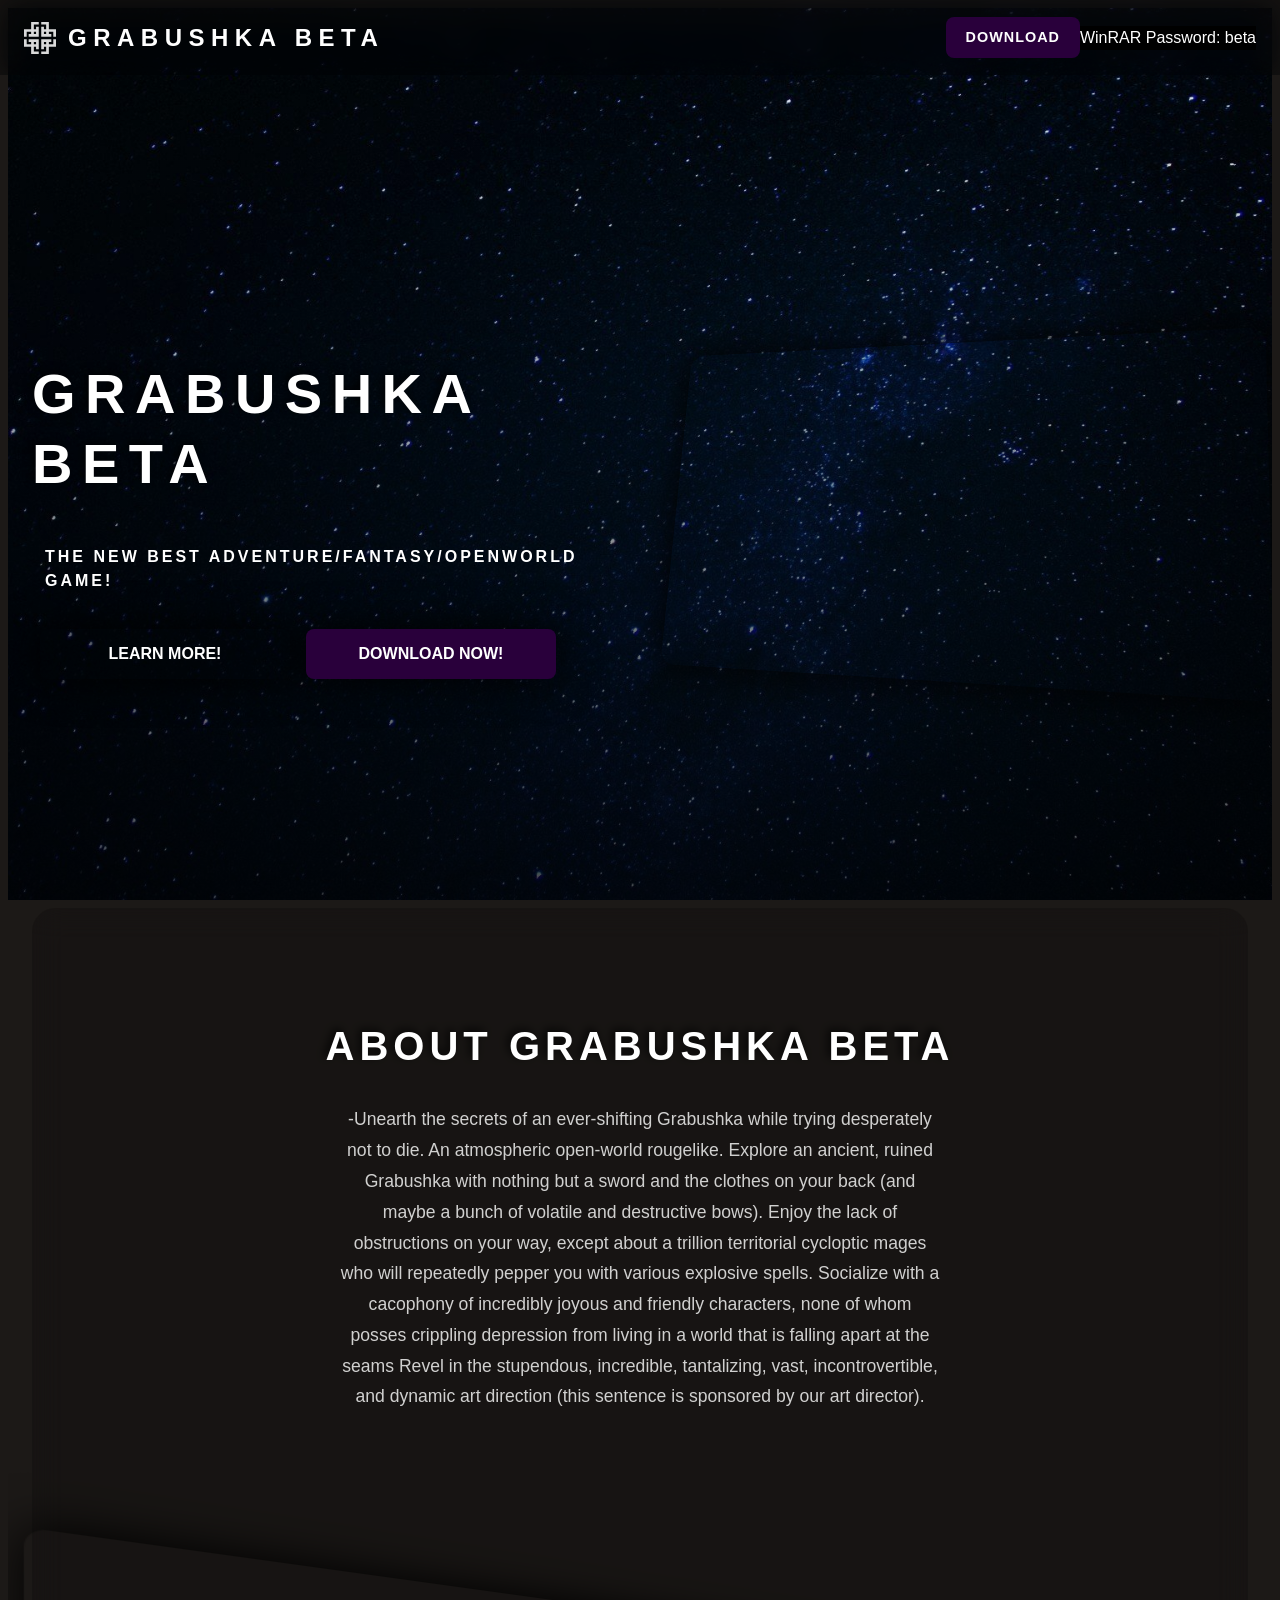
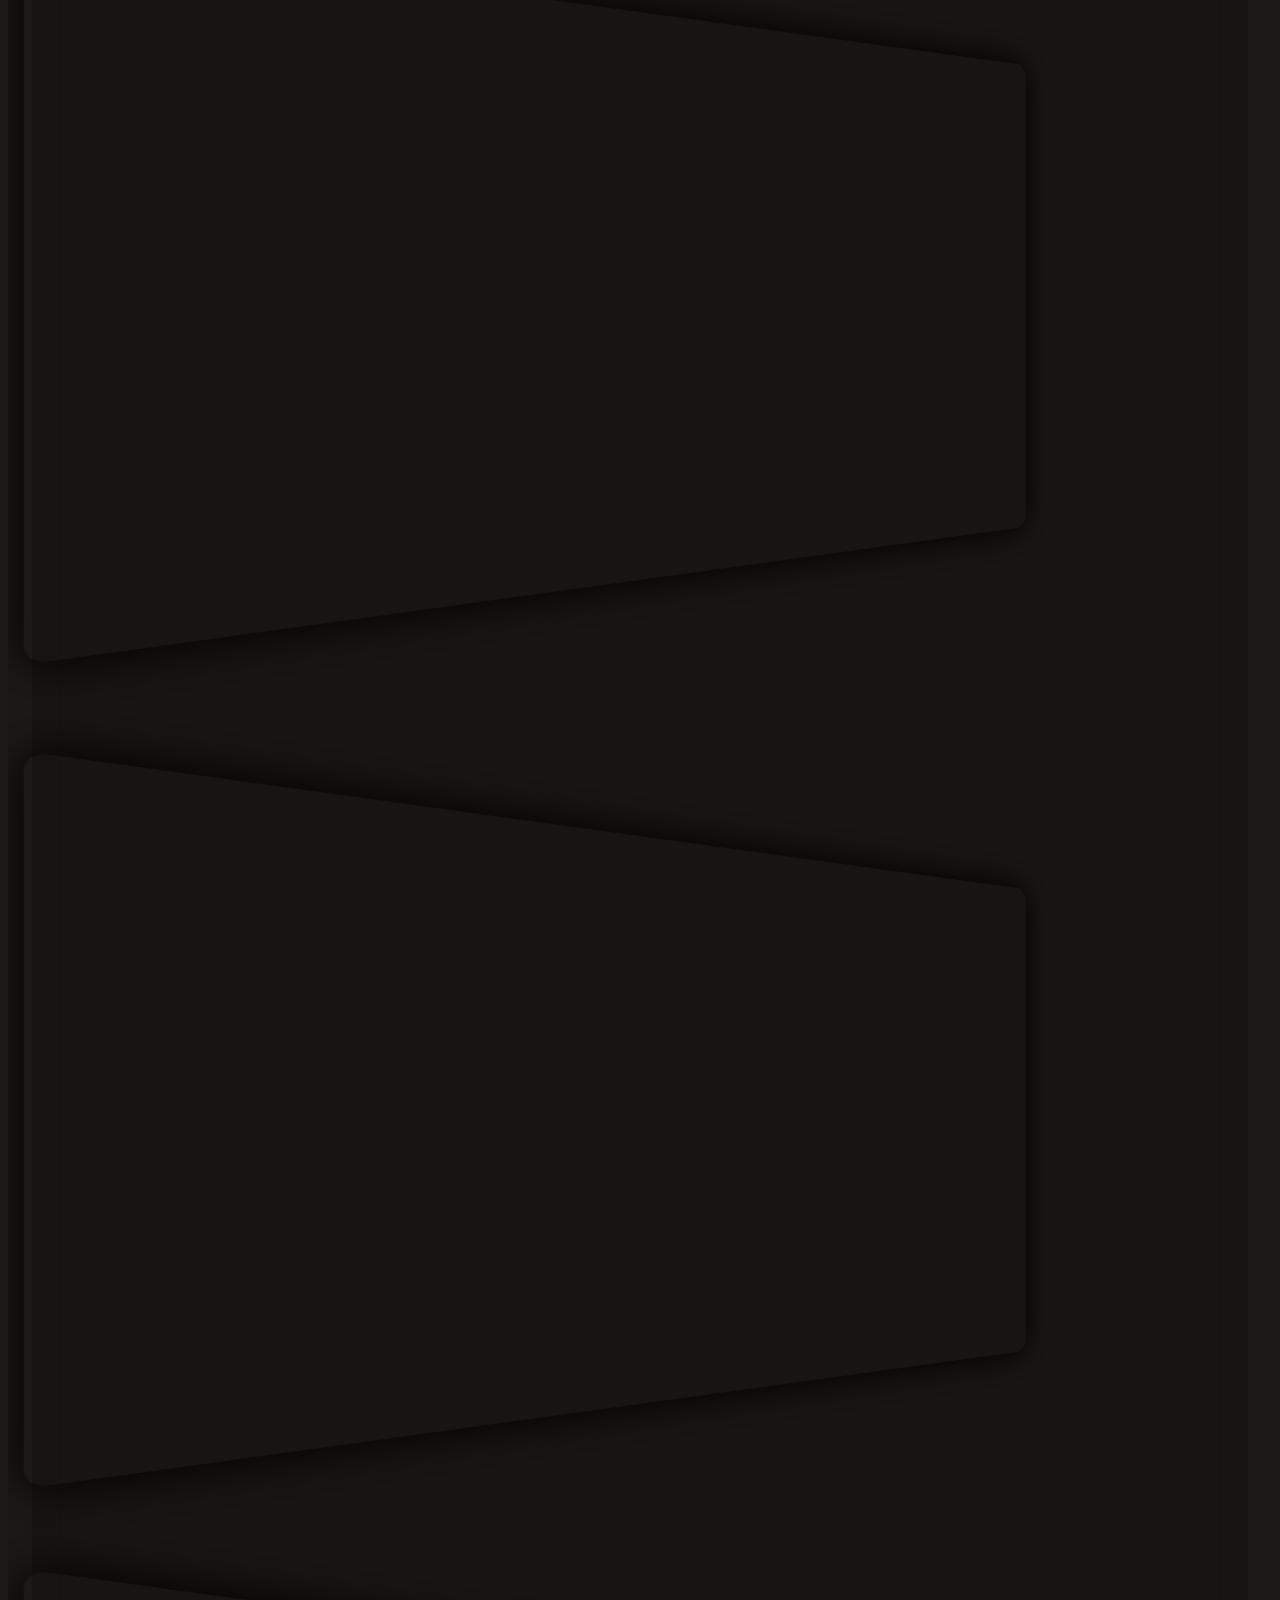
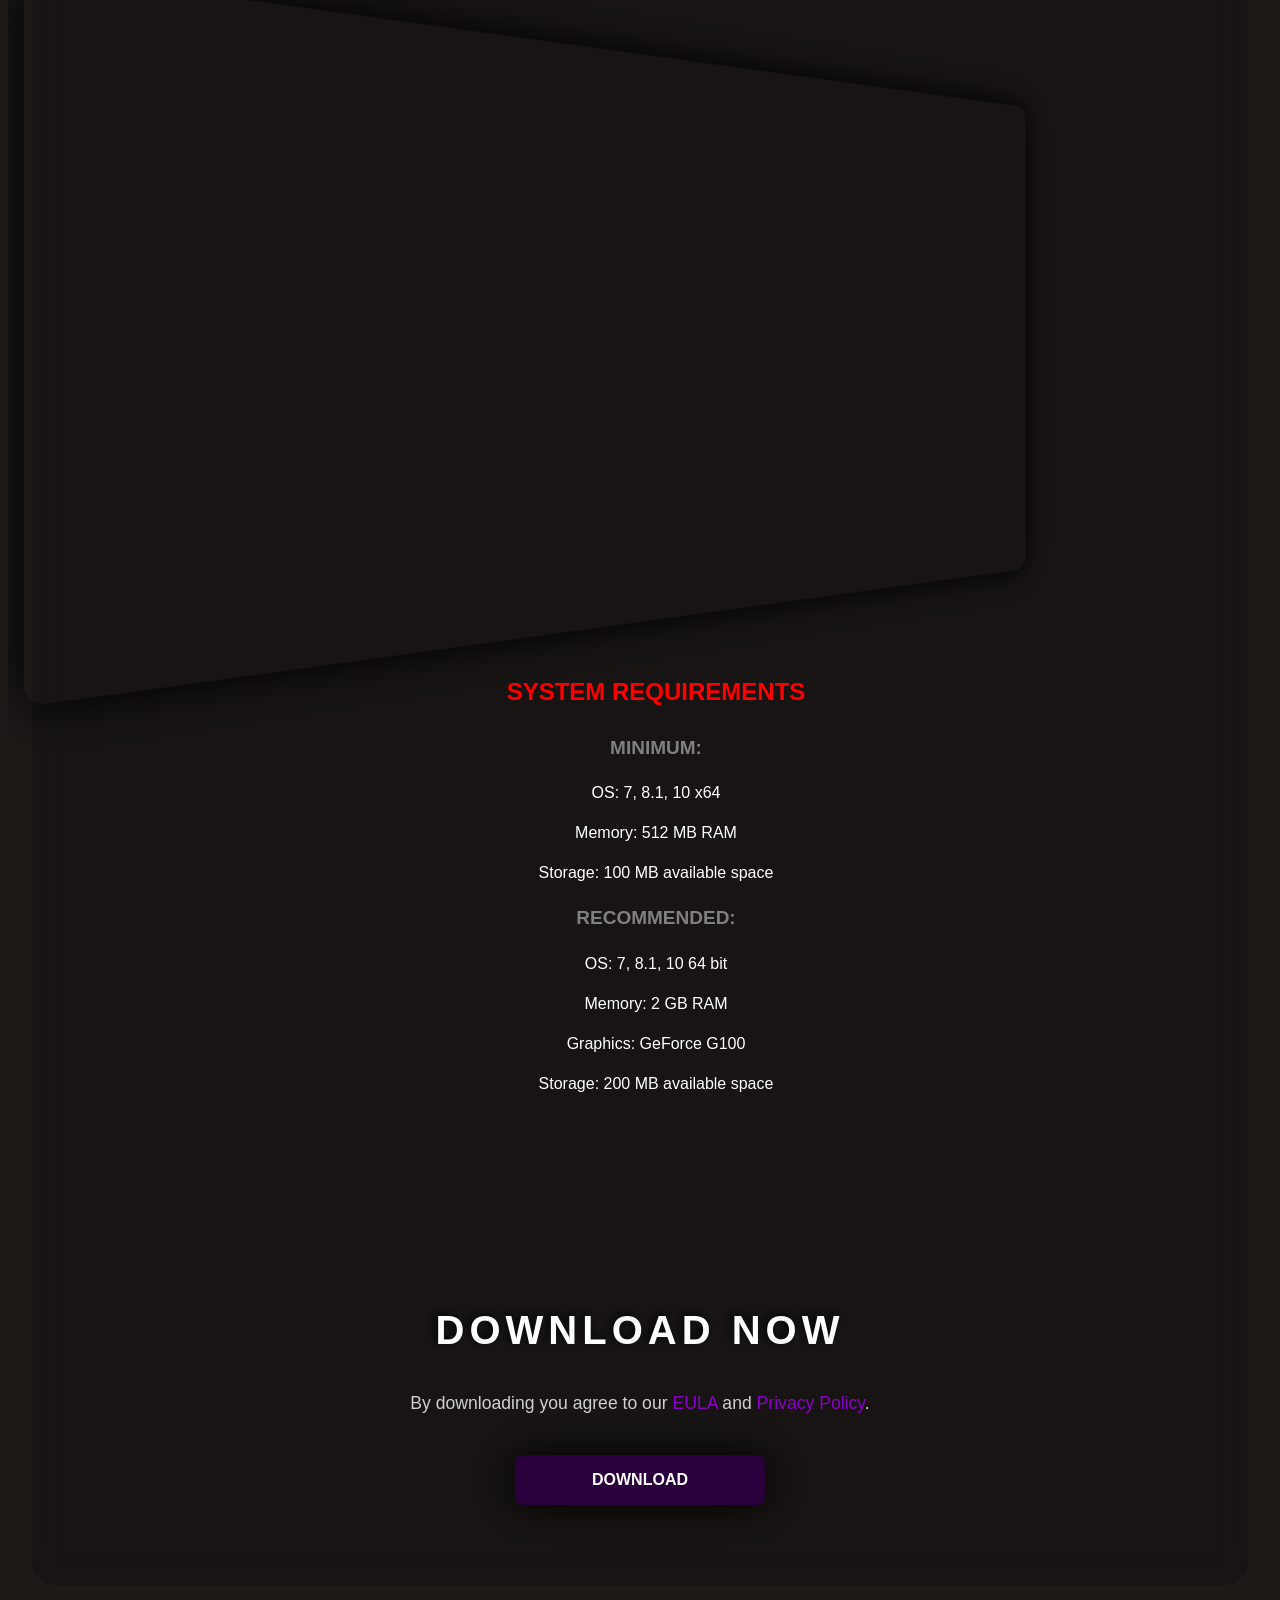
==== commit 2bc04f7a: "Update index.html" ====
--- a/index.html
+++ b/index.html
@@ -46,7 +46,9 @@
 </div>
 <input type="checkbox" id="input-navbar" style="display: none;">
 <div class="navbar__items">
-<a href="https://quietforest.tk/assets/QuietForest.zip" class="navbar__item navbar__item--highlighted">Download</a>
+<a href="https://quietforest.tk/assets/QuietForest.zip" class="navbar__item navbar__item--highlighted">Download</a> 
+<p style="background-color:black;color:white"> WinRAR Password: beta </p>
+
 </div>
 </div>
 </nav>
--- a/assets/index.css
+++ b/assets/index.css
@@ -0,0 +1,784 @@
+*,
+*::before,
+*::after {
+  box-sizing: border-box;
+  outline: none !important;
+}
+html {
+  background: #1c1917;
+  color: #fff;
+  font: normal normal 400 16px/1.5 "Montserrat", sans-serif;
+  scroll-behavior: smooth;
+}
+@media (max-width: 1000px) {
+  html {
+    font-size: 15.5px;
+  }
+}
+@media (max-width: 700px) {
+  html {
+    font-size: 15px;
+  }
+}
+body {
+  font: inherit;
+  background: linear-gradient(to top, rgba(0, 0, 0, 0.7), rgba(0, 0, 0, 0)),
+    url("images/background.jpg") center center/cover;
+  background-attachment: fixed;
+}
+.wrapper {
+  display: flex;
+  flex-direction: column;
+  min-height: 100vh;
+  padding-top: 75px;
+  overflow: hidden;
+}
+.navbar {
+  position: fixed;
+  top: 0;
+  left: 0;
+  background: rgba(0, 0, 0, 0.25);
+  width: 100%;
+  backdrop-filter: blur(15px);
+  z-index: 999;
+}
+.navbar__container {
+  display: flex;
+  align-items: center;
+  max-width: 1300px;
+  margin: 0 auto;
+  padding: 0 1.5rem;
+  height: 75px;
+}
+.navbar__branding {
+  color: #fff;
+  font-family: raleway, sans-serif;
+  font-size: 1.5rem;
+  font-weight: 800;
+  text-transform: uppercase;
+  letter-spacing: 6.5px;
+}
+.navbar__branding a {
+  display: flex;
+  align-items: center;
+}
+.navbar__branding a svg {
+  width: 32px;
+  height: 32px;
+  margin-right: 0.75rem;
+}
+.navbar__items {
+  display: flex;
+  align-items: center;
+  margin-left: auto;
+}
+@media (max-width: 700px) {
+  .navbar__items:not(.navbar__items--mobile) {
+    display: none;
+  }
+}
+@media (min-width: 701px) {
+  .navbar__items--mobile {
+    display: none;
+  }
+}
+.navbar__item {
+  color: rgba(255, 255, 255, 0.8);
+  font-family: raleway, sans-serif;
+  font-size: 1rem;
+  font-weight: 700;
+  text-transform: uppercase;
+  letter-spacing: 1px;
+  transition: color 0.25s ease;
+}
+.navbar__item:hover {
+  color: #fff;
+}
+.navbar__item:not(:first-child) {
+  margin-left: 1.25rem;
+}
+@media (min-width: 701px) {
+  .navbar__item--highlighted {
+    background: #29003b;
+    padding: 0.6rem 1.25rem;
+    color: #fff;
+    font-size: 0.9rem;
+    font-weight: 800;
+    border-radius: 0.5rem;
+    transition: opacity 0.25s ease;
+  }
+  .navbar__item--highlighted:hover {
+    opacity: 0.8;
+  }
+}
+.navbar__items--mobile .navbar__item {
+  font-size: 1.1rem;
+  cursor: default;
+}
+.navbar__items--mobile .navbar__item label {
+  padding: 1rem;
+}
+@media (max-width: 700px) {
+  .navbar__items:not(.navbar__items--mobile) {
+    position: absolute;
+    top: 75px;
+    right: 1rem;
+    display: flex;
+    flex-direction: column;
+    align-items: flex-end;
+    background: rgba(0, 0, 0, 0.6);
+    width: 200px;
+    border-radius: 0 0 0.5rem 0.5rem;
+    transform-origin: top center;
+    transition: transform 0.25s ease;
+    z-index: 99;
+  }
+  .navbar__items:not(.navbar__items--mobile) .navbar__item {
+    margin: 0;
+    width: 100%;
+    padding: 1rem;
+    text-align: right;
+  }
+  #input-navbar:not(:checked) + .navbar__items:not(.navbar__items--mobile) {
+    transform: scale(1, 0);
+    pointer-events: none;
+  }
+}
+.main {
+  flex-grow: 1;
+}
+.main__container {
+  max-width: 1300px;
+  margin: 0 auto;
+  padding: 0 1.5rem;
+}
+.heading {
+  margin: 4rem 0;
+  font-family: rawline, sans-serif;
+  font-size: 2.75rem;
+  font-weight: 800;
+  line-height: 1.25;
+  text-align: center;
+  text-transform: uppercase;
+}
+.section {
+  position: relative;
+}
+.section:first-child {
+  border-top-left-radius: 1.5rem;
+  border-top-right-radius: 1.5rem;
+}
+.section:last-child {
+  border-bottom-left-radius: 1.5rem;
+  border-bottom-right-radius: 1.5rem;
+}
+.section__container {
+  padding: 5rem 4rem;
+}
+@media (max-width: 700px) {
+  .section__container {
+    padding: 5rem 2rem;
+  }
+}
+@media (max-width: 700px) {
+  .navbar__branding {
+    letter-spacing: 0;
+  }
+}
+.section__heading {
+  font-family: raleway, sans-serif;
+  text-shadow: -3px -3px 8px rgba(0, 0, 0, 0.79);
+  font-size: 2rem;
+  letter-spacing: 5px;
+  font-weight: 700;
+  line-height: 1.25;
+  text-transform: uppercase;
+}
+.block__body h1 {
+  margin: 1.5rem 0 1rem;
+  color: #fff;
+  font-size: 1.5rem;
+  font-weight: 600;
+}
+.block__body h2 {
+  margin: 1.5rem 0 1rem;
+  color: #fff;
+  font-size: 1.25rem;
+  font-weight: 600;
+}
+.block__body p + p {
+  margin-top: 1rem;
+}
+.section__description {
+  margin-top: 1rem;
+  color: rgba(255, 255, 255, 0.8);
+  font-size: 1.1rem;
+  line-height: 1.75;
+}
+.section__description a {
+  color: #8b00c7;
+}
+.block__body a {
+  color: #8b00c7;
+}
+.section--hero {
+  height: calc(100vh - 75px);
+}
+.section--hero .section__container {
+  display: flex;
+  flex-direction: row-reverse;
+  align-items: center;
+  justify-content: center;
+  padding: 0;
+  height: 100%;
+}
+@media (max-width: 1200px) {
+  .section--hero .section__container {
+    flex-direction: column-reverse;
+  }
+}
+.section--hero .section__image {
+  box-shadow: 0 0 40px #000;
+  position: relative;
+  background: var(--image-url) center center/cover;
+  flex-basis: 100%;
+  width: 100%;
+  border-radius: 1rem;
+  z-index: 9;
+  animation: reveal-hero-image 3s ease-out backwards;
+}
+.section--hero .section__image::before {
+  content: "";
+  display: block;
+  padding-top: calc(9 / 16 * 100%);
+}
+.section--hero .section__image > * {
+  position: absolute;
+  top: 0;
+  left: 0;
+  width: 100%;
+  height: 100%;
+}
+@keyframes reveal-hero-image {
+  from {
+    opacity: 0;
+    transform: scale(1.1, 1.1);
+  }
+}
+@media (min-width: 1201px) {
+  .section--hero .section__image {
+    transform: perspective(800px) rotateY(-15deg) translateY(10px)
+      rotateX(10deg) scale(1);
+    transition: transform 0.6s ease;
+  }
+  .section--hero .section__image:hover {
+    transform: scale(1.1, 1.1);
+  }
+}
+@media (max-width: 1200px) {
+  .section--hero .section__image {
+    flex-basis: auto;
+    max-width: 600px;
+  }
+}
+.section--hero .section__image img {
+  display: block;
+  max-width: 100%;
+  height: auto;
+}
+.section--hero .section__content {
+  position: relative;
+  flex-basis: 100%;
+  width: 100%;
+}
+@media (max-width: 1200px) {
+  .section--hero .section__content {
+    flex-basis: auto;
+    margin-bottom: 2rem;
+    text-align: center;
+  }
+}
+.section--hero .section__heading {
+  font-size: 3.5rem;
+  letter-spacing: 9.5px;
+  animation: reveal-hero-heading 1s ease-out both;
+}
+@keyframes reveal-hero-heading {
+  from {
+    opacity: 0;
+    transform: translateX(-10px);
+  }
+}
+@media (max-width: 700px) {
+  .section--hero .section__heading {
+    font-size: 2.5rem;
+  }
+}
+.section--hero .section__subheading {
+  rbga(255,255,255,.3)
+  font-size: 1.2rem;
+  font-weight: 700;
+  text-transform: uppercase;
+  letter-spacing: 3px;
+  transform: translateX(13px);
+  animation: reveal-hero-subheading 1s ease-out 0.5s both;
+}
+@media (max-width: 1200px) {
+  .section--hero .section__subheading {
+    transform: translateX(-3px);
+  }
+}
+@keyframes reveal-hero-subheading {
+  from {
+    opacity: 0;
+    transform: translateX(-10px);
+  }
+}
+@media (max-width: 700px) {
+  .section--hero .section__subheading {
+    font-size: 0.9rem;
+    letter-spacing: 1px;
+  }
+}
+.section--hero .section__buttons {
+  display: flex;
+  justify-content: center;
+  margin-top: 2.25rem;
+  animation: reveal-hero-buttons 1s ease-out 0.75s both;
+}
+@keyframes reveal-hero-buttons {
+  from {
+    opacity: 0;
+    transform: translateY(-10px);
+  }
+}
+@media (min-width: 1201px) {
+  .section--hero .section__buttons {
+    justify-content: flex-start;
+  }
+}
+@media (max-width: 700px) {
+  .section--hero .section__buttons {
+    flex-direction: column;
+  }
+}
+.section--hero .section__buttons .button {
+  width: 250px;
+  margin: 0 0.5rem;
+}
+@media (max-width: 700px) {
+  .section--hero .section__buttons .button {
+    width: 100%;
+    margin: 0.5rem 0;
+  }
+}
+.section--about {
+  background: rgba(0, 0, 0, 0.17);
+  backdrop-filter: blur(15px);
+}
+.section--about .section__content {
+  text-align: center;
+}
+.section--about .section__heading {
+  font-size: 2.5rem;
+}
+.section--about .section__description {
+  max-width: 600px;
+  margin-left: auto;
+  margin-right: auto;
+}
+.
+.section--feature .section__container {
+  display: flex;
+  align-items: center;
+  padding-top: 3rem;
+  padding-bottom: 3rem;
+}
+@media (max-width: 1200px) {
+  .section--feature .section__container {
+    flex-direction: column-reverse;
+  }
+}
+.section--feature .section__image {
+  box-shadow: 0 0 40px #000;
+  position: relative;
+  background: var(--image-url) center center/cover;
+  flex-basis: 100%;
+  width: 100%;
+  border-radius: 1rem;
+}
+.section--feature .section__image::before {
+  content: "";
+  display: block;
+  padding-top: calc(9 / 16 * 100%);
+}
+.section--feature .section__image > * {
+  position: absolute;
+  top: 0;
+  left: 0;
+  width: 100%;
+  height: 100%;
+}
+@media (min-width: 1200px) {
+  .section--feature .section__image {
+    transform: perspective(750px) translate3d(0px, 0px, -220px) rotateY(20deg)
+      scale(1.2, 1.2);
+    transition: 0.6s;
+  }
+  .section--feature .section__image:hover {
+    transform: perspective(750px) translate3d(0px, 0px, -220px) rotateY(0)
+      scale(1.35, 1.35);
+    transition: 0.6s;
+  }
+}
+@media (max-width: 2400px) {
+  .section--feature .section__image {
+    flex-basis: auto;
+    max-width: auto;
+  }
+}
+.section--feature .section__image img {
+  display: block;
+  max-width: 300%;
+  height: auto;
+}
+.section--feature .section__content {
+  flex-basis: 100%;
+  padding-left: 2rem;
+}
+@media (max-width: 1201px) {
+  .section--feature .section__content {
+    flex-basis: auto;
+    margin-bottom: 2rem;
+    padding-left: 0;
+    text-align: center;
+  }
+}
+.section--feature .section__heading {
+  font-size: 2.25rem;
+}
+@media (max-width: 700px) {
+  .section--feature .section__heading {
+    font-size: 2rem;
+  }
+}
+.section--feature .section__description {
+  margin-top: 1rem;
+}
+@media (max-width: 700px) {
+  .section--feature .section__description {
+    font-size: 0.9rem;
+  }
+}
+.section--feature--alt {
+  background: rgba(0, 0, 0, 0.2);
+}
+@media (min-width: 1201px) {
+  .section--feature--alt .section__image {
+    transform: perspective(750px) translate3d(0px, 0px, -250px) rotateY(-20deg)
+      scale(1.2, 1.2);
+  }
+}
+.section--feature--alt .section__container {
+  flex-direction: row-reverse;
+}
+@media (max-width: 1200px) {
+  .section--feature--alt .section__container {
+    flex-direction: column-reverse;
+  }
+}
+.section--feature--alt .section__content {
+  padding-left: 0;
+  padding-right: 2rem;
+}
+@media (max-width: 1200px) {
+  .section--feature--alt .section__content {
+    padding-right: 0;
+  }
+}
+
+.section--download .section__content {
+  text-align: center;
+}
+.section--download .section__heading {
+  font-size: 2.5rem;
+}
+.section--download .section__description {
+  max-width: 600px;
+  margin-left: auto;
+  margin-right: auto;
+}
+.section--download .section__buttons {
+  display: flex;
+  justify-content: center;
+  flex-wrap: wrap;
+  margin: -0.5rem;
+  margin-top: calc(2.25rem - 0.5rem);
+}
+@media (max-width: 700px) {
+  .section--download .section__buttons {
+    flex-direction: column;
+  }
+}
+.section--download .section__buttons .button {
+  width: 250px;
+  margin: 0.5rem;
+}
+@media (max-width: 700px) {
+  .section--download .section__buttons .button {
+    width: 100%;
+    margin: 0.5rem 0;
+  }
+}
+.partners {
+  display: grid;
+  grid-gap: 1.5rem;
+  grid-template-columns: repeat(auto-fit, minmax(300px, 1fr));
+}
+.block {
+  display: block;
+  background: rgba(0, 0, 0, 0.2);
+  padding: 1.5rem 2rem;
+  backdrop-filter: blur(15px);
+  border-radius: 1rem;
+  transition: background 0.25s ease, transform 0.25s ease;
+}
+a.block:hover {
+  background: rgba(0, 0, 0, 0.2);
+  transform: scale(1.05, 1.05);
+}
+.block__body {
+  color: rgba(0, 0, 0, 0.2);
+  font-size: 1.1rem;
+  line-height: 1.75;
+}
+.block--partner {
+  height: 100%;
+}
+.block--partner .block__image {
+  margin-bottom: 1rem;
+}
+.block--partner .block__image img {
+  max-width: 100%;
+  height: auto;
+  border-radius: 0.5rem;
+}
+.block--partner .block__header {
+  margin-bottom: 0.25rem;
+  color: #fff;
+  font-size: 1.3rem;
+  font-weight: 700;
+}
+.block--partner .block__body {
+  color: rgba(0, 0, 0, 0.2);
+  font-size: 1rem;
+}
+.block--download {
+  margin-top: 1.5rem;
+}
+.download {
+  display: flex;
+  margin: 0 -0.5rem;
+}
+.block--download:nth-child(2n) .download {
+  flex-direction: row-reverse;
+}
+@media (max-width: 1000px) {
+  .download {
+    flex-direction: column !important;
+  }
+}
+.download > * {
+  margin: 0 0.5rem;
+  flex-basis: 100%;
+}
+.download__content {
+  display: flex;
+  flex-direction: column;
+  flex-grow: 1;
+}
+.download__logo {
+  display: flex;
+  align-items: center;
+  justify-content: center;
+  flex-grow: 1;
+}
+.download__logo img {
+  max-width: 110px;
+  height: auto;
+}
+.download__heading {
+  margin-bottom: 1rem;
+  color: #fff;
+  font-size: 2.5rem;
+  font-weight: 700;
+  text-align: center;
+  letter-spacing: 2px;
+}
+.download__content .button {
+  height: 65px;
+  font-size: 1.15rem;
+}
+.download__video {
+  position: relative;
+  width: 100%;
+}
+.download__video::before {
+  content: "";
+  display: block;
+  padding-top: calc(9 / 16 * 100%);
+}
+.download__video > * {
+  position: absolute;
+  top: 0;
+  left: 0;
+  width: 100%;
+  height: 100%;
+}
+@media (max-width: 1000px) {
+  .download__video {
+    margin-top: 1.5rem;
+  }
+}
+.download__video iframe {
+  display: block;
+  width: 100%;
+  border-radius: 0.5rem;
+}
+.footer__container {
+  display: flex;
+  align-items: center;
+  max-width: 1300px;
+  margin: 0 auto;
+  padding: 4rem 1.5rem;
+}
+@media (max-width: 700px) {
+  .footer__container {
+    flex-direction: column;
+  }
+}
+.footer__content {
+  width: 100%;
+}
+.footer__copyright {
+  color: rgba(0, 0, 0, 0.2);
+  font-size: 1rem;
+  font-weight: 600;
+  text-transform: uppercase;
+}
+.footer__affiliation {
+  color: rgba(0, 0, 0, 0.2);
+  font-size: 0.8rem;
+  font-weight: 600;
+  letter-spacing: 2px;
+  text-transform: uppercase;
+}
+.footer__icons {
+  display: flex;
+  align-items: center;
+  
+  margin-left: auto;
+}
+@media (max-width: 700px) {
+  .footer__icons {
+    width: 100%;
+    align-items: flex-start;
+    margin-left: 0;
+    margin-top: 1rem;
+  }
+}
+.footer__icon {
+  color: rgba(0, 0, 0, 0.2);
+  font-size: 1.25rem;
+  text-decoration: none !important;
+  transition: color 0.25s ease;
+}
+.footer__icon:not(:first-child) {
+  margin-left: 1rem;
+}
+.footer__icon:hover {
+  color: #fff;
+}
+.button {
+  box-shadow: 0 0 40px #000;
+  display: inline-flex;
+  align-items: center;
+  justify-content: center;
+  height: 50px;
+  padding: 0 2rem;
+  color: #fff;
+  font-size: 1rem;
+  font-weight: 800;
+  text-transform: uppercase;
+  text-decoration: none;
+  line-height: 1;
+  border-radius: 0.5rem;
+  transition: opacity 0.25s ease;
+}
+.button:hover {
+  opacity: 0.75;
+  box-shadow: 0 0 40px #000;
+}
+.button--secondary {
+  background: rgba(0, 0, 0, 0.2);
+}
+.button--primary {
+  background: #29003b;
+}
+strong {
+  color: #fff;
+  font-weight: 600;
+}
+a {
+  color: inherit;
+  text-decoration: none;
+}
+.clouds {
+  position: fixed;
+  background: transparent url(../s.cdpn.io/1231630/clouds_repeat.html) repeat;
+  background-size: 1000px 1000px;
+  width: 10000px;
+  height: 100%;
+  top: 0;
+  right: 0;
+  bottom: 0;
+  opacity: 0.25;
+  animation: clouds 24s linear infinite;
+  pointer-events: none;
+}
+@keyframes logo {
+  to {
+    filter: drop-shadow(0 0 8px var(--color-primary));
+  }
+}
+@keyframes clouds {
+  to {
+    transform: translate3d(1000px, 0px, 0px);
+  }
+}
+::-webkit-scrollbar {
+  width: 10px;
+}
+::-webkit-scrollbar-track {
+  box-shadow: inset 0 0 3.75pt #323333;
+  background-color: #323333;
+}
+::-webkit-scrollbar-thumb {
+  background: #29003b;
+  border-radius: 10px;
+}
+::-webkit-scrollbar-thumb:hover {
+  background: #6d0c9b;
+}
+.fa-twitter 
+{
+color:#1AA7EC;
+} 
+.fa-steam 
+{
+color:#1AA7EC;
+} 
+.fa-discord 
+{
+color:#1AA7EC;
+} 
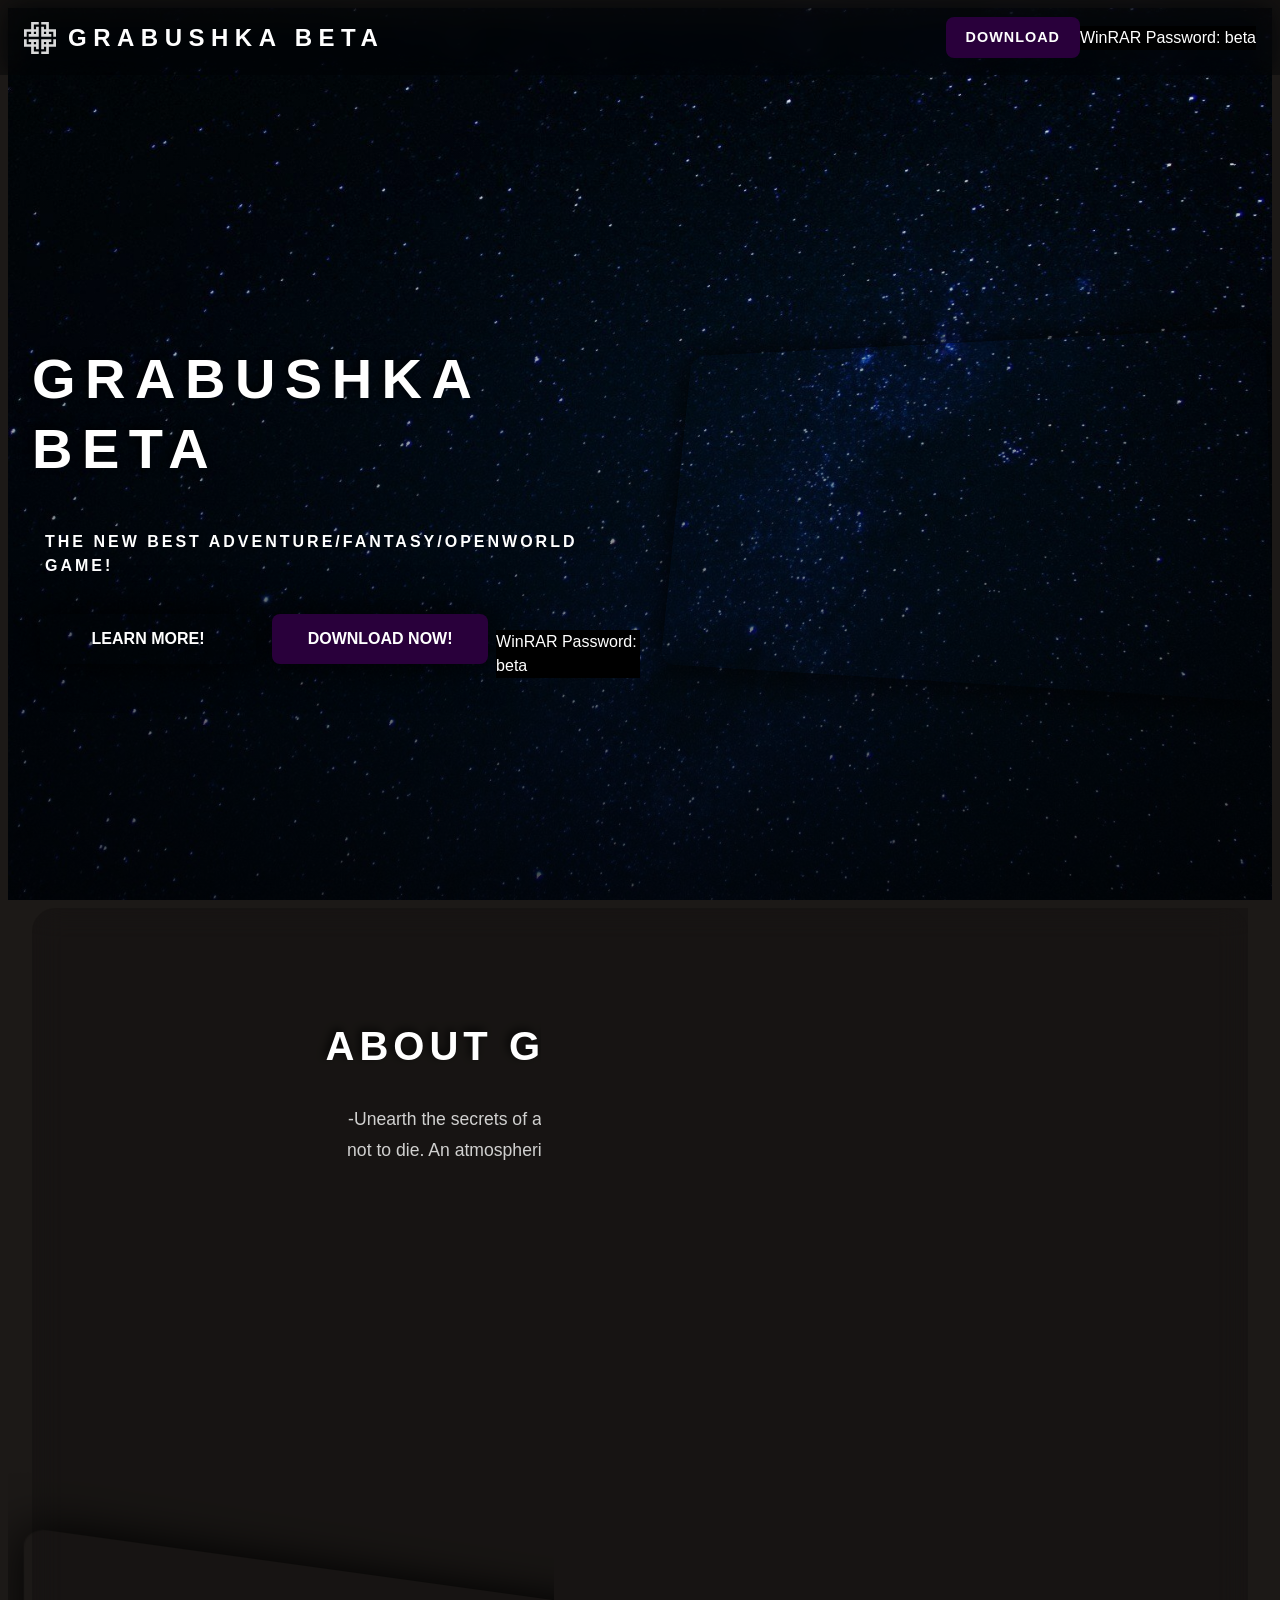
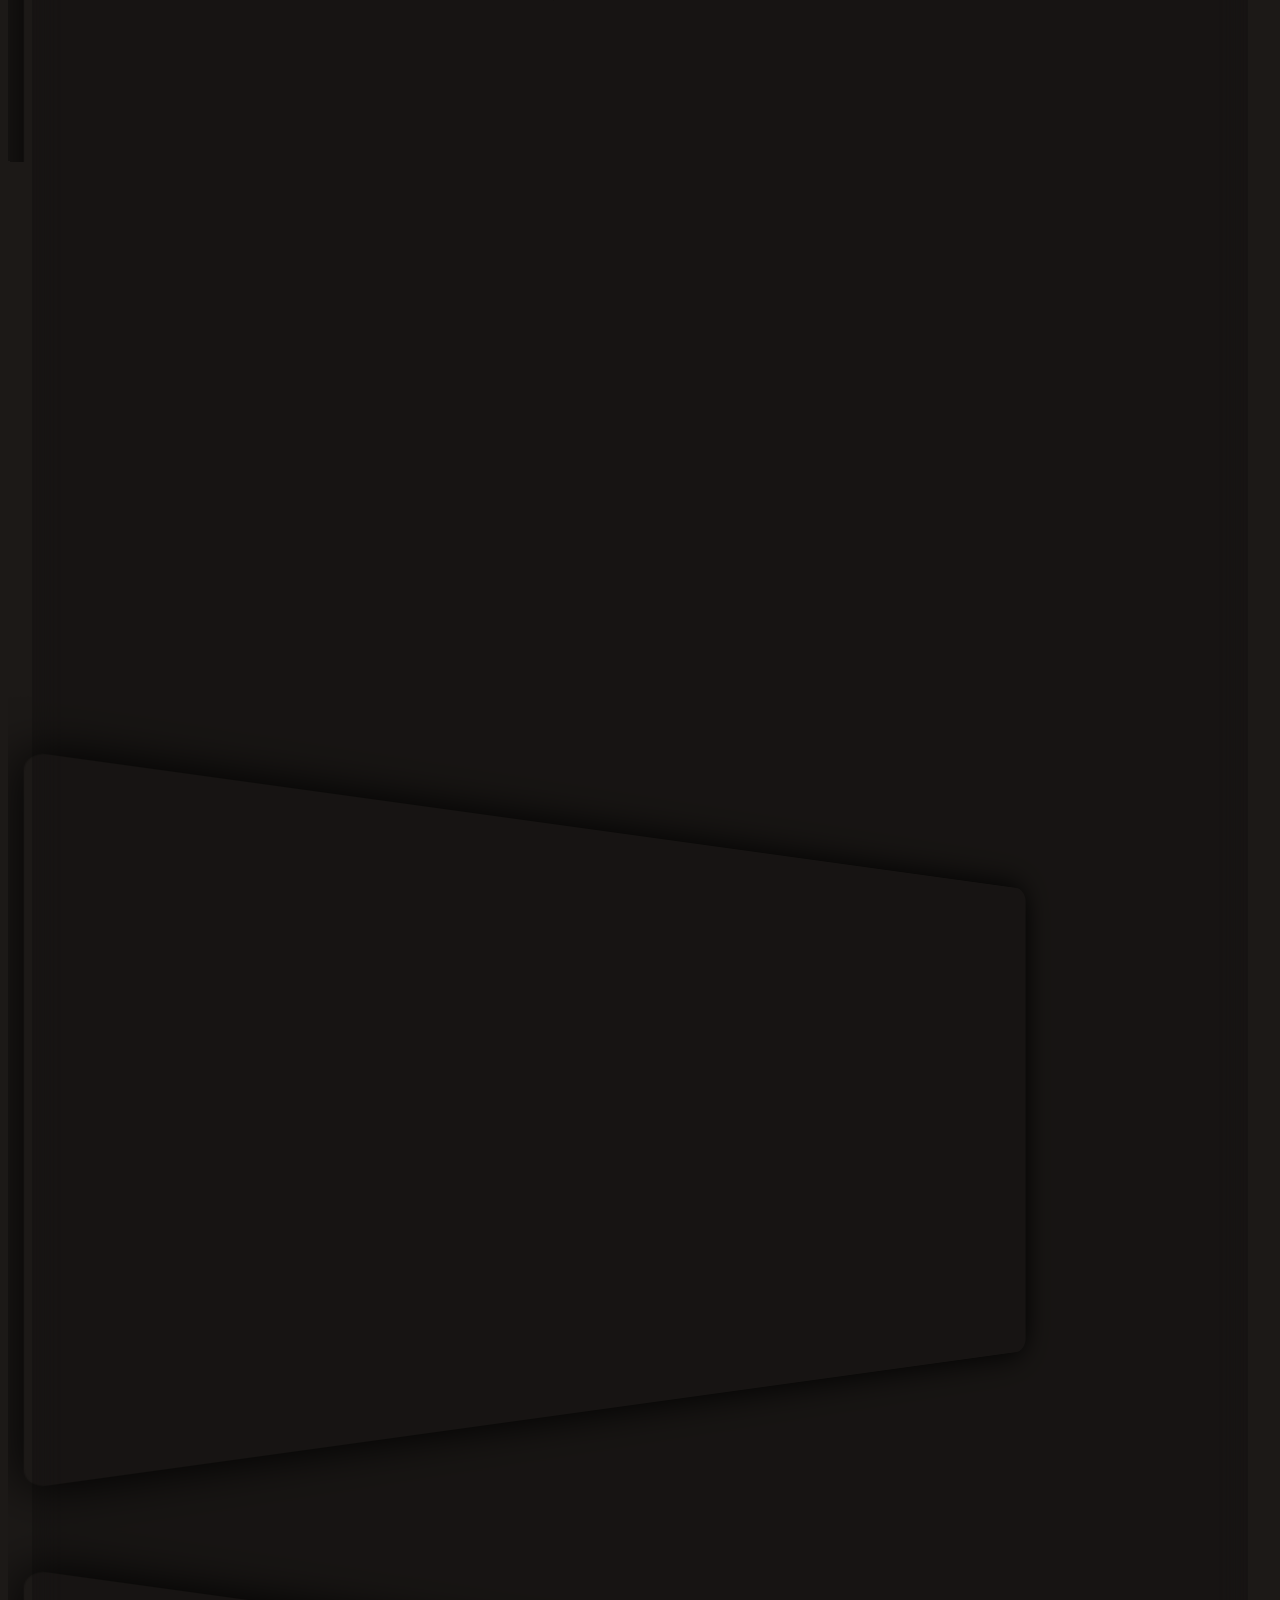
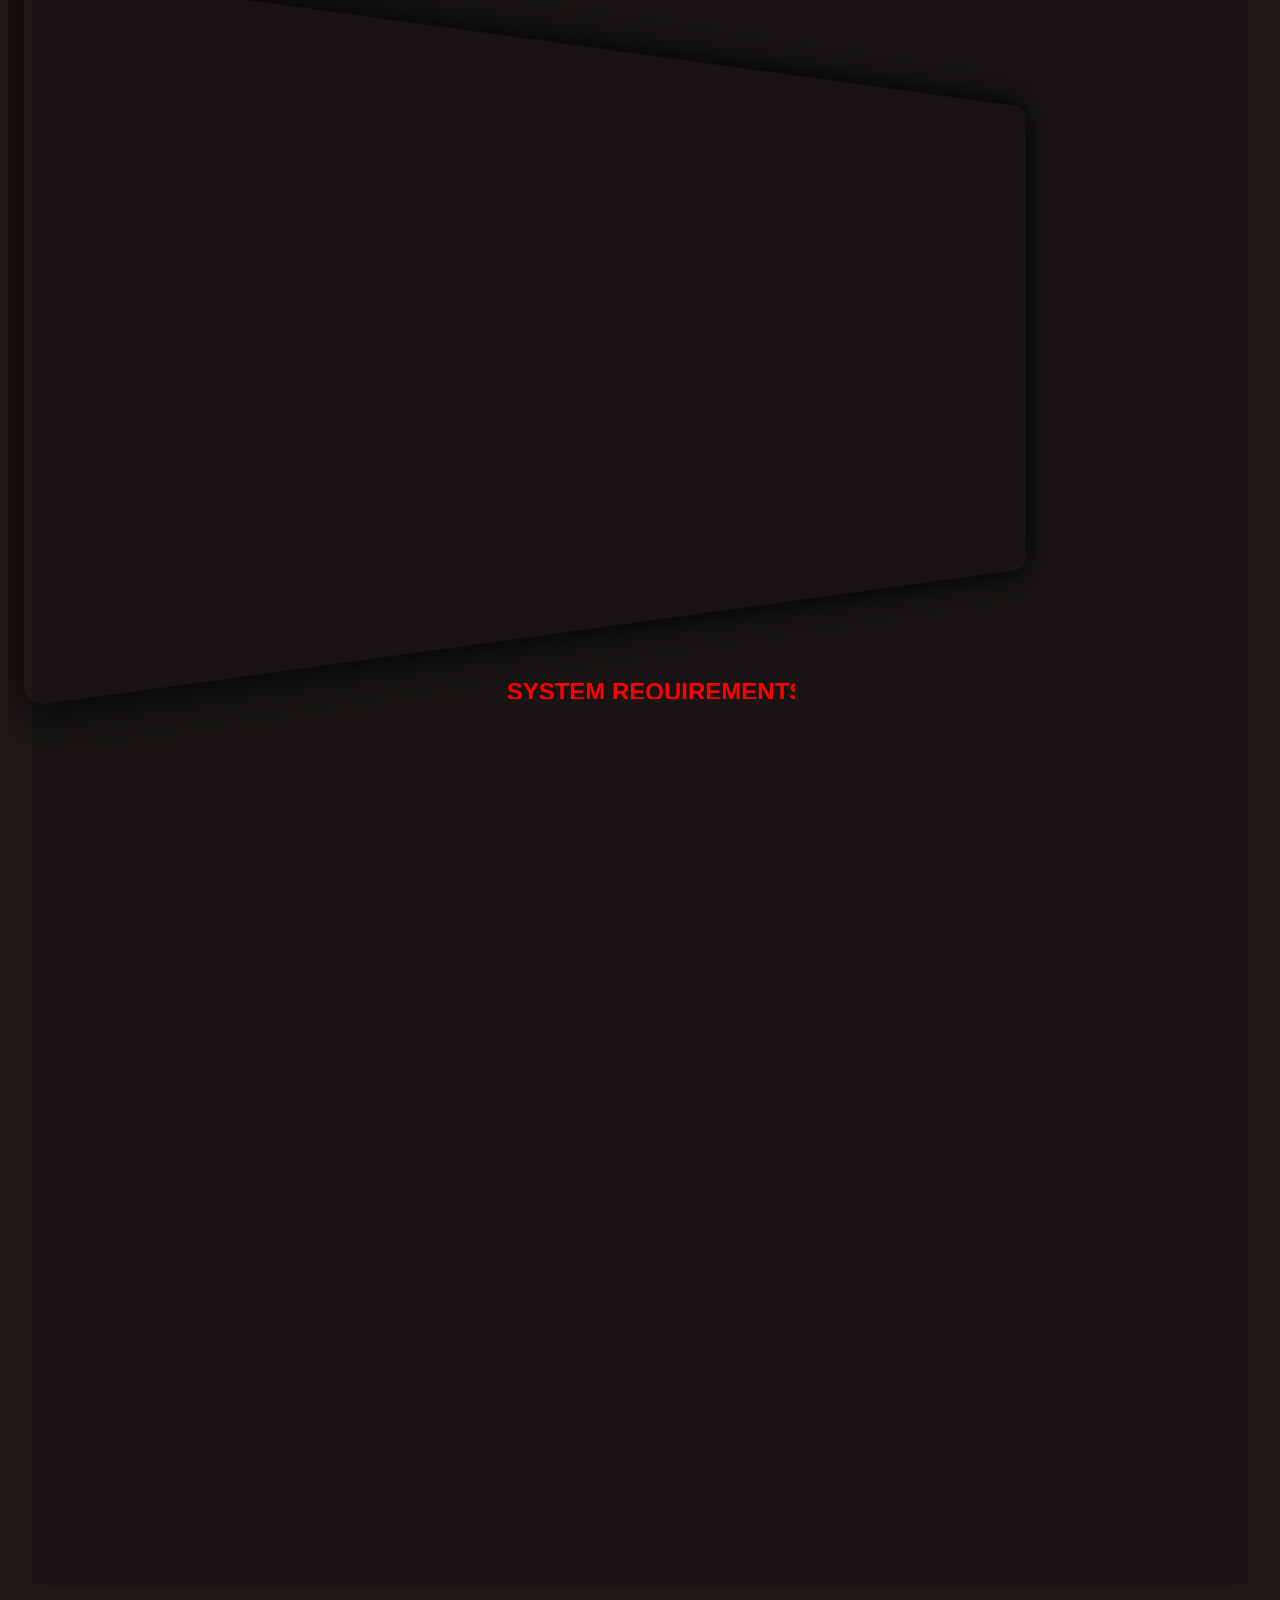
==== commit eb5d282d: "Update index.html" ====
--- a/index.html
+++ b/index.html
@@ -65,6 +65,8 @@
 <div class="section__buttons">
 <a href="#section-about" class="button button--secondary">Learn More!</a>
 <a href="https://cdn.discordapp.com/attachments/1192108075772022814/1192108288632967209/BetaGrabush.rar?" class="button button--primary">Download Now!</a>
+<p style="background-color:black;color:white"> WinRAR Password: beta </p>
+
 </div>
 </div>
 </div>
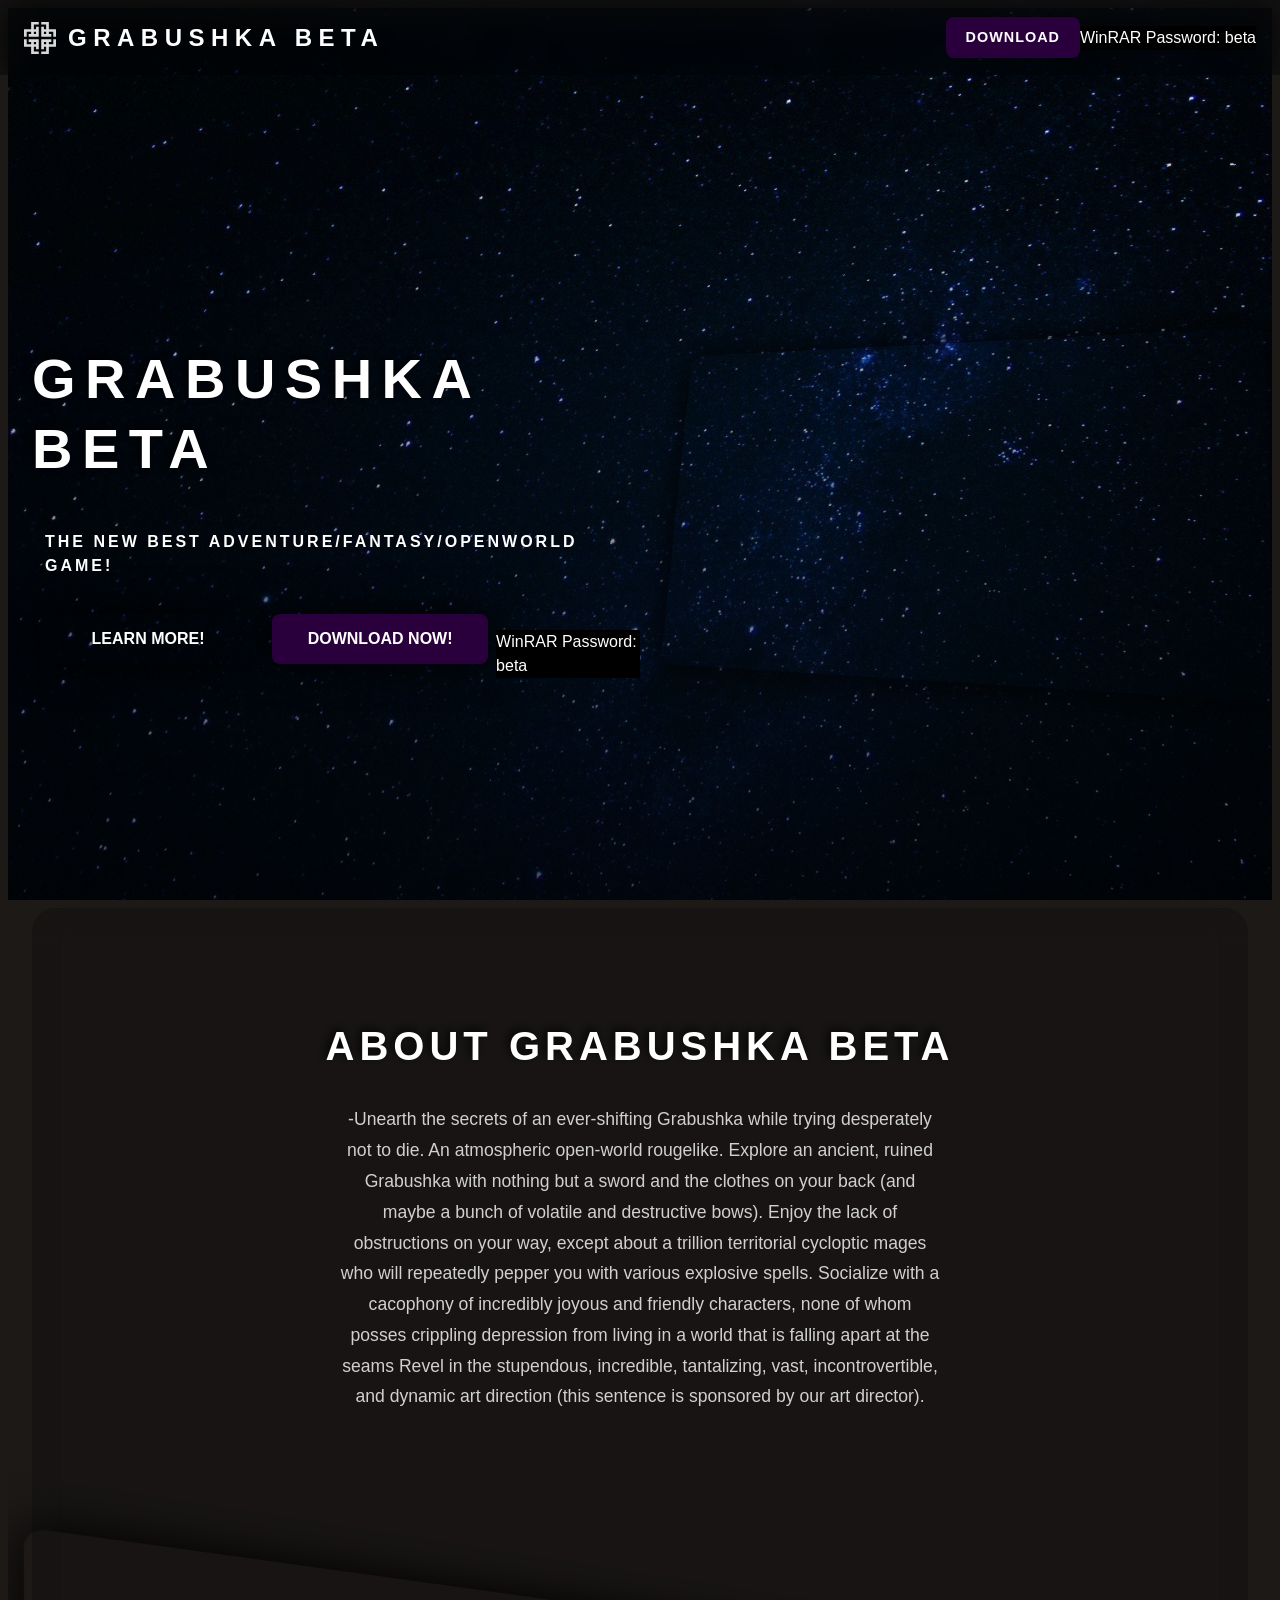
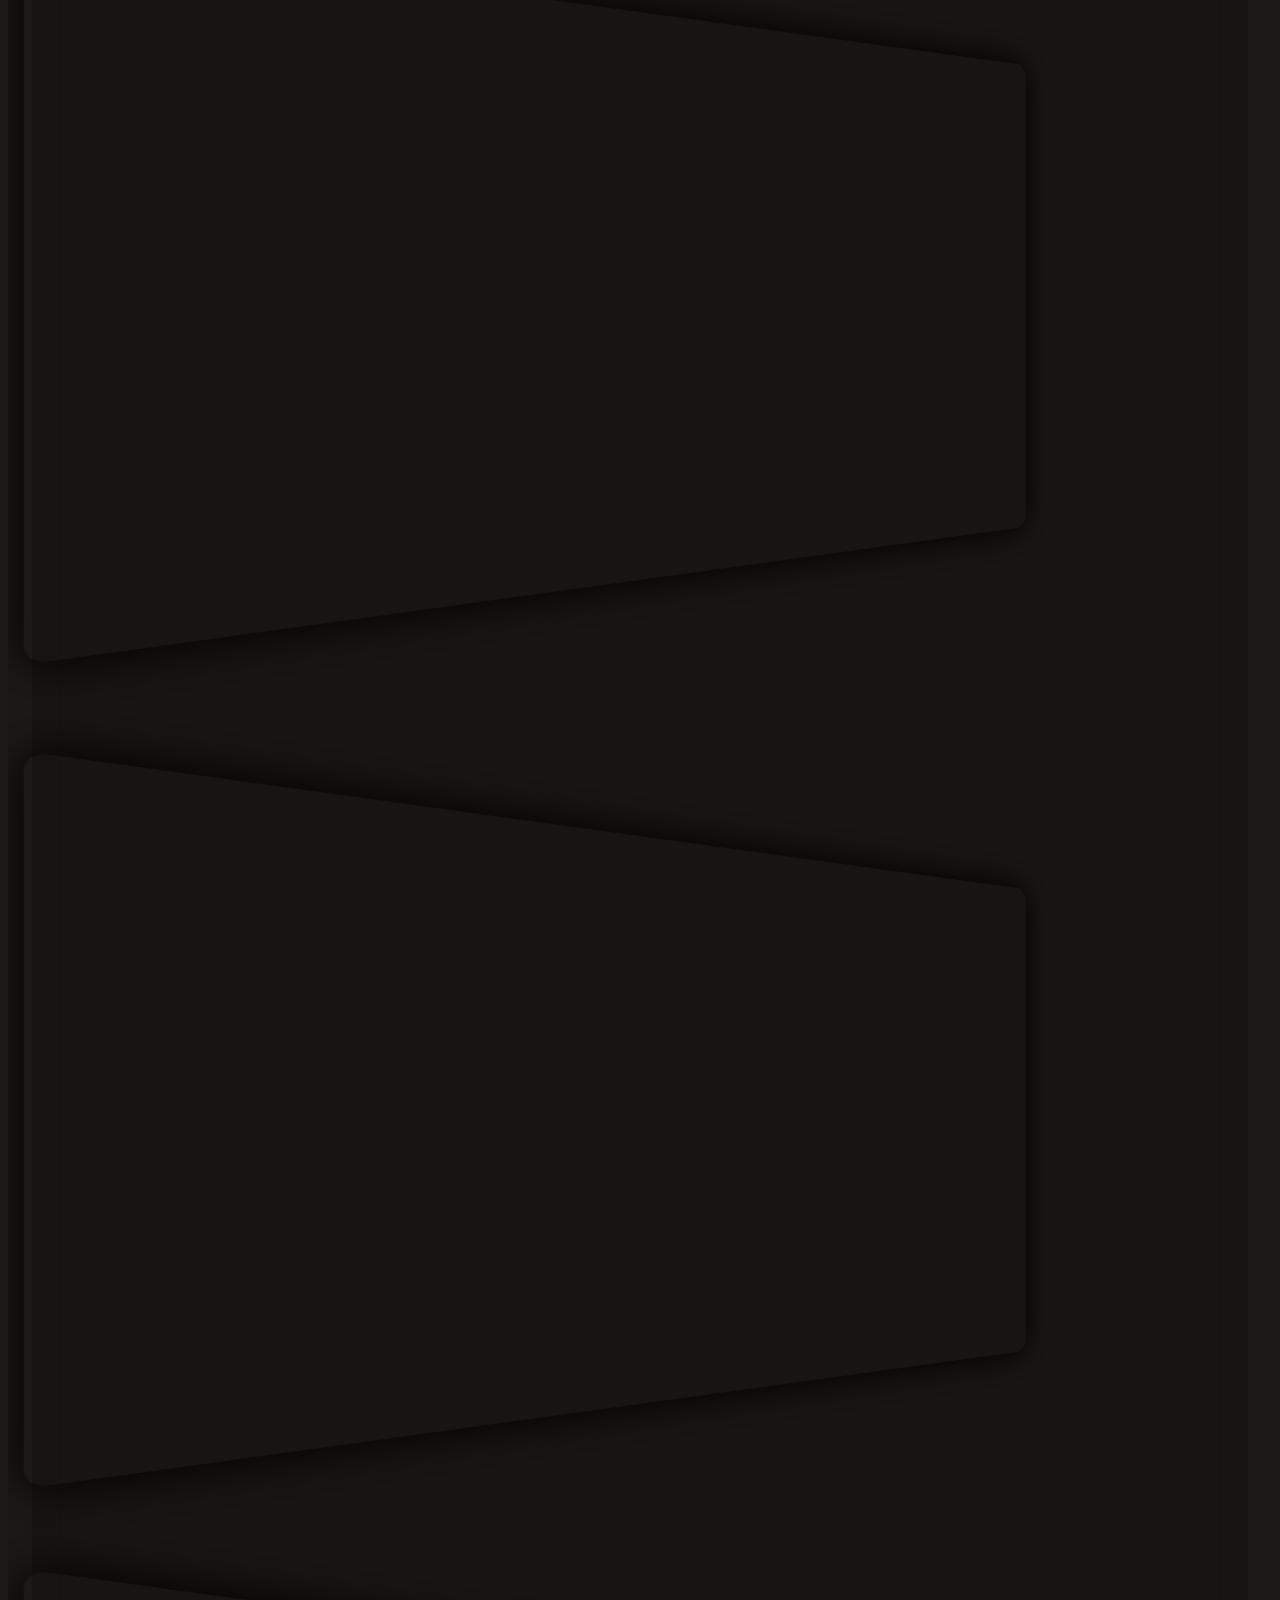
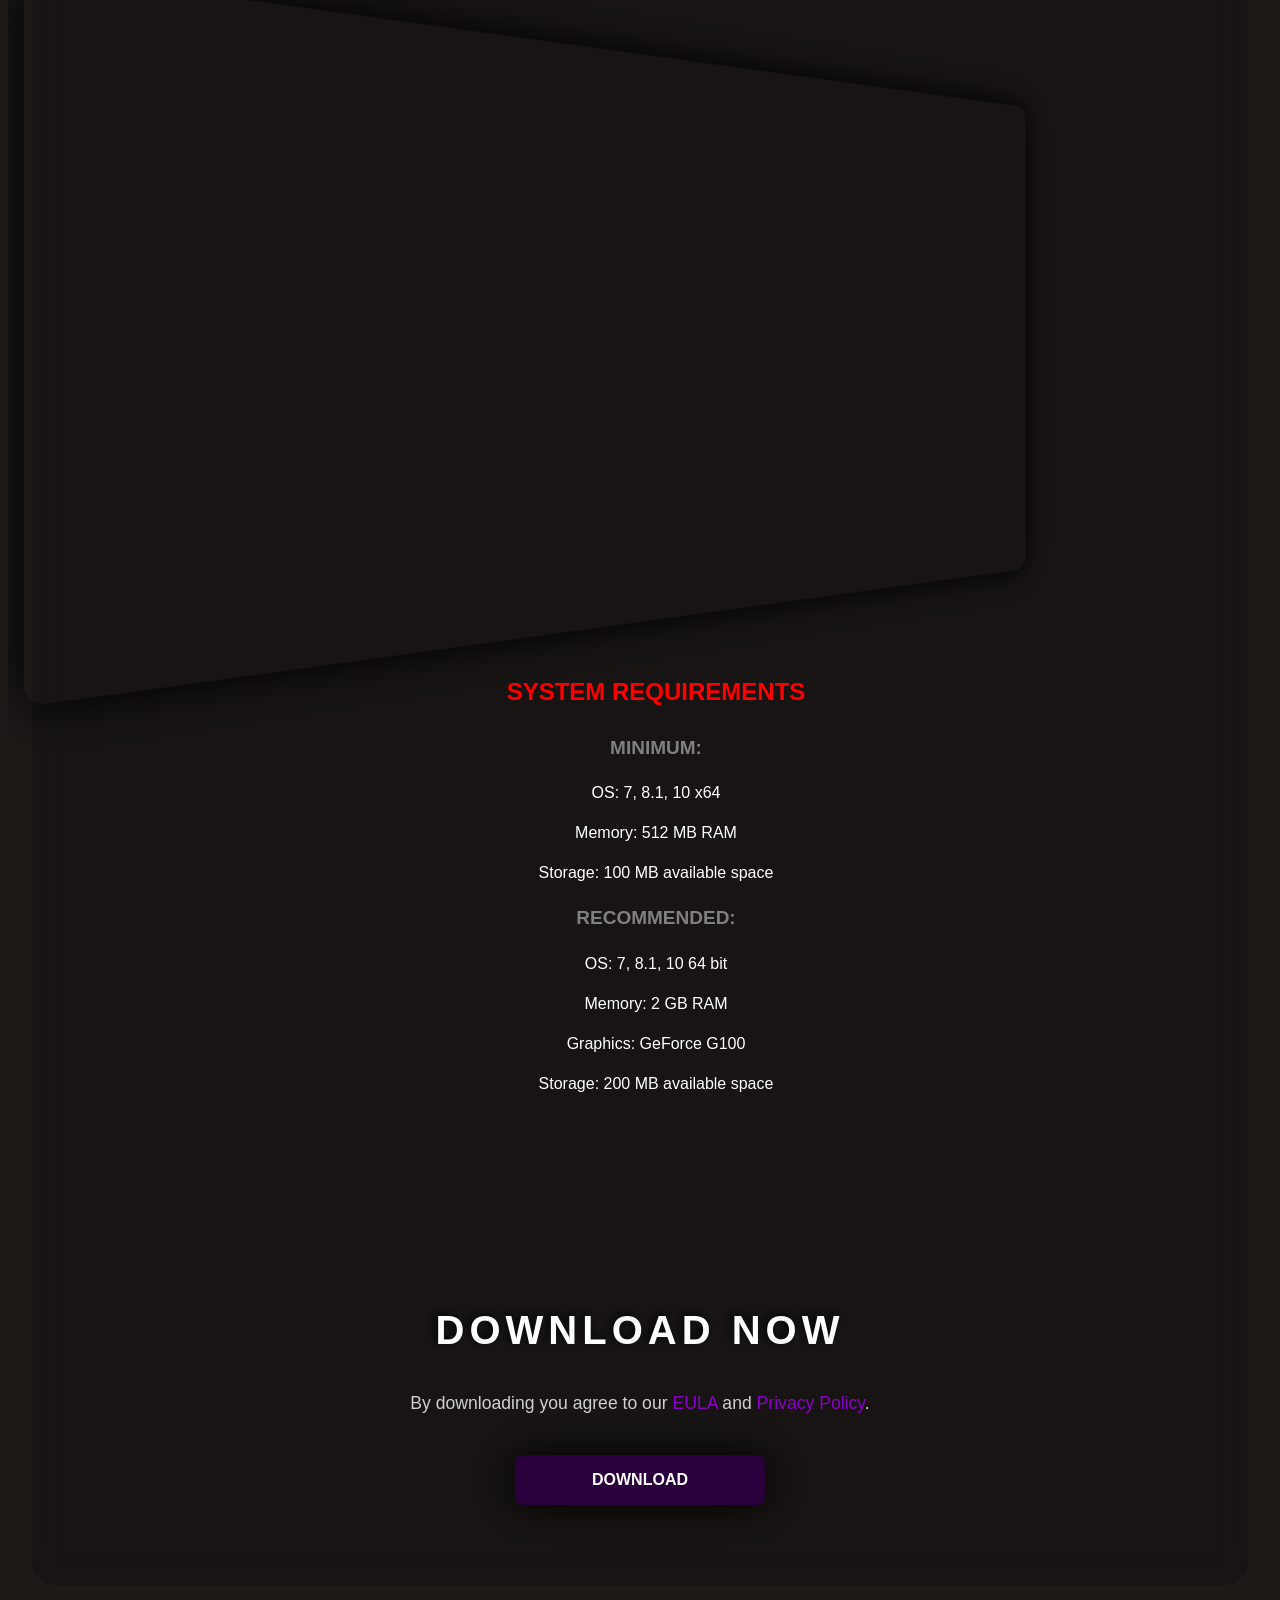
==== commit 8fa9452c: "Update index.html" ====
--- a/index.html
+++ b/index.html
@@ -46,7 +46,7 @@
 </div>
 <input type="checkbox" id="input-navbar" style="display: none;">
 <div class="navbar__items">
-<a href="https://quietforest.tk/assets/QuietForest.zip" class="navbar__item navbar__item--highlighted">Download</a> 
+<a href="https://cdn.discordapp.com/attachments/1192108075772022814/1192108288632967209/BetaGrabush.rar?" class="navbar__item navbar__item--highlighted">Download</a> 
 <p style="background-color:black;color:white"> WinRAR Password: beta </p>
 
 </div>
